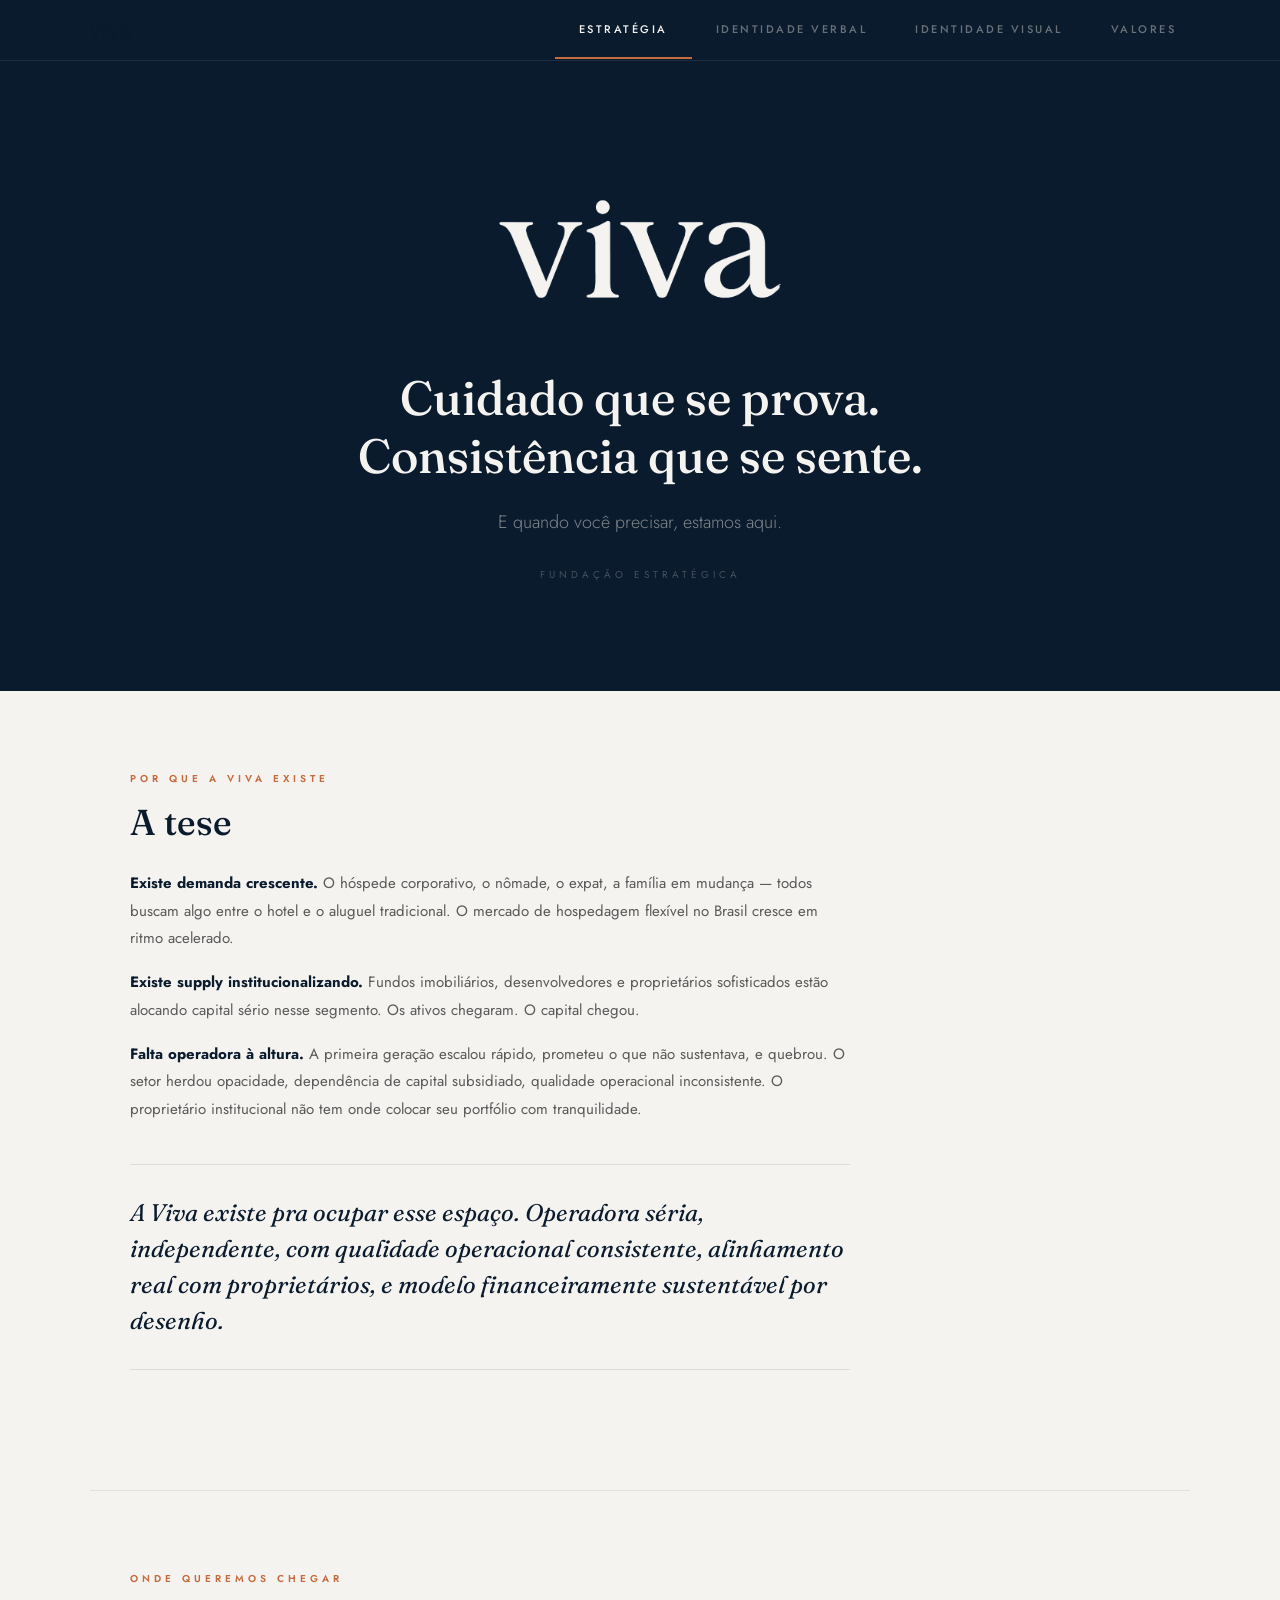
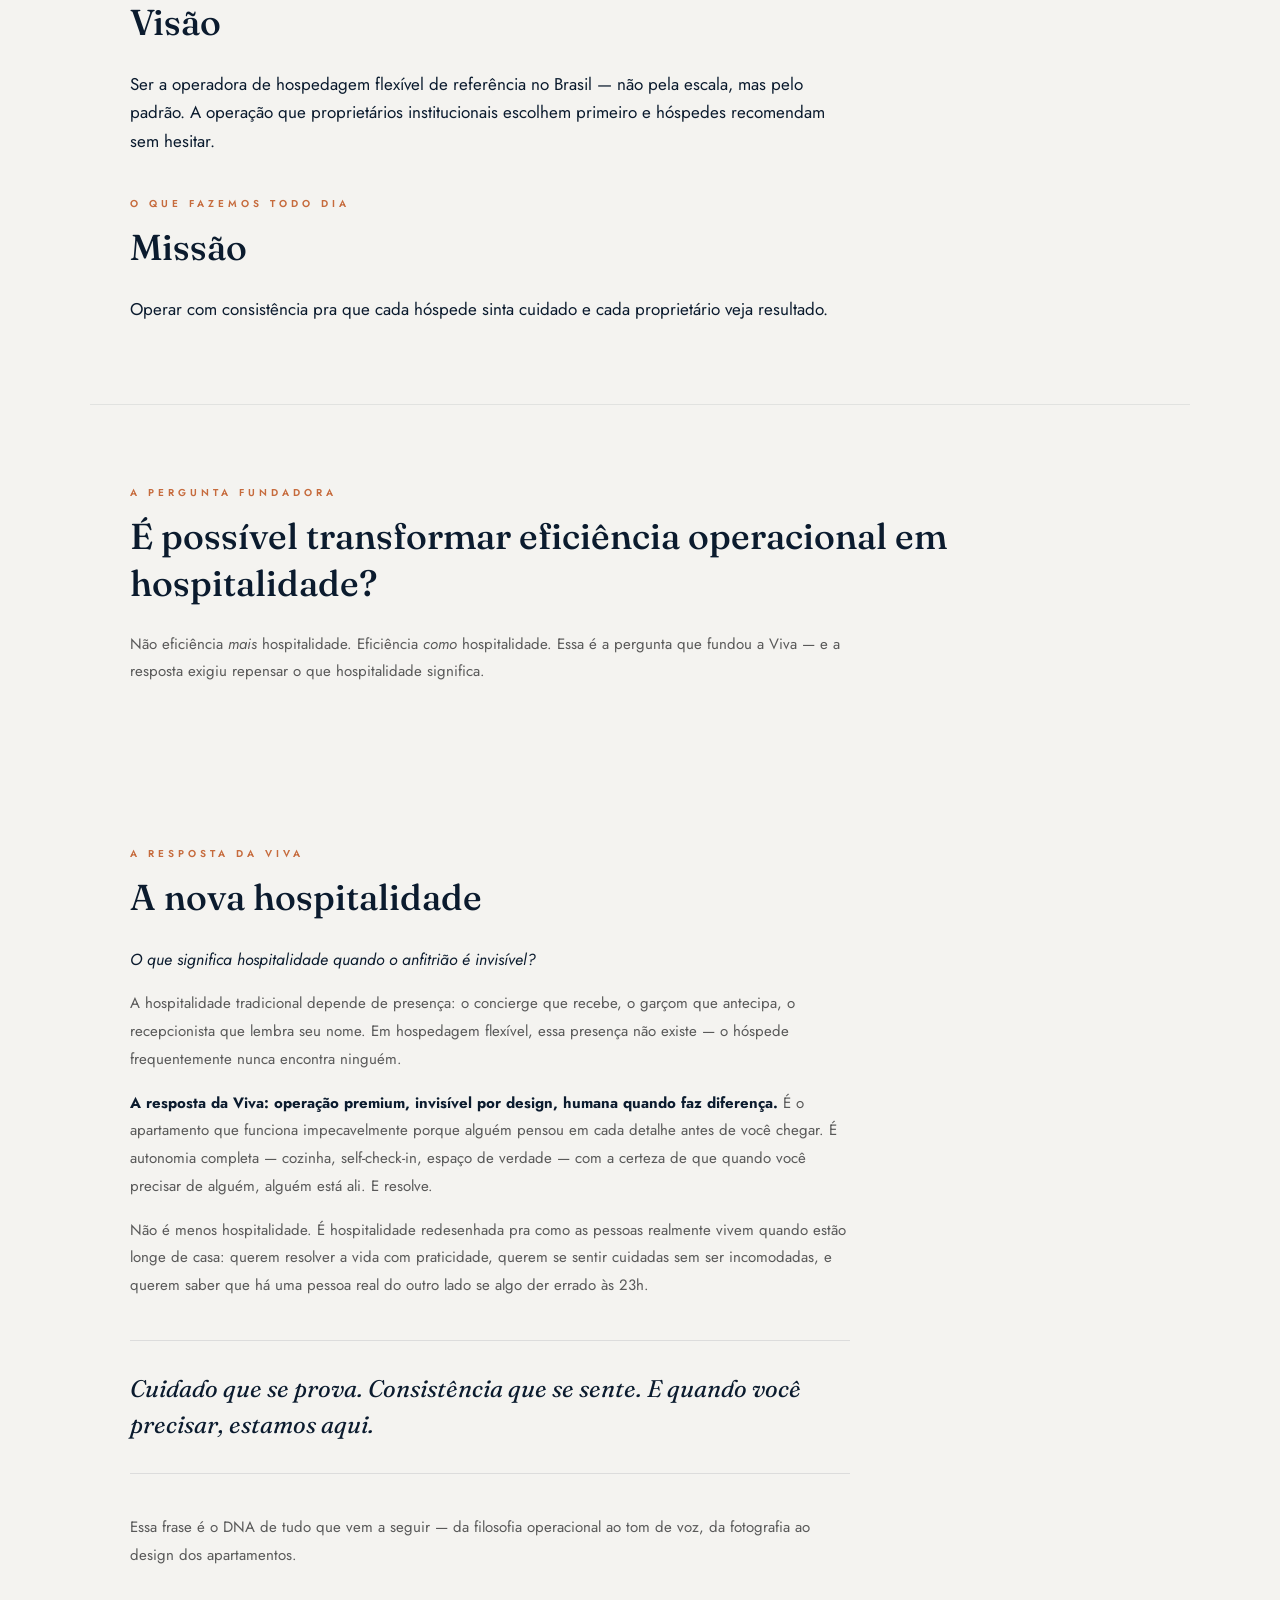
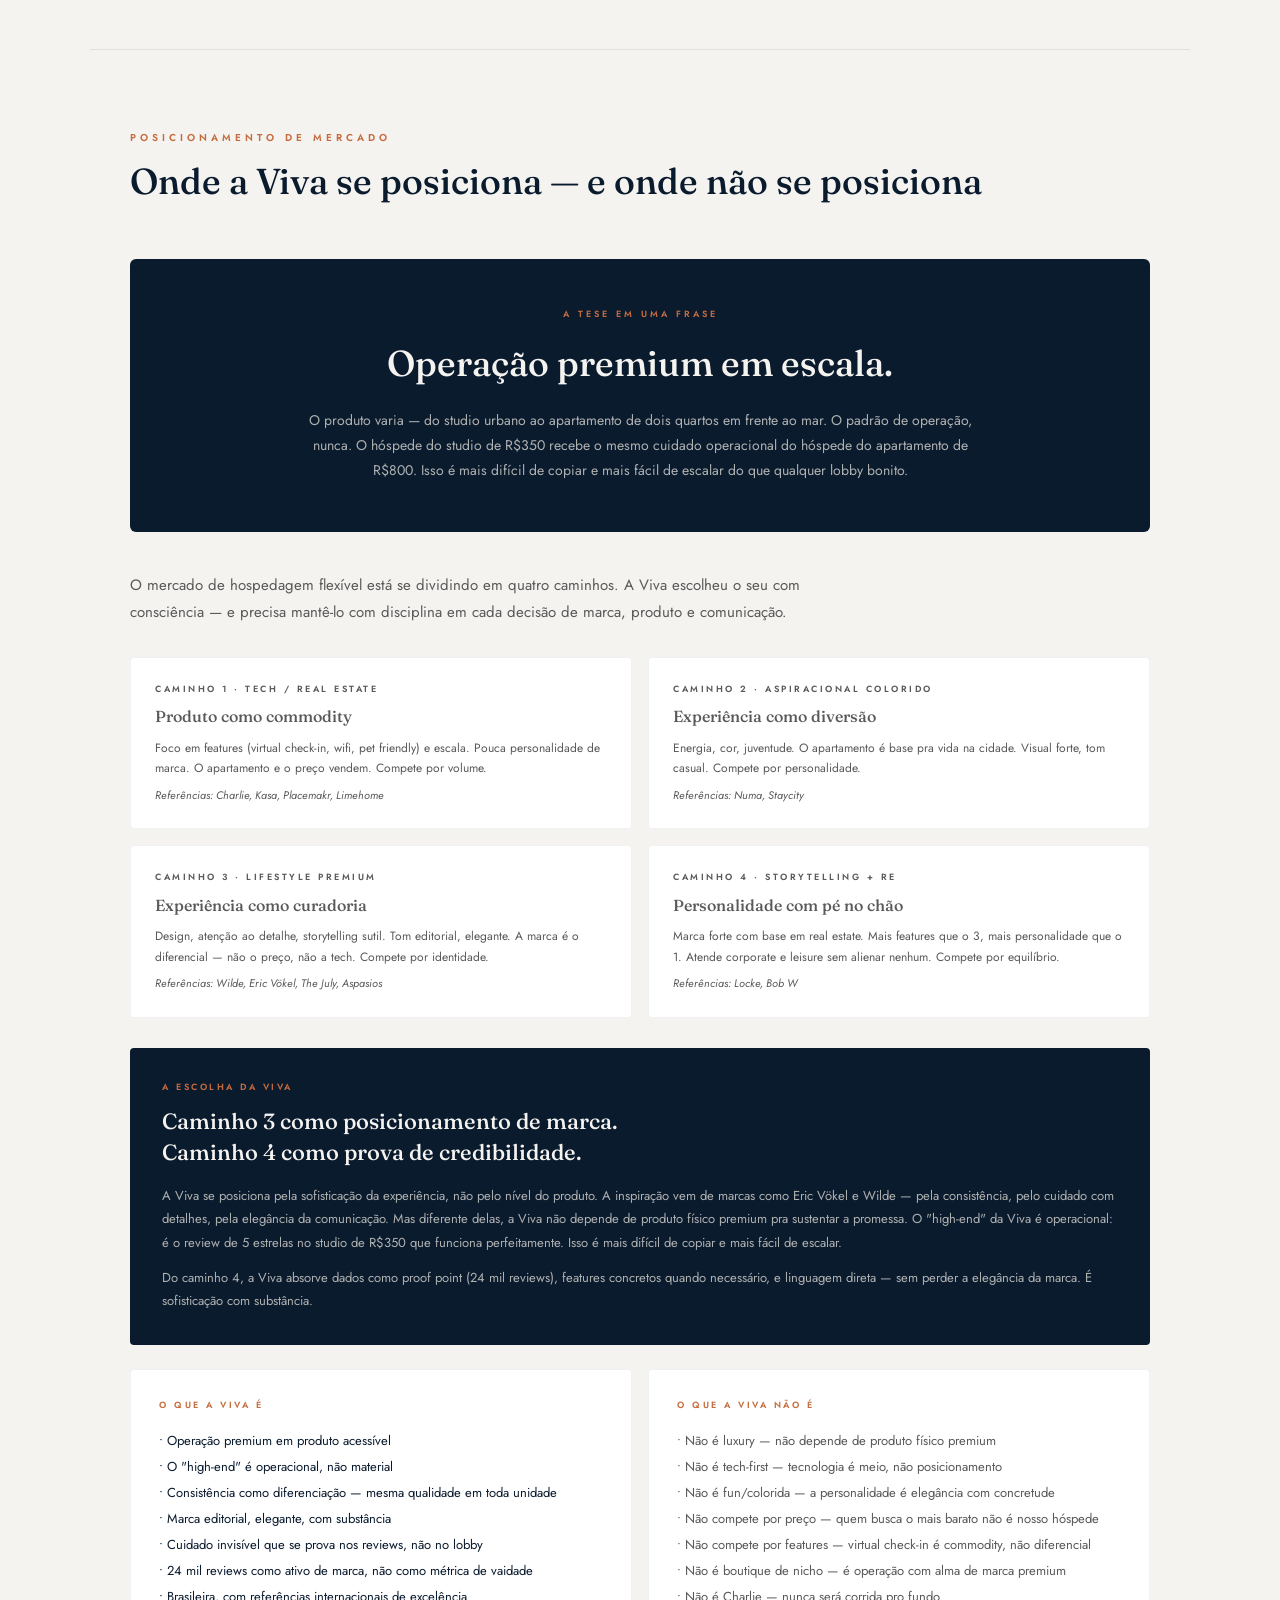
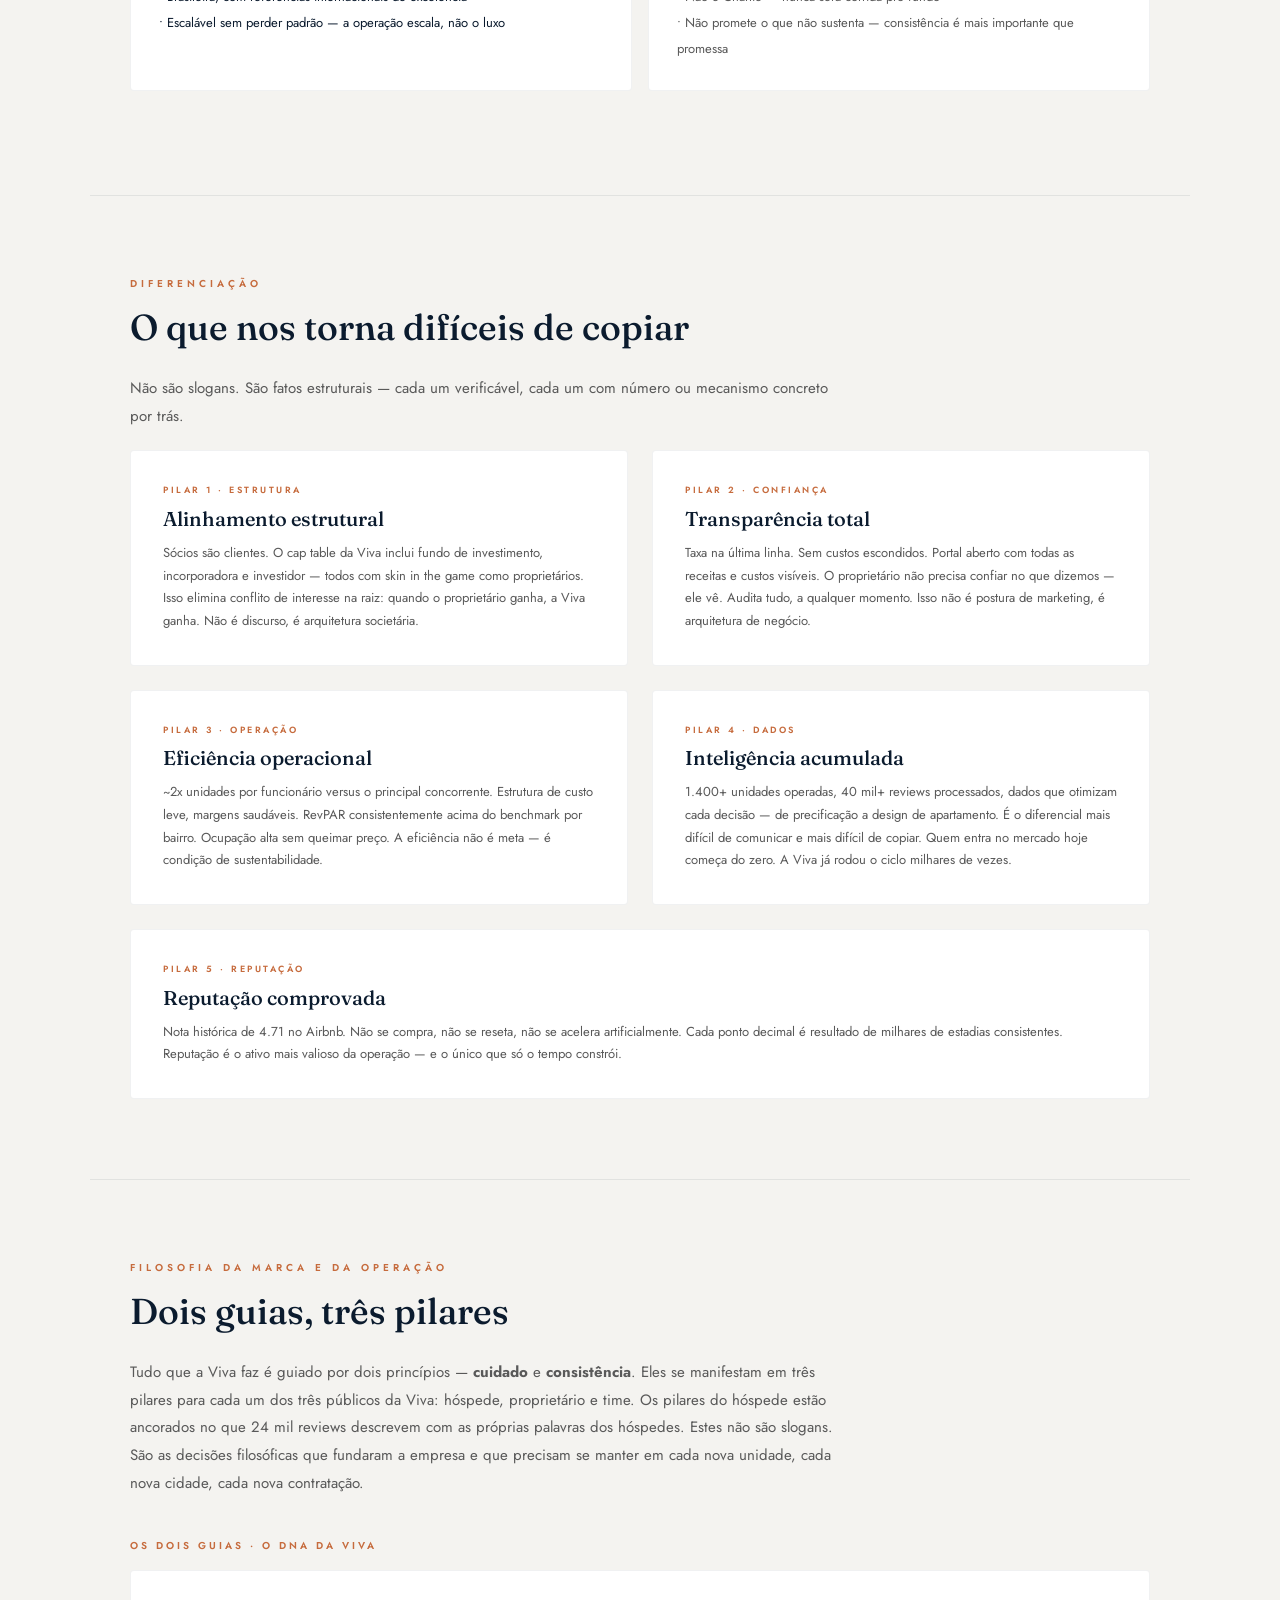
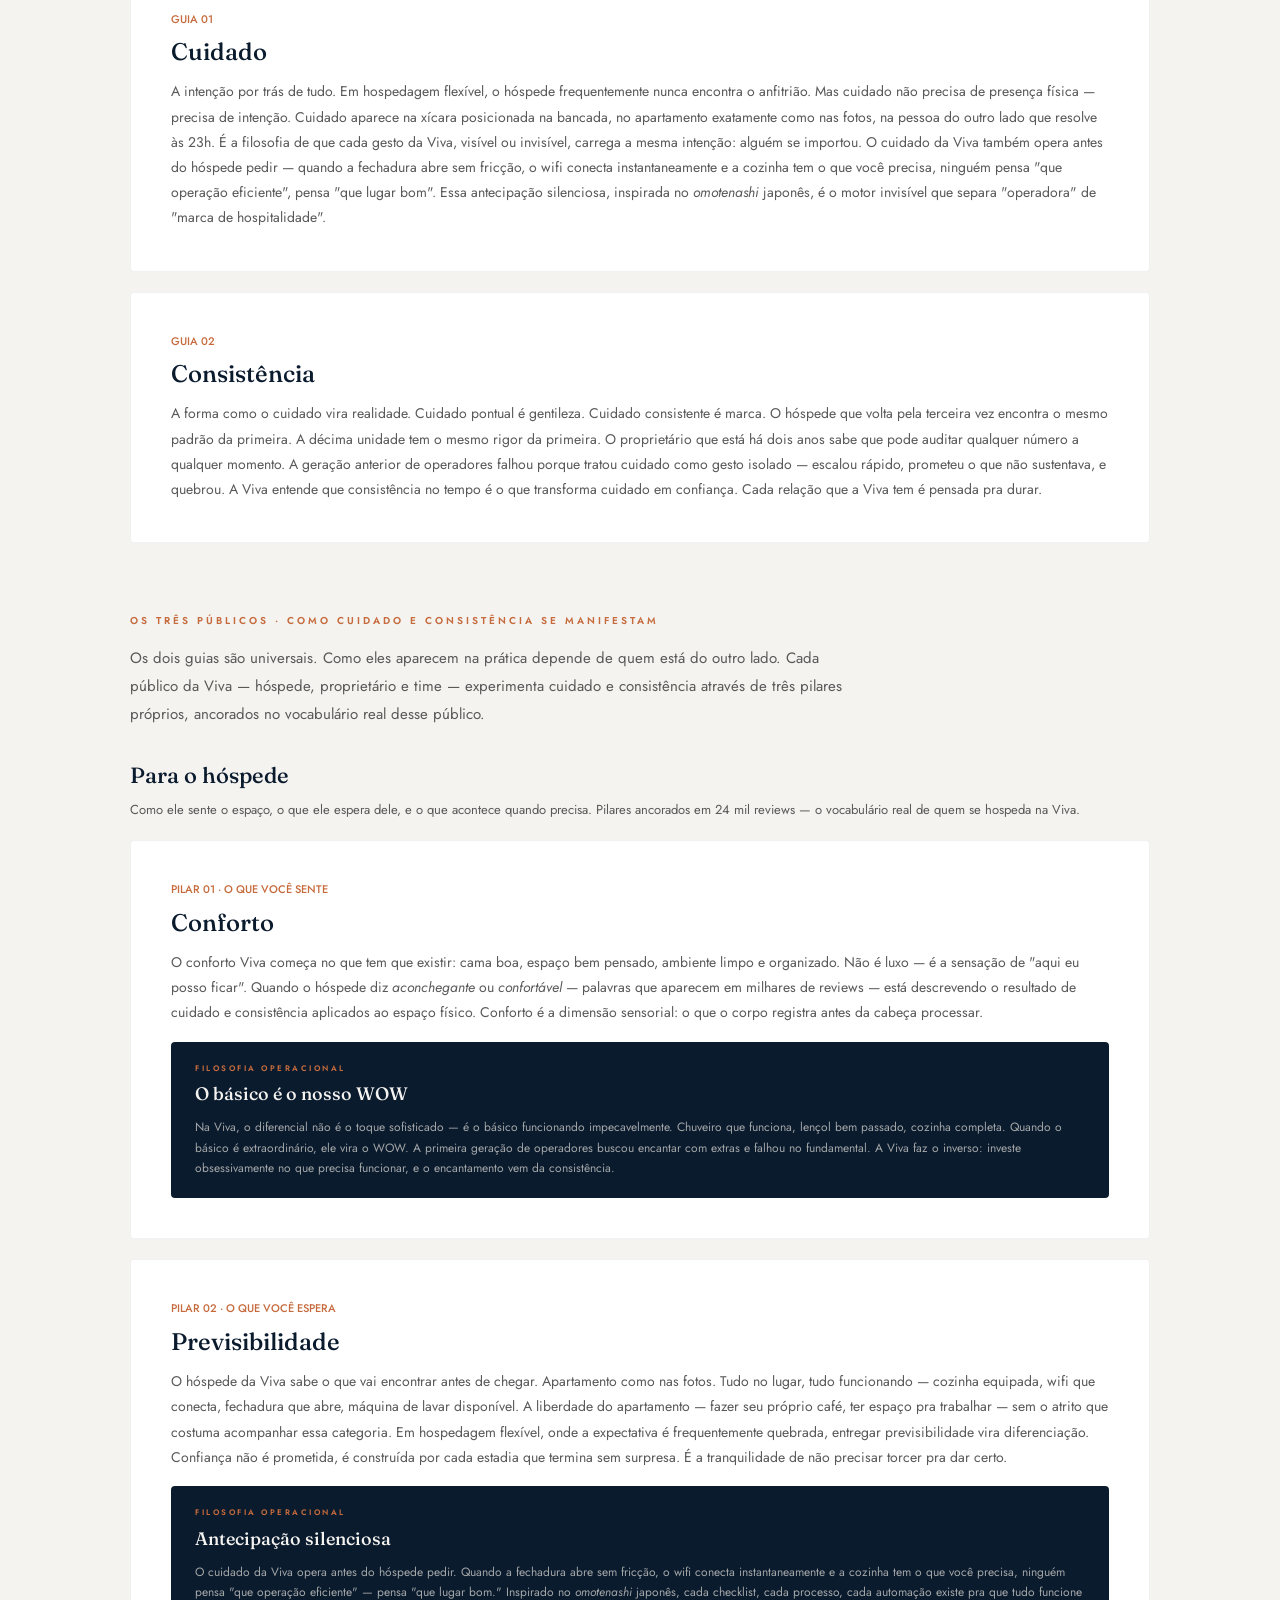
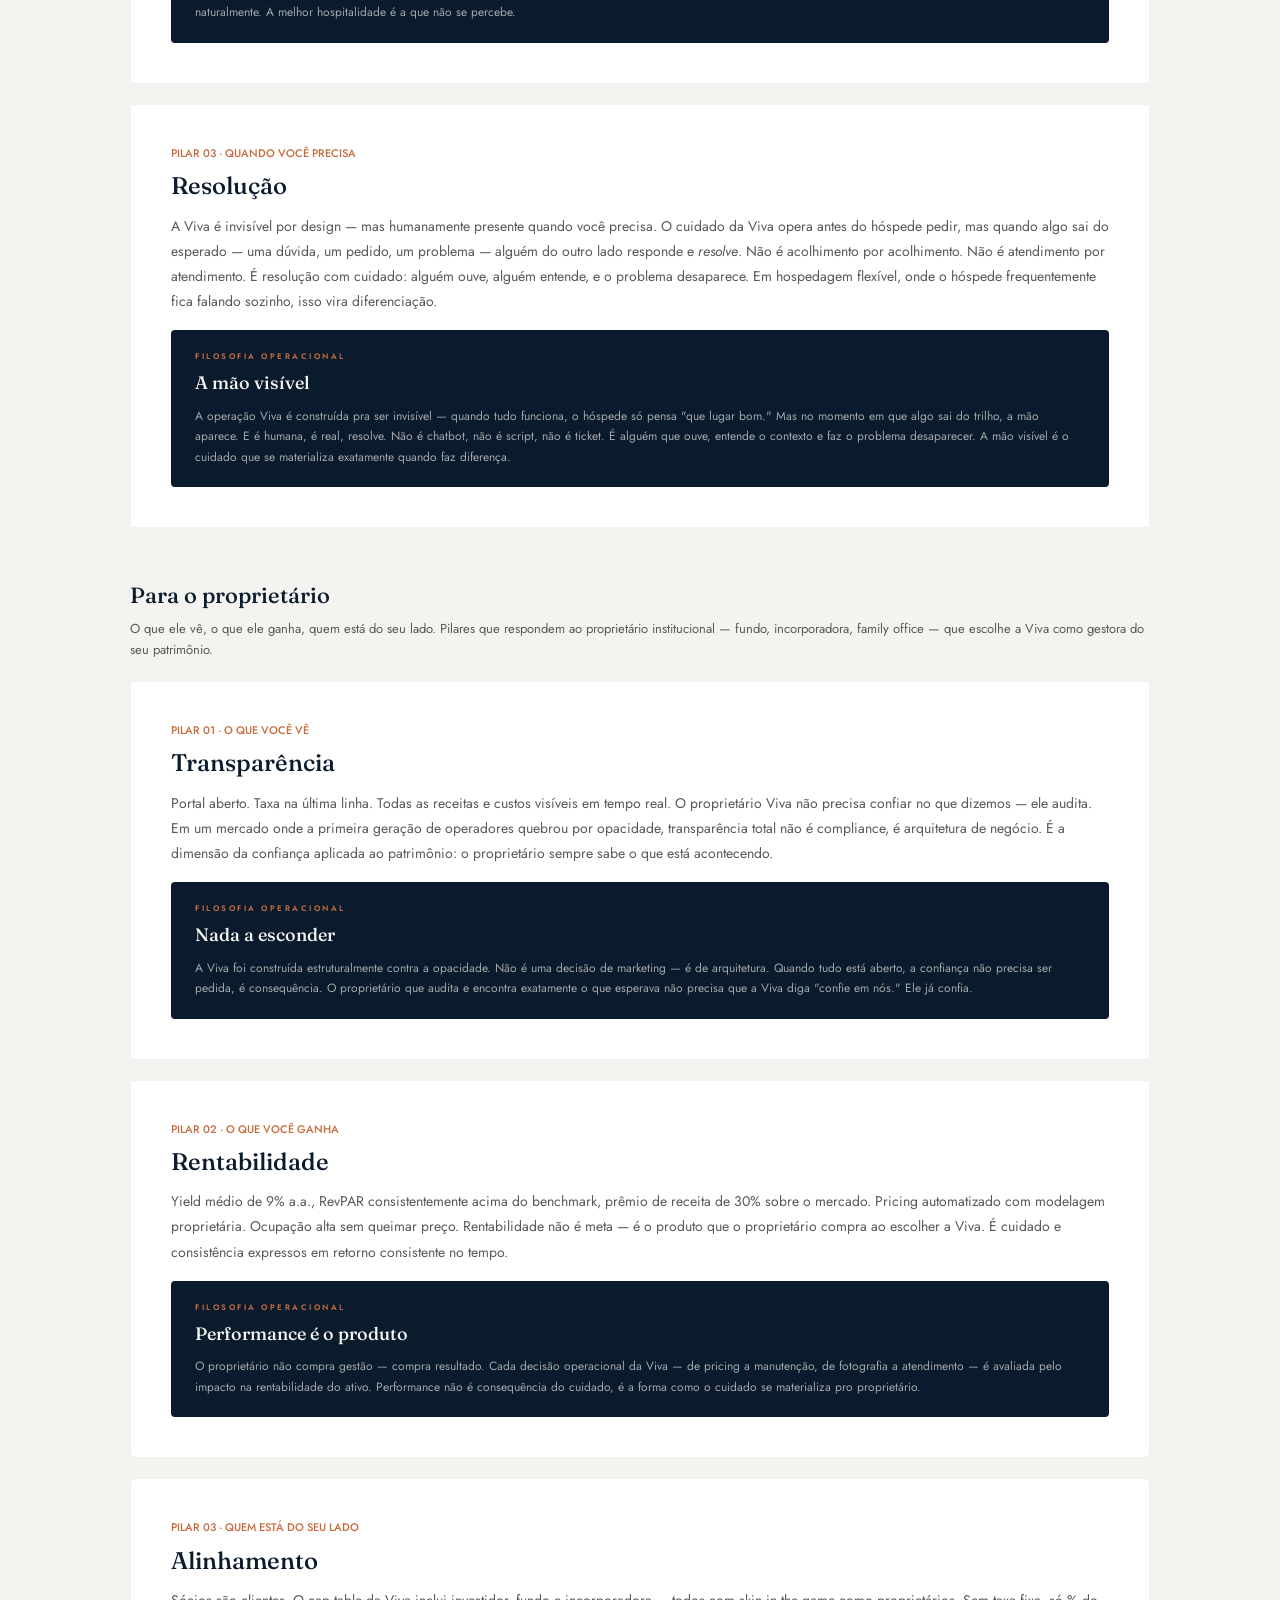
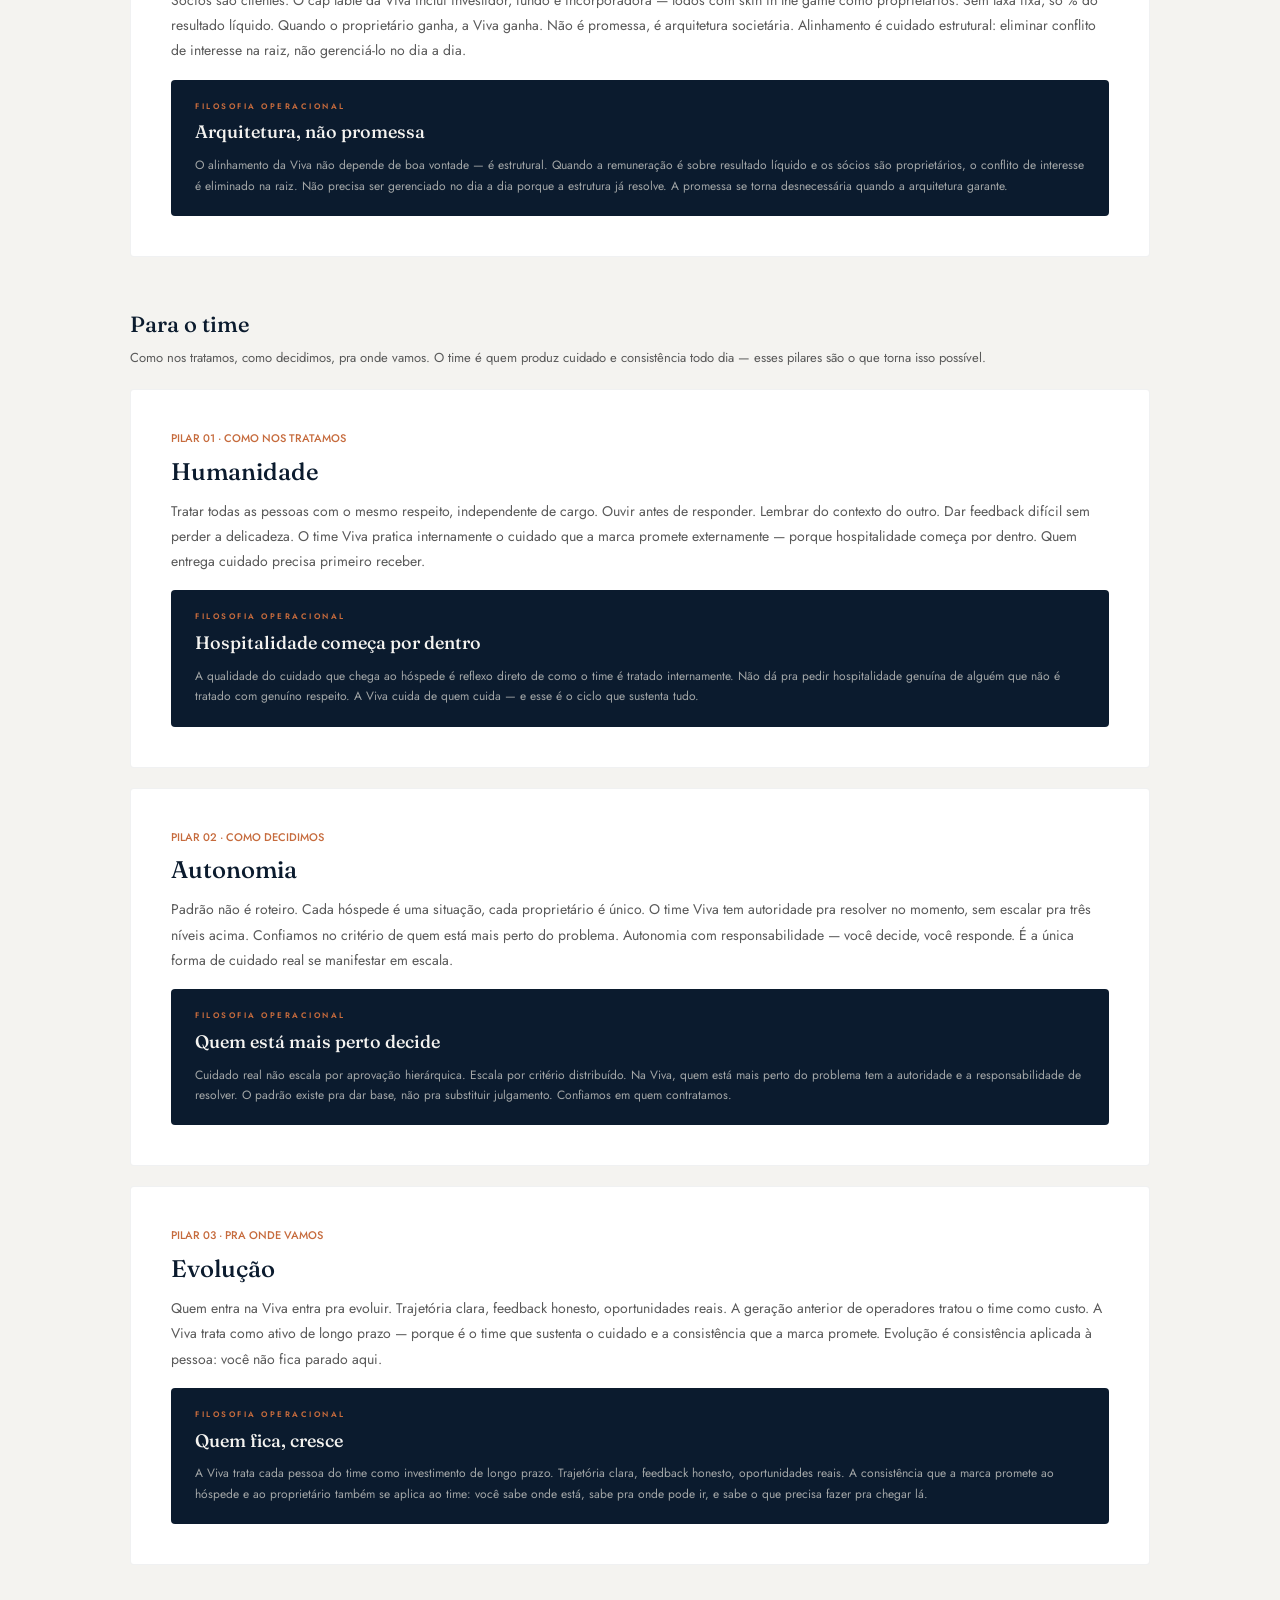
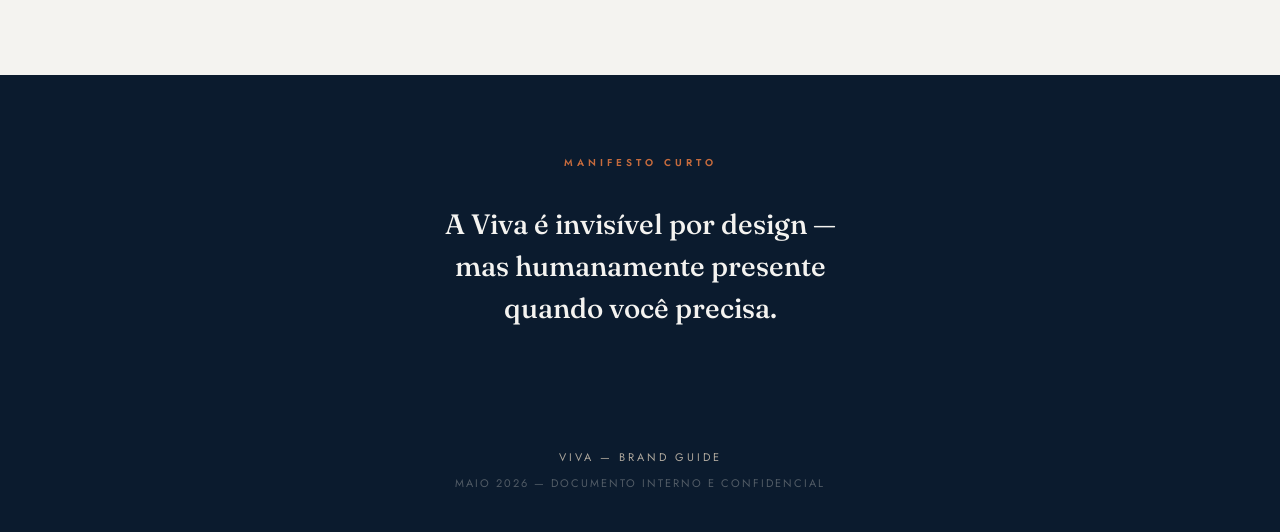
==== index.html @ 3f6aacff "Add files via upload" ====
<!DOCTYPE html>
<html lang="pt-BR">
<head>
<meta charset="UTF-8">
<meta name="viewport" content="width=device-width, initial-scale=1.0">
<title>Viva — Brand Guide</title>
<link href="https://fonts.googleapis.com/css2?family=Fraunces:ital,opsz,wght@0,9..144,400;0,9..144,500;0,9..144,600;1,9..144,400;1,9..144,500&family=Architects+Daughter&family=Jost:ital,wght@0,300;0,400;0,500;1,300;1,400&display=swap" rel="stylesheet">
<style>
* { margin: 0; padding: 0; box-sizing: border-box; }

:root {
  --navy: #0B1B2E;
  --creme: #F4F3F0;
  --terra: #C66B3D;
  --ocre: #C8A875;
    /* slate removed — use navy opacity scale */
  --white: #FFFFFF;
  --gray: #595959;
  --light-gray: #b0a99e;
}

body { background: var(--creme); color: var(--navy); font-family: 'Jost', sans-serif; font-weight: 400; line-height: 1.6; }

/* ===== FIXED HEADER WITH TABS ===== */
.brand-header {
  position: sticky; top: 0; z-index: 100;
  background: var(--navy); border-bottom: 1px solid rgba(245,241,232,0.08);
}
.brand-header-inner {
  max-width: 1200px; margin: 0 auto;
  display: flex; align-items: center; justify-content: space-between;
  padding: 0 40px; height: 60px;
}
.brand-header-logo { height: 24px; opacity: 0.7; }
.brand-tabs { display: flex; gap: 0; }
.brand-tab {
  padding: 20px 24px; font-size: 11px; text-transform: uppercase;
  letter-spacing: 2.5px; color: rgba(245,241,232,0.4);
  cursor: pointer; border-bottom: 2px solid transparent;
  transition: all 0.3s ease; font-weight: 500;
  background: none; border-top: none; border-left: none; border-right: none;
  font-family: 'Jost', sans-serif;
}
.brand-tab:hover { color: rgba(245,241,232,0.7); }
.brand-tab.active {
  color: var(--creme); border-bottom-color: var(--terra);
}

/* ===== TAB CONTENT ===== */
.tab-content { display: none; }
.tab-content.active { display: block; }

/* ===== SHARED SECTION STYLES ===== */
.section { padding: 80px 40px; max-width: 1100px; margin: 0 auto; }
.section-full { padding: 80px 40px; }

.section-label {
  font-size: 10px; text-transform: uppercase; letter-spacing: 4px;
  color: var(--terra); font-weight: 600; margin-bottom: 12px;
}
.section-title {
  font-family: 'Fraunces', serif; font-weight: 500;
  font-size: 36px; color: var(--navy); margin-bottom: 24px; line-height: 1.3;
}
.section-text {
  font-size: 15px; line-height: 1.85; color: var(--gray); max-width: 720px;
}
.section-text + .section-text { margin-top: 16px; }

.quote {
  font-family: 'Fraunces', serif; font-weight: 400; font-style: italic;
  font-size: 24px; color: var(--navy); line-height: 1.5;
  padding: 30px 0; border-top: 1px solid rgba(11,27,46,0.1);
  border-bottom: 1px solid rgba(11,27,46,0.1);
  margin: 40px 0; max-width: 720px;
}

.divider {
  height: 1px; background: rgba(11,27,46,0.08);
  max-width: 1100px; margin: 0 auto;
}

.navy-section {
  background: var(--navy); padding: 80px 40px; text-align: center;
}
.navy-section .section-label { color: var(--terra); }
.navy-section .section-title { color: var(--creme); }
.navy-section .section-text { color: rgba(245,241,232,0.6); margin: 0 auto; }
.navy-section .quote { color: var(--creme); border-color: rgba(245,241,232,0.12); margin: 40px auto; }

/* ===== STORY CARDS ===== */
.story-grid {
  display: grid; grid-template-columns: 1fr 1fr; gap: 24px;
  max-width: 1100px; margin: 0 auto;
}
.story-card {
  background: var(--white); border-radius: 4px; padding: 32px;
  border: 1px solid rgba(11,27,46,0.06);
}
.story-card-label {
  font-size: 9px; text-transform: uppercase; letter-spacing: 2.5px;
  color: var(--terra); font-weight: 600; margin-bottom: 8px;
}
.story-card-title {
  font-family: 'Fraunces', serif; font-weight: 500;
  font-size: 20px; color: var(--navy); margin-bottom: 10px; line-height: 1.3;
}
.story-card-text { font-size: 13px; line-height: 1.75; color: var(--gray); }
.story-card.full { grid-column: 1 / -1; }

/* ===== CONNECTION CARDS (navy bg) ===== */
.connection-grid {
  display: grid; grid-template-columns: 1fr 1fr; gap: 20px;
  max-width: 1000px; margin: 0 auto; text-align: left;
}
.connection-card {
  padding: 28px; background: rgba(245,241,232,0.04); border-radius: 4px;
  border-left: 3px solid var(--terra);
}
.connection-card-label {
  font-size: 9px; text-transform: uppercase; letter-spacing: 2.5px;
  color: var(--terra); font-weight: 600; margin-bottom: 10px;
}
.connection-card-title {
  font-family: 'Fraunces', serif; font-weight: 500; font-style: italic;
  font-size: 18px; color: var(--creme); margin-bottom: 10px; line-height: 1.4;
}
.connection-card-text {
  font-size: 12.5px; color: rgba(245,241,232,0.55); line-height: 1.75;
}

/* ===== VARIATIONS GRID ===== */
.variations-grid {
  display: grid; grid-template-columns: 1fr 1fr; gap: 20px;
  max-width: 1100px; margin: 0 auto;
}
.variations-grid-3 {
  display: grid; grid-template-columns: 1fr 1fr 1fr; gap: 16px;
  max-width: 1100px; margin: 0 auto;
}
.var-card {
  border-radius: 4px; padding: 60px 30px; text-align: center;
  position: relative; min-height: 240px;
  display: flex; flex-direction: column; align-items: center; justify-content: center;
}
.var-card.bg-creme { background: var(--creme); border: 1px solid rgba(11,27,46,0.08); }
.var-card.bg-navy { background: var(--navy); }
.var-card.bg-terra { background: var(--terra); }
.var-card.bg-white { background: var(--white); border: 1px solid rgba(11,27,46,0.08); }
.var-tag {
  position: absolute; top: 16px; left: 20px;
  font-size: 9px; text-transform: uppercase; letter-spacing: 2px; font-weight: 500;
}
.var-tag.light { color: var(--light-gray); }
.var-tag.dark { color: rgba(245,241,232,0.4); }
.var-tag.white { color: rgba(255,255,255,0.5); }
.var-logo { max-width: 220px; max-height: 100px; object-fit: contain; }
.var-logo.mono { max-width: 80px; max-height: 80px; }
.var-desc {
  font-size: 10px; color: var(--light-gray); margin-top: 18px;
  text-transform: uppercase; letter-spacing: 1.5px;
}
.var-card.bg-navy .var-desc, .var-card.bg-terra .var-desc { color: rgba(245,241,232,0.4); }

/* ===== PALETTE ===== */
.palette-row {
  display: grid; grid-template-columns: 2.5fr 1fr 1fr 1fr; gap: 0;
  border-radius: 4px; overflow: hidden; height: 140px;
  max-width: 1100px; margin: 0 auto 40px;
}
.pal-swatch {
  display: flex; flex-direction: column; align-items: flex-start; justify-content: flex-end;
  padding: 20px;
}
.pal-name {
  font-size: 11px; text-transform: uppercase; letter-spacing: 2.5px;
  font-weight: 500; margin-bottom: 6px;
}
.pal-hex { font-size: 13px; font-family: 'Jost', sans-serif; }
.pal-role { font-size: 9px; text-transform: uppercase; letter-spacing: 1.5px; margin-top: 4px; opacity: 0.6; }

.palette-stories {
  display: grid; grid-template-columns: repeat(4, 1fr); gap: 16px;
  max-width: 1100px; margin: 0 auto;
}
.pal-story {
  padding: 20px; background: var(--white); border-radius: 4px;
  border: 1px solid rgba(11,27,46,0.06);
}
.pal-story-name {
  font-size: 10px; text-transform: uppercase; letter-spacing: 2px;
  color: var(--terra); font-weight: 600; margin-bottom: 8px;
}
.pal-story-title {
  font-family: 'Fraunces', serif; font-weight: 500;
  font-size: 14px; color: var(--navy); margin-bottom: 6px;
}
.pal-story-text { font-size: 11.5px; color: var(--gray); line-height: 1.7; }

/* ===== TYPOGRAPHY ===== */
.typo-grid {
  display: grid; grid-template-columns: 1fr 1fr; gap: 24px;
  max-width: 1100px; margin: 0 auto;
}
.typo-card {
  padding: 36px; background: var(--white); border-radius: 4px;
  border: 1px solid rgba(11,27,46,0.06);
}
.typo-card-label {
  font-size: 9px; text-transform: uppercase; letter-spacing: 2.5px;
  color: var(--terra); font-weight: 600; margin-bottom: 8px;
}
.typo-display {
  font-family: 'Fraunces', serif; font-weight: 500;
  font-size: 38px; color: var(--navy); margin-bottom: 8px; line-height: 1.1;
}
.typo-body {
  font-family: 'Jost', sans-serif; font-weight: 400;
  font-size: 24px; color: var(--navy); margin-bottom: 8px; line-height: 1.2;
}
.typo-meta {
  font-size: 11px; color: var(--gray); font-family: 'Jost', sans-serif;
  margin-top: 16px; padding-top: 16px; border-top: 1px solid rgba(11,27,46,0.08);
}

/* ===== USAGE TABLE ===== */
.usage-table {
  width: 100%; max-width: 1100px; margin: 0 auto;
  border-collapse: collapse; font-size: 13px;
}
.usage-table th {
  background: var(--navy); color: var(--creme);
  font-size: 10px; text-transform: uppercase; letter-spacing: 2px;
  font-weight: 500; padding: 16px 20px; text-align: left;
}
.usage-table td {
  padding: 16px 20px; border-bottom: 1px solid rgba(11,27,46,0.08);
  color: var(--gray); line-height: 1.6;
}
.usage-table td:first-child { font-weight: 600; color: var(--navy); }

/* ===== TAB 1: STRATEGY SPECIFIC ===== */
.principle-card {
  background: var(--white); border-radius: 4px; padding: 40px;
  border: 1px solid rgba(11,27,46,0.06); margin-bottom: 20px;
}
.principle-number {
  font-family: 'Jost', sans-serif; font-size: 11px;
  color: var(--terra); font-weight: 500; margin-bottom: 8px;
}
.principle-title {
  font-family: 'Fraunces', serif; font-weight: 500;
  font-size: 24px; color: var(--navy); margin-bottom: 12px; line-height: 1.3;
}
.principle-text { font-size: 14px; line-height: 1.8; color: var(--gray); }
.philosophy-box {
  margin-top: 16px; padding: 20px 24px;
  background: var(--navy); border-radius: 4px;
}
.philosophy-label {
  font-size: 8px; text-transform: uppercase; letter-spacing: 2.5px;
  color: var(--terra); font-weight: 600; margin-bottom: 6px;
}
.philosophy-title {
  font-family: 'Fraunces', serif; font-weight: 500;
  font-size: 18px; color: var(--creme); margin-bottom: 8px;
}
.philosophy-text {
  font-size: 12px; line-height: 1.7; color: rgba(245,241,232,0.65);
}

/* ===== TAB 2: VERBAL SPECIFIC ===== */
.phrase-block {
  margin-bottom: 40px;
}
.phrase-audience {
  font-size: 9px; text-transform: uppercase; letter-spacing: 3px;
  color: var(--terra); font-weight: 600; margin-bottom: 8px;
}
.phrase-main {
  font-family: 'Fraunces', serif; font-weight: 500;
  font-size: 28px; color: var(--navy); line-height: 1.4; margin-bottom: 8px;
}
.phrase-sub {
  font-size: 13px; color: var(--gray); line-height: 1.7;
}

.tone-grid {
  display: grid; grid-template-columns: 1fr 1fr 1fr; gap: 16px;
  max-width: 1100px; margin: 0 auto;
}
.tone-card {
  background: var(--white); border-radius: 4px; padding: 24px;
  border: 1px solid rgba(11,27,46,0.06);
}
.tone-audience {
  font-size: 9px; text-transform: uppercase; letter-spacing: 2px;
  color: var(--terra); font-weight: 600; margin-bottom: 6px;
}
.tone-desc { font-size: 12px; color: var(--gray); line-height: 1.7; }
.tone-example {
  margin-top: 12px; padding-top: 12px; border-top: 1px solid rgba(11,27,46,0.06);
  font-size: 12px; color: var(--navy); line-height: 1.6; font-style: italic;
}

/* toolkit removed */
.prompt-block {
  background: var(--navy); border-radius: 4px; padding: 24px 28px;
  margin-bottom: 16px; position: relative;
}
.prompt-label {
  font-size: 9px; text-transform: uppercase; letter-spacing: 2px;
  color: var(--terra); font-weight: 600; margin-bottom: 8px;
}
.prompt-text {
  font-family: 'Jost', sans-serif; font-size: 12px;
  color: rgba(245,241,232,0.8); line-height: 1.8;
  white-space: pre-wrap;
}
.prompt-note {
  font-size: 11px; color: rgba(245,241,232,0.4); margin-top: 12px;
  font-family: 'Jost', sans-serif;
}

.toolkit-card {
  background: var(--white); border-radius: 4px; padding: 28px;
  border: 1px solid rgba(11,27,46,0.06); margin-bottom: 16px;
}
.toolkit-title {
  font-family: 'Fraunces', serif; font-weight: 500;
  font-size: 18px; color: var(--navy); margin-bottom: 8px;
}
.toolkit-text { font-size: 13px; line-height: 1.75; color: var(--gray); }

/* ===== FOOTER ===== */
.footer {
  text-align: center; padding: 40px;
  font-size: 11px; color: var(--light-gray);
  text-transform: uppercase; letter-spacing: 3px;
  background: var(--navy);
}
.footer-meta { color: rgba(245,241,232,0.3); margin-top: 8px; letter-spacing: 2px; }

/* ===== RESPONSIVE ===== */
@media (max-width: 768px) {
  .story-grid, .variations-grid, .variations-grid-3, .typo-grid,
  .palette-stories, .connection-grid, .tone-grid { grid-template-columns: 1fr; }
  .palette-row { grid-template-columns: 1fr; height: auto; }
  .section { padding: 60px 24px; }
  .section-title { font-size: 28px; }
  .brand-tabs { overflow-x: auto; }
  .brand-tab { padding: 20px 14px; font-size: 9px; letter-spacing: 1.5px; white-space: nowrap; }
}
</style>
</head>
<body>

<!-- ===== FIXED HEADER ===== -->
<div class="brand-header">
  <div class="brand-header-inner">
    <img src="[data-uri]" class="brand-header-logo" alt="viva">
    <div class="brand-tabs">
      <button class="brand-tab active" onclick="switchTab('strategy')">Estratégia</button>
      <button class="brand-tab" onclick="switchTab('verbal')">Identidade Verbal</button>
      <button class="brand-tab" onclick="switchTab('visual')">Identidade Visual</button>
      <button class="brand-tab" onclick="switchTab('valores')">Valores</button>
    </div>
  </div>
</div>

<!-- ============================================================ -->
<!-- TAB 1: ESTRATÉGIA -->
<!-- ============================================================ -->
<div id="tab-strategy" class="tab-content active">

  <!-- HERO -->
  <div class="navy-section" style="min-height: 70vh; display: flex; flex-direction: column; align-items: center; justify-content: center;">
    <img src="[data-uri]" style="width: 400px; margin-bottom: 40px;" alt="viva">
    <div style="font-family: 'Fraunces', serif; font-weight: 500; font-size: 48px; color: var(--creme); line-height: 1.2; text-align: center; max-width: 600px;">
      Cuidado que se prova. Consistência que se sente.
    </div>
    <div style="margin-top: 24px; font-family: 'Jost', sans-serif; font-weight: 300; font-size: 18px; color: rgba(245,241,232,0.5); line-height: 1.6; text-align: center; max-width: 550px;">
      E quando você precisar, estamos aqui.
    </div>
    <div style="margin-top: 30px; font-size: 10px; text-transform: uppercase; letter-spacing: 4px; color: rgba(245,241,232,0.25);">Fundação Estratégica</div>
  </div>

  <!-- 1. A TESE -->
  <div class="section">
    <div class="section-label">Por que a Viva existe</div>
    <div class="section-title">A tese</div>
    <div class="section-text"><strong style="color: var(--navy);">Existe demanda crescente.</strong> O hóspede corporativo, o nômade, o expat, a família em mudança — todos buscam algo entre o hotel e o aluguel tradicional. O mercado de hospedagem flexível no Brasil cresce em ritmo acelerado.</div>
    <div class="section-text"><strong style="color: var(--navy);">Existe supply institucionalizando.</strong> Fundos imobiliários, desenvolvedores e proprietários sofisticados estão alocando capital sério nesse segmento. Os ativos chegaram. O capital chegou.</div>
    <div class="section-text"><strong style="color: var(--navy);">Falta operadora à altura.</strong> A primeira geração escalou rápido, prometeu o que não sustentava, e quebrou. O setor herdou opacidade, dependência de capital subsidiado, qualidade operacional inconsistente. O proprietário institucional não tem onde colocar seu portfólio com tranquilidade.</div>

    <div class="quote">A Viva existe pra ocupar esse espaço. Operadora séria, independente, com qualidade operacional consistente, alinhamento real com proprietários, e modelo financeiramente sustentável por desenho.</div>
  </div>

  <div class="divider"></div>

  <!-- 2. VISÃO E MISSÃO -->
  <div class="section">
    <div class="section-label">Onde queremos chegar</div>
    <div class="section-title">Visão</div>
    <div class="section-text" style="font-size: 17px; line-height: 1.7; color: var(--navy);">Ser a operadora de hospedagem flexível de referência no Brasil — não pela escala, mas pelo padrão. A operação que proprietários institucionais escolhem primeiro e hóspedes recomendam sem hesitar.</div>
    <div style="height: 40px;"></div>
    <div class="section-label">O que fazemos todo dia</div>
    <div class="section-title">Missão</div>
    <div class="section-text" style="font-size: 17px; line-height: 1.7; color: var(--navy);">Operar com consistência pra que cada hóspede sinta cuidado e cada proprietário veja resultado.</div>
  </div>

  <div class="divider"></div>

  <!-- 3. A PERGUNTA FUNDADORA + A NOVA HOSPITALIDADE -->
  <div class="section">
    <div class="section-label">A pergunta fundadora</div>
    <div class="section-title">É possível transformar eficiência operacional em hospitalidade?</div>
    <div class="section-text">Não eficiência <em>mais</em> hospitalidade. Eficiência <em>como</em> hospitalidade. Essa é a pergunta que fundou a Viva — e a resposta exigiu repensar o que hospitalidade significa.</div>
  </div>


  <div class="section">
    <div class="section-label">A resposta da Viva</div>
    <div class="section-title">A nova hospitalidade</div>
    <div class="section-text" style="font-style: italic; color: var(--navy); font-size: 16px;">O que significa hospitalidade quando o anfitrião é invisível?</div>
    <div class="section-text">A hospitalidade tradicional depende de presença: o concierge que recebe, o garçom que antecipa, o recepcionista que lembra seu nome. Em hospedagem flexível, essa presença não existe — o hóspede frequentemente nunca encontra ninguém.</div>
    <div class="section-text"><strong style="color: var(--navy);">A resposta da Viva: operação premium, invisível por design, humana quando faz diferença.</strong> É o apartamento que funciona impecavelmente porque alguém pensou em cada detalhe antes de você chegar. É autonomia completa — cozinha, self-check-in, espaço de verdade — com a certeza de que quando você precisar de alguém, alguém está ali. E resolve.</div>
    <div class="section-text">Não é menos hospitalidade. É hospitalidade redesenhada pra como as pessoas realmente vivem quando estão longe de casa: querem resolver a vida com praticidade, querem se sentir cuidadas sem ser incomodadas, e querem saber que há uma pessoa real do outro lado se algo der errado às 23h.</div>

    <div class="quote">Cuidado que se prova. Consistência que se sente. E quando você precisar, estamos aqui.</div>

    <div class="section-text">Essa frase é o DNA de tudo que vem a seguir — da filosofia operacional ao tom de voz, da fotografia ao design dos apartamentos.</div>
  </div>

  <div class="divider"></div>


  <!-- POSICIONAMENTO DE MERCADO -->
  <div class="section">
    <div class="section-label">Posicionamento de mercado</div>
    <div class="section-title">Onde a Viva se posiciona — e onde não se posiciona</div>
    <div style="height: 30px;"></div>

    <!-- TESE PRINCIPAL — DESTAQUE -->
    <div style="padding: 48px 40px; background: var(--navy); border-radius: 6px; margin-bottom: 40px; text-align: center;">
      <div style="font-size: 9px; text-transform: uppercase; letter-spacing: 3px; color: var(--terra); font-weight: 600; margin-bottom: 16px;">A tese em uma frase</div>
      <div style="font-family: 'Fraunces', serif; font-weight: 500; font-size: 36px; color: var(--creme); line-height: 1.4; margin-bottom: 20px;">Operação premium em escala.</div>
      <div style="font-size: 14px; color: rgba(245,241,232,0.7); line-height: 1.8; max-width: 700px; margin: 0 auto;">O produto varia — do studio urbano ao apartamento de dois quartos em frente ao mar. O padrão de operação, nunca. O hóspede do studio de R$350 recebe o mesmo cuidado operacional do hóspede do apartamento de R$800. Isso é mais difícil de copiar e mais fácil de escalar do que qualquer lobby bonito.</div>
    </div>

    <div class="section-text">O mercado de hospedagem flexível está se dividindo em quatro caminhos. A Viva escolheu o seu com consciência — e precisa mantê-lo com disciplina em cada decisão de marca, produto e comunicação.</div>
    <div style="height: 30px;"></div>

    <div style="display: grid; grid-template-columns: 1fr 1fr; gap: 16px; max-width: 1100px; margin-bottom: 30px;">
      <div style="padding: 24px; background: var(--white); border-radius: 4px; border: 1px solid rgba(11,27,46,0.06);">
        <div style="font-size: 9px; text-transform: uppercase; letter-spacing: 2.5px; color: var(--gray); font-weight: 600; margin-bottom: 8px;">Caminho 1 · Tech / Real Estate</div>
        <div style="font-family: 'Fraunces', serif; font-weight: 500; font-size: 16px; color: var(--gray); margin-bottom: 8px;">Produto como commodity</div>
        <div style="font-size: 12px; color: var(--gray); line-height: 1.7;">Foco em features (virtual check-in, wifi, pet friendly) e escala. Pouca personalidade de marca. O apartamento e o preço vendem. Compete por volume.</div>
        <div style="font-size: 11px; color: var(--gray); margin-top: 8px; font-style: italic;">Referências: Charlie, Kasa, Placemakr, Limehome</div>
      </div>
      <div style="padding: 24px; background: var(--white); border-radius: 4px; border: 1px solid rgba(11,27,46,0.06);">
        <div style="font-size: 9px; text-transform: uppercase; letter-spacing: 2.5px; color: var(--gray); font-weight: 600; margin-bottom: 8px;">Caminho 2 · Aspiracional colorido</div>
        <div style="font-family: 'Fraunces', serif; font-weight: 500; font-size: 16px; color: var(--gray); margin-bottom: 8px;">Experiência como diversão</div>
        <div style="font-size: 12px; color: var(--gray); line-height: 1.7;">Energia, cor, juventude. O apartamento é base pra vida na cidade. Visual forte, tom casual. Compete por personalidade.</div>
        <div style="font-size: 11px; color: var(--gray); margin-top: 8px; font-style: italic;">Referências: Numa, Staycity</div>
      </div>
      <div style="padding: 24px; background: var(--white); border-radius: 4px; border: 1px solid rgba(11,27,46,0.06);">
        <div style="font-size: 9px; text-transform: uppercase; letter-spacing: 2.5px; color: var(--gray); font-weight: 600; margin-bottom: 8px;">Caminho 3 · Lifestyle premium</div>
        <div style="font-family: 'Fraunces', serif; font-weight: 500; font-size: 16px; color: var(--gray); margin-bottom: 8px;">Experiência como curadoria</div>
        <div style="font-size: 12px; color: var(--gray); line-height: 1.7;">Design, atenção ao detalhe, storytelling sutil. Tom editorial, elegante. A marca é o diferencial — não o preço, não a tech. Compete por identidade.</div>
        <div style="font-size: 11px; color: var(--gray); margin-top: 8px; font-style: italic;">Referências: Wilde, Eric Vökel, The July, Aspasios</div>
      </div>
      <div style="padding: 24px; background: var(--white); border-radius: 4px; border: 1px solid rgba(11,27,46,0.06);">
        <div style="font-size: 9px; text-transform: uppercase; letter-spacing: 2.5px; color: var(--gray); font-weight: 600; margin-bottom: 8px;">Caminho 4 · Storytelling + RE</div>
        <div style="font-family: 'Fraunces', serif; font-weight: 500; font-size: 16px; color: var(--gray); margin-bottom: 8px;">Personalidade com pé no chão</div>
        <div style="font-size: 12px; color: var(--gray); line-height: 1.7;">Marca forte com base em real estate. Mais features que o 3, mais personalidade que o 1. Atende corporate e leisure sem alienar nenhum. Compete por equilíbrio.</div>
        <div style="font-size: 11px; color: var(--gray); margin-top: 8px; font-style: italic;">Referências: Locke, Bob W</div>
      </div>
    </div>

    <div style="padding: 32px; background: var(--navy); border-radius: 4px; margin-bottom: 24px;">
      <div style="font-size: 9px; text-transform: uppercase; letter-spacing: 2.5px; color: var(--terra); font-weight: 600; margin-bottom: 12px;">A escolha da Viva</div>
      <div style="font-family: 'Fraunces', serif; font-weight: 500; font-size: 22px; color: var(--creme); margin-bottom: 16px; line-height: 1.4;">Caminho 3 como posicionamento de marca.<br>Caminho 4 como prova de credibilidade.</div>
      <div style="font-size: 13px; color: rgba(245,241,232,0.7); line-height: 1.8;">A Viva se posiciona pela sofisticação da experiência, não pelo nível do produto. A inspiração vem de marcas como Eric Vökel e Wilde — pela consistência, pelo cuidado com detalhes, pela elegância da comunicação. Mas diferente delas, a Viva não depende de produto físico premium pra sustentar a promessa. O "high-end" da Viva é operacional: é o review de 5 estrelas no studio de R$350 que funciona perfeitamente. Isso é mais difícil de copiar e mais fácil de escalar.</div>
      <div style="font-size: 13px; color: rgba(245,241,232,0.7); line-height: 1.8; margin-top: 12px;">Do caminho 4, a Viva absorve dados como proof point (24 mil reviews), features concretos quando necessário, e linguagem direta — sem perder a elegância da marca. É sofisticação com substância.</div>
    </div>

    <div style="display: grid; grid-template-columns: 1fr 1fr; gap: 16px; max-width: 1100px; margin-bottom: 24px;">
      <div style="padding: 28px; background: var(--white); border-radius: 4px; border: 1px solid rgba(11,27,46,0.06);">
        <div style="font-size: 9px; text-transform: uppercase; letter-spacing: 2.5px; color: var(--terra); font-weight: 600; margin-bottom: 16px;">O que a Viva é</div>
        <div style="font-size: 13px; color: var(--navy); line-height: 2.0;">
          • Operação premium em produto acessível<br>
          • O "high-end" é operacional, não material<br>
          • Consistência como diferenciação — mesma qualidade em toda unidade<br>
          • Marca editorial, elegante, com substância<br>
          • Cuidado invisível que se prova nos reviews, não no lobby<br>
          • 24 mil reviews como ativo de marca, não como métrica de vaidade<br>
          • Brasileira, com referências internacionais de excelência<br>
          • Escalável sem perder padrão — a operação escala, não o luxo
        </div>
      </div>
      <div style="padding: 28px; background: var(--white); border-radius: 4px; border: 1px solid rgba(11,27,46,0.06);">
        <div style="font-size: 9px; text-transform: uppercase; letter-spacing: 2.5px; color: var(--terra); font-weight: 600; margin-bottom: 16px;">O que a Viva não é</div>
        <div style="font-size: 13px; color: var(--gray); line-height: 2.0;">
          • Não é luxury — não depende de produto físico premium<br>
          • Não é tech-first — tecnologia é meio, não posicionamento<br>
          • Não é fun/colorida — a personalidade é elegância com concretude<br>
          • Não compete por preço — quem busca o mais barato não é nosso hóspede<br>
          • Não compete por features — virtual check-in é commodity, não diferencial<br>
          • Não é boutique de nicho — é operação com alma de marca premium<br>
          • Não é Charlie — nunca será corrida pro fundo<br>
          • Não promete o que não sustenta — consistência é mais importante que promessa
        </div>
      </div>
    </div>

  </div>

  <div class="divider"></div>

  <!-- DIFERENCIAÇÃO: O QUE NOS TORNA DIFÍCEIS DE COPIAR -->
  <div class="section">
    <div class="section-label">Diferenciação</div>
    <div class="section-title">O que nos torna difíceis de copiar</div>
    <div class="section-text">Não são slogans. São fatos estruturais — cada um verificável, cada um com número ou mecanismo concreto por trás.</div>
    <div style="height: 20px;"></div>
    <div class="story-grid">
      <div class="story-card">
        <div class="story-card-label">Pilar 1 · Estrutura</div>
        <div class="story-card-title">Alinhamento estrutural</div>
        <div class="story-card-text">Sócios são clientes. O cap table da Viva inclui fundo de investimento, incorporadora e investidor — todos com skin in the game como proprietários. Isso elimina conflito de interesse na raiz: quando o proprietário ganha, a Viva ganha. Não é discurso, é arquitetura societária.</div>
      </div>
      <div class="story-card">
        <div class="story-card-label">Pilar 2 · Confiança</div>
        <div class="story-card-title">Transparência total</div>
        <div class="story-card-text">Taxa na última linha. Sem custos escondidos. Portal aberto com todas as receitas e custos visíveis. O proprietário não precisa confiar no que dizemos — ele vê. Audita tudo, a qualquer momento. Isso não é postura de marketing, é arquitetura de negócio.</div>
      </div>
      <div class="story-card">
        <div class="story-card-label">Pilar 3 · Operação</div>
        <div class="story-card-title">Eficiência operacional</div>
        <div class="story-card-text">~2x unidades por funcionário versus o principal concorrente. Estrutura de custo leve, margens saudáveis. RevPAR consistentemente acima do benchmark por bairro. Ocupação alta sem queimar preço. A eficiência não é meta — é condição de sustentabilidade.</div>
      </div>
      <div class="story-card">
        <div class="story-card-label">Pilar 4 · Dados</div>
        <div class="story-card-title">Inteligência acumulada</div>
        <div class="story-card-text">1.400+ unidades operadas, 40 mil+ reviews processados, dados que otimizam cada decisão — de precificação a design de apartamento. É o diferencial mais difícil de comunicar e mais difícil de copiar. Quem entra no mercado hoje começa do zero. A Viva já rodou o ciclo milhares de vezes.</div>
      </div>
      <div class="story-card full">
        <div class="story-card-label">Pilar 5 · Reputação</div>
        <div class="story-card-title">Reputação comprovada</div>
        <div class="story-card-text">Nota histórica de 4.71 no Airbnb. Não se compra, não se reseta, não se acelera artificialmente. Cada ponto decimal é resultado de milhares de estadias consistentes. Reputação é o ativo mais valioso da operação — e o único que só o tempo constrói.</div>
      </div>
    </div>
  </div>


  <div class="divider"></div>

  <!-- 4. FILOSOFIA — ordem: do chão pro topo -->
  <div class="section">
    <div class="section-label">Filosofia da marca e da operação</div>
    <div class="section-title">Dois guias, três pilares</div>
    <div class="section-text">Tudo que a Viva faz é guiado por dois princípios — <strong>cuidado</strong> e <strong>consistência</strong>. Eles se manifestam em três pilares para cada um dos três públicos da Viva: hóspede, proprietário e time. Os pilares do hóspede estão ancorados no que 24 mil reviews descrevem com as próprias palavras dos hóspedes. Estes não são slogans. São as decisões filosóficas que fundaram a empresa e que precisam se manter em cada nova unidade, cada nova cidade, cada nova contratação.</div>
    <div style="height: 40px;"></div>

    <div style="font-size: 10px; text-transform: uppercase; letter-spacing: 3px; color: var(--terra); font-weight: 600; margin-bottom: 16px;">Os dois guias · O DNA da Viva</div>

    <div class="principle-card">
      <div class="principle-number">GUIA 01</div>
      <div class="principle-title">Cuidado</div>
      <div class="principle-text">A intenção por trás de tudo. Em hospedagem flexível, o hóspede frequentemente nunca encontra o anfitrião. Mas cuidado não precisa de presença física — precisa de intenção. Cuidado aparece na xícara posicionada na bancada, no apartamento exatamente como nas fotos, na pessoa do outro lado que resolve às 23h. É a filosofia de que cada gesto da Viva, visível ou invisível, carrega a mesma intenção: alguém se importou. O cuidado da Viva também opera antes do hóspede pedir — quando a fechadura abre sem fricção, o wifi conecta instantaneamente e a cozinha tem o que você precisa, ninguém pensa "que operação eficiente", pensa "que lugar bom". Essa antecipação silenciosa, inspirada no <em>omotenashi</em> japonês, é o motor invisível que separa "operadora" de "marca de hospitalidade".</div>
    </div>

    <div class="principle-card">
      <div class="principle-number">GUIA 02</div>
      <div class="principle-title">Consistência</div>
      <div class="principle-text">A forma como o cuidado vira realidade. Cuidado pontual é gentileza. Cuidado consistente é marca. O hóspede que volta pela terceira vez encontra o mesmo padrão da primeira. A décima unidade tem o mesmo rigor da primeira. O proprietário que está há dois anos sabe que pode auditar qualquer número a qualquer momento. A geração anterior de operadores falhou porque tratou cuidado como gesto isolado — escalou rápido, prometeu o que não sustentava, e quebrou. A Viva entende que consistência no tempo é o que transforma cuidado em confiança. Cada relação que a Viva tem é pensada pra durar.</div>
    </div>

    <div style="height: 50px;"></div>

    <div style="font-size: 10px; text-transform: uppercase; letter-spacing: 3px; color: var(--terra); font-weight: 600; margin-bottom: 16px;">Os três públicos · Como cuidado e consistência se manifestam</div>
    <div class="section-text" style="margin-bottom: 30px;">Os dois guias são universais. Como eles aparecem na prática depende de quem está do outro lado. Cada público da Viva — hóspede, proprietário e time — experimenta cuidado e consistência através de três pilares próprios, ancorados no vocabulário real desse público.</div>

    <!-- HÓSPEDE -->
    <div style="margin-bottom: 50px;">
      <div style="font-family: 'Fraunces', serif; font-weight: 500; font-size: 22px; color: var(--navy); margin-bottom: 6px;">Para o hóspede</div>
      <div style="font-size: 13px; color: var(--gray); margin-bottom: 20px; line-height: 1.6;">Como ele sente o espaço, o que ele espera dele, e o que acontece quando precisa. Pilares ancorados em 24 mil reviews — o vocabulário real de quem se hospeda na Viva.</div>

      <div class="principle-card">
        <div class="principle-number">PILAR 01 · O QUE VOCÊ SENTE</div>
        <div class="principle-title">Conforto</div>
        <div class="principle-text">O conforto Viva começa no que tem que existir: cama boa, espaço bem pensado, ambiente limpo e organizado. Não é luxo — é a sensação de "aqui eu posso ficar". Quando o hóspede diz <em>aconchegante</em> ou <em>confortável</em> — palavras que aparecem em milhares de reviews — está descrevendo o resultado de cuidado e consistência aplicados ao espaço físico. Conforto é a dimensão sensorial: o que o corpo registra antes da cabeça processar.</div>
        <div class="philosophy-box">
          <div class="philosophy-label">Filosofia operacional</div>
          <div class="philosophy-title">O básico é o nosso WOW</div>
          <div class="philosophy-text">Na Viva, o diferencial não é o toque sofisticado — é o básico funcionando impecavelmente. Chuveiro que funciona, lençol bem passado, cozinha completa. Quando o básico é extraordinário, ele vira o WOW. A primeira geração de operadores buscou encantar com extras e falhou no fundamental. A Viva faz o inverso: investe obsessivamente no que precisa funcionar, e o encantamento vem da consistência.</div>
        </div>
      </div>

      <div class="principle-card">
        <div class="principle-number">PILAR 02 · O QUE VOCÊ ESPERA</div>
        <div class="principle-title">Previsibilidade</div>
        <div class="principle-text">O hóspede da Viva sabe o que vai encontrar antes de chegar. Apartamento como nas fotos. Tudo no lugar, tudo funcionando — cozinha equipada, wifi que conecta, fechadura que abre, máquina de lavar disponível. A liberdade do apartamento — fazer seu próprio café, ter espaço pra trabalhar — sem o atrito que costuma acompanhar essa categoria. Em hospedagem flexível, onde a expectativa é frequentemente quebrada, entregar previsibilidade vira diferenciação. Confiança não é prometida, é construída por cada estadia que termina sem surpresa. É a tranquilidade de não precisar torcer pra dar certo.</div>
        <div class="philosophy-box">
          <div class="philosophy-label">Filosofia operacional</div>
          <div class="philosophy-title">Antecipação silenciosa</div>
          <div class="philosophy-text">O cuidado da Viva opera antes do hóspede pedir. Quando a fechadura abre sem fricção, o wifi conecta instantaneamente e a cozinha tem o que você precisa, ninguém pensa "que operação eficiente" — pensa "que lugar bom." Inspirado no <em>omotenashi</em> japonês, cada checklist, cada processo, cada automação existe pra que tudo funcione naturalmente. A melhor hospitalidade é a que não se percebe.</div>
        </div>
      </div>

      <div class="principle-card">
        <div class="principle-number">PILAR 03 · QUANDO VOCÊ PRECISA</div>
        <div class="principle-title">Resolução</div>
        <div class="principle-text">A Viva é invisível por design — mas humanamente presente quando você precisa. O cuidado da Viva opera antes do hóspede pedir, mas quando algo sai do esperado — uma dúvida, um pedido, um problema — alguém do outro lado responde e <em>resolve</em>. Não é acolhimento por acolhimento. Não é atendimento por atendimento. É resolução com cuidado: alguém ouve, alguém entende, e o problema desaparece. Em hospedagem flexível, onde o hóspede frequentemente fica falando sozinho, isso vira diferenciação.</div>
        <div class="philosophy-box">
          <div class="philosophy-label">Filosofia operacional</div>
          <div class="philosophy-title">A mão visível</div>
          <div class="philosophy-text">A operação Viva é construída pra ser invisível — quando tudo funciona, o hóspede só pensa "que lugar bom." Mas no momento em que algo sai do trilho, a mão aparece. E é humana, é real, resolve. Não é chatbot, não é script, não é ticket. É alguém que ouve, entende o contexto e faz o problema desaparecer. A mão visível é o cuidado que se materializa exatamente quando faz diferença.</div>
        </div>
      </div>
    </div>

    <!-- PROPRIETÁRIO -->
    <div style="margin-bottom: 50px;">
      <div style="font-family: 'Fraunces', serif; font-weight: 500; font-size: 22px; color: var(--navy); margin-bottom: 6px;">Para o proprietário</div>
      <div style="font-size: 13px; color: var(--gray); margin-bottom: 20px; line-height: 1.6;">O que ele vê, o que ele ganha, quem está do seu lado. Pilares que respondem ao proprietário institucional — fundo, incorporadora, family office — que escolhe a Viva como gestora do seu patrimônio.</div>

      <div class="principle-card">
        <div class="principle-number">PILAR 01 · O QUE VOCÊ VÊ</div>
        <div class="principle-title">Transparência</div>
        <div class="principle-text">Portal aberto. Taxa na última linha. Todas as receitas e custos visíveis em tempo real. O proprietário Viva não precisa confiar no que dizemos — ele audita. Em um mercado onde a primeira geração de operadores quebrou por opacidade, transparência total não é compliance, é arquitetura de negócio. É a dimensão da confiança aplicada ao patrimônio: o proprietário sempre sabe o que está acontecendo.</div>
        <div class="philosophy-box">
          <div class="philosophy-label">Filosofia operacional</div>
          <div class="philosophy-title">Nada a esconder</div>
          <div class="philosophy-text">A Viva foi construída estruturalmente contra a opacidade. Não é uma decisão de marketing — é de arquitetura. Quando tudo está aberto, a confiança não precisa ser pedida, é consequência. O proprietário que audita e encontra exatamente o que esperava não precisa que a Viva diga "confie em nós." Ele já confia.</div>
        </div>
      </div>

      <div class="principle-card">
        <div class="principle-number">PILAR 02 · O QUE VOCÊ GANHA</div>
        <div class="principle-title">Rentabilidade</div>
        <div class="principle-text">Yield médio de 9% a.a., RevPAR consistentemente acima do benchmark, prêmio de receita de 30% sobre o mercado. Pricing automatizado com modelagem proprietária. Ocupação alta sem queimar preço. Rentabilidade não é meta — é o produto que o proprietário compra ao escolher a Viva. É cuidado e consistência expressos em retorno consistente no tempo.</div>
        <div class="philosophy-box">
          <div class="philosophy-label">Filosofia operacional</div>
          <div class="philosophy-title">Performance é o produto</div>
          <div class="philosophy-text">O proprietário não compra gestão — compra resultado. Cada decisão operacional da Viva — de pricing a manutenção, de fotografia a atendimento — é avaliada pelo impacto na rentabilidade do ativo. Performance não é consequência do cuidado, é a forma como o cuidado se materializa pro proprietário.</div>
        </div>
      </div>

      <div class="principle-card">
        <div class="principle-number">PILAR 03 · QUEM ESTÁ DO SEU LADO</div>
        <div class="principle-title">Alinhamento</div>
        <div class="principle-text">Sócios são clientes. O cap table da Viva inclui investidor, fundo e incorporadora — todos com skin in the game como proprietários. Sem taxa fixa, só % do resultado líquido. Quando o proprietário ganha, a Viva ganha. Não é promessa, é arquitetura societária. Alinhamento é cuidado estrutural: eliminar conflito de interesse na raiz, não gerenciá-lo no dia a dia.</div>
        <div class="philosophy-box">
          <div class="philosophy-label">Filosofia operacional</div>
          <div class="philosophy-title">Arquitetura, não promessa</div>
          <div class="philosophy-text">O alinhamento da Viva não depende de boa vontade — é estrutural. Quando a remuneração é sobre resultado líquido e os sócios são proprietários, o conflito de interesse é eliminado na raiz. Não precisa ser gerenciado no dia a dia porque a estrutura já resolve. A promessa se torna desnecessária quando a arquitetura garante.</div>
        </div>
      </div>
    </div>

    <!-- TIME -->
    <div style="margin-bottom: 30px;">
      <div style="font-family: 'Fraunces', serif; font-weight: 500; font-size: 22px; color: var(--navy); margin-bottom: 6px;">Para o time</div>
      <div style="font-size: 13px; color: var(--gray); margin-bottom: 20px; line-height: 1.6;">Como nos tratamos, como decidimos, pra onde vamos. O time é quem produz cuidado e consistência todo dia — esses pilares são o que torna isso possível.</div>

      <div class="principle-card">
        <div class="principle-number">PILAR 01 · COMO NOS TRATAMOS</div>
        <div class="principle-title">Humanidade</div>
        <div class="principle-text">Tratar todas as pessoas com o mesmo respeito, independente de cargo. Ouvir antes de responder. Lembrar do contexto do outro. Dar feedback difícil sem perder a delicadeza. O time Viva pratica internamente o cuidado que a marca promete externamente — porque hospitalidade começa por dentro. Quem entrega cuidado precisa primeiro receber.</div>
        <div class="philosophy-box">
          <div class="philosophy-label">Filosofia operacional</div>
          <div class="philosophy-title">Hospitalidade começa por dentro</div>
          <div class="philosophy-text">A qualidade do cuidado que chega ao hóspede é reflexo direto de como o time é tratado internamente. Não dá pra pedir hospitalidade genuína de alguém que não é tratado com genuíno respeito. A Viva cuida de quem cuida — e esse é o ciclo que sustenta tudo.</div>
        </div>
      </div>

      <div class="principle-card">
        <div class="principle-number">PILAR 02 · COMO DECIDIMOS</div>
        <div class="principle-title">Autonomia</div>
        <div class="principle-text">Padrão não é roteiro. Cada hóspede é uma situação, cada proprietário é único. O time Viva tem autoridade pra resolver no momento, sem escalar pra três níveis acima. Confiamos no critério de quem está mais perto do problema. Autonomia com responsabilidade — você decide, você responde. É a única forma de cuidado real se manifestar em escala.</div>
        <div class="philosophy-box">
          <div class="philosophy-label">Filosofia operacional</div>
          <div class="philosophy-title">Quem está mais perto decide</div>
          <div class="philosophy-text">Cuidado real não escala por aprovação hierárquica. Escala por critério distribuído. Na Viva, quem está mais perto do problema tem a autoridade e a responsabilidade de resolver. O padrão existe pra dar base, não pra substituir julgamento. Confiamos em quem contratamos.</div>
        </div>
      </div>

      <div class="principle-card">
        <div class="principle-number">PILAR 03 · PRA ONDE VAMOS</div>
        <div class="principle-title">Evolução</div>
        <div class="principle-text">Quem entra na Viva entra pra evoluir. Trajetória clara, feedback honesto, oportunidades reais. A geração anterior de operadores tratou o time como custo. A Viva trata como ativo de longo prazo — porque é o time que sustenta o cuidado e a consistência que a marca promete. Evolução é consistência aplicada à pessoa: você não fica parado aqui.</div>
        <div class="philosophy-box">
          <div class="philosophy-label">Filosofia operacional</div>
          <div class="philosophy-title">Quem fica, cresce</div>
          <div class="philosophy-text">A Viva trata cada pessoa do time como investimento de longo prazo. Trajetória clara, feedback honesto, oportunidades reais. A consistência que a marca promete ao hóspede e ao proprietário também se aplica ao time: você sabe onde está, sabe pra onde pode ir, e sabe o que precisa fazer pra chegar lá.</div>
        </div>
      </div>
    </div>
  </div>


<!-- ============================================================ -->
  <!-- MANIFESTO -->
  <div class="navy-section">
    <div class="section-label">Manifesto curto</div>
    <div style="height: 20px;"></div>
    <div style="font-family: 'Fraunces', serif; font-weight: 500; font-size: 28px; color: var(--creme); line-height: 1.5; max-width: 600px; margin: 0 auto;">
      A Viva é invisível por design —<br>
      mas humanamente presente<br>
      quando você precisa.
    </div>
  </div>



</div>
<!-- TAB 2: IDENTIDADE VERBAL -->
<!-- ============================================================ -->
<div id="tab-verbal" class="tab-content">

  <!-- HERO -->
  <div class="navy-section" style="min-height: 50vh; display: flex; flex-direction: column; align-items: center; justify-content: center;">
    <div style="font-size: 10px; text-transform: uppercase; letter-spacing: 4px; color: rgba(245,241,232,0.3); margin-bottom: 30px;">Identidade Verbal</div>
    <div style="font-family: 'Fraunces', serif; font-weight: 500; font-size: 42px; color: var(--creme); line-height: 1.3; text-align: center; max-width: 700px;">
      Como a Viva fala.<br>
      <span style="font-style: italic; color: rgba(245,241,232,0.5);">E quando fica em silêncio.</span>
    </div>
  </div>

  <!-- FRASE-MÃE -->
  <div class="section">
    <div class="section-label">Os quatro princípios da identidade verbal</div>
    <div class="section-title">As regras que definem como a Viva fala</div>
    <div class="section-text">A Viva se posiciona pela sofisticação da experiência com provas de credibilidade operacional. Estes princípios traduzem esse posicionamento em regras práticas de execução verbal — do hero do site à mensagem de suporte, do Instagram ao deck institucional.</div>
    <div style="height: 30px;"></div>

    <div style="display: grid; grid-template-columns: 1fr 1fr; gap: 20px; max-width: 1100px;">
      <div class="principle-card">
        <div class="principle-number">01</div>
        <div class="principle-title">Concreto antes de emocional</div>
        <div class="principle-text">A Viva descreve o que existe. "Cozinha equipada, wifi rápido, self check-in" antes de "experiência transformadora." Quando o concreto é bom, ele gera a emoção sozinho — sem precisar de adjetivo. Features são listados com confiança: o fato fala, o benefício é óbvio. "Tudo pronto quando você chega" é mais poderoso que "cuidamos de cada detalhe da sua experiência." O emocional da Viva não é dito — é sentido.</div>
      </div>
      <div class="principle-card">
        <div class="principle-number">02</div>
        <div class="principle-title">O hóspede fala primeiro</div>
        <div class="principle-text">O copy parte da experiência do hóspede, não da marca. "Você chega e tudo está no lugar" antes de "A Viva é..." A marca entra como solução natural, não como protagonista. Dados dos hóspedes sustentam a comunicação: 24 mil reviews, nota 4.71, as palavras que mais aparecem (confortável, organizado, exatamente como nas fotos). Social proof entra como fato narrativo embutido no copy — nunca como badge, nunca como widget.</div>
      </div>
      <div class="principle-card">
        <div class="principle-number">03</div>
        <div class="principle-title">Curador confiante que esquenta quando se aproxima</div>
        <div class="principle-text">O tom da Viva opera em três camadas. A base é editorial-confiante: frases diretas, sem justificativa, sem over-explain. Descreve com precisão e deixa o fato falar — site, OTAs, deck, materiais. A segunda camada é calorosa-prestativa: quando fala diretamente com o hóspede, o calor humano aparece. "Tem alguém" é mais quente que "suporte humanizado." A terceira é tempero de personalidade: em momentos selecionados (Instagram, welcome book, descrição de bairro) a Viva pode ter opinião e ser pessoal. Mas com parcimônia.</div>
      </div>
      <div class="principle-card">
        <div class="principle-number">04</div>
        <div class="principle-title">Cada público, uma língua</div>
        <div class="principle-text">Hóspede ouve "estadia", "conforto", "cuidado", "tudo pronto." Proprietário ouve "rentabilidade", "transparência", "alinhamento", "auditável." Time ouve "humanidade", "autonomia", "evolução", "critério." Nunca misturar. Localização é descrita com referência concreta (distância do metrô, o que tem a pé) — nunca "localização privilegiada." O vocabulário vem do público, não da marca. O hóspede diz "confortável" e "exatamente como nas fotos" — a Viva usa essas palavras, não sinônimos inventados.</div>
      </div>
    </div>
  </div>

  <div class="divider"></div>

  <!-- FRASE-MÃE -->
  <div class="section">
    <div class="section-label">Frase-mãe</div>
    <div class="section-title">A frase que gera todas as outras</div>
    <div class="quote" style="font-size: 22px;">Cuidado que se prova. Consistência que se sente. E quando você precisar, estamos aqui.</div>
    <div class="section-text">Esta frase é a fonte. Os dois guias da marca — cuidado e consistência — em uma respiração só. Dela derivam todas as catchphrases, headlines, copy de site, textos de OTA, e mensagens internas. Cada peça de comunicação deve poder ser rastreada de volta a ela.</div>
  </div>

  <div class="divider"></div>

  <!-- MANIFESTO LONGO -->
  <div class="section">
    <div class="section-label">Manifesto</div>
    <div class="section-title">A frase que explica o paradoxo</div>
    <div class="quote" style="font-size: 22px;">A Viva é invisível por design — mas humanamente presente quando você precisa.</div>
    <div class="section-text">A operação Viva é construída pra desaparecer no dia bom — quando tudo funciona, o hóspede pensa "que lugar bom", não "que operação eficiente". Mas no dia em que algo sai do trilho — uma dúvida, um pedido, um problema — a presença humana aparece com cuidado real. Esse paradoxo é a marca. Use em sub-headlines, abertura de pitch institucional, página "Sobre", momentos de profundidade narrativa.</div>
  </div>

  <div class="divider"></div>

  <!-- CATCHPHRASES POR AUDIÊNCIA -->
  <div class="section">
    <div class="section-label">Catchphrases por audiência</div>
    <div class="section-title">Cada público ouve a mesma marca com palavras diferentes</div>
    <div class="section-text">Os dois guias da Viva — cuidado e consistência — atravessam os três públicos. Mas cada público tem seu próprio léxico, seus próprios três pilares, suas próprias frases. As catchphrases abaixo são as expressões oficiais. Use a versão longa onde houver espaço (hero, deck, welcome book). Use as tríades curtas onde a economia de palavras importa (Instagram bio, OTAs, assinatura).</div>
    <div style="height: 30px;"></div>

    <div class="phrase-block">
      <div class="phrase-audience">Para o hóspede · Tagline principal</div>
      <div class="phrase-main">Viva a sua estadia.<br>Nós cuidamos do resto.</div>
      <div class="phrase-sub">O nome da marca vira verbo — "Viva" funciona como imperativo ("aproveite!") e como assinatura. "Nós cuidamos do resto" carrega os três pilares de uma vez: previsibilidade (tudo no lugar), resolução (alguém responde), operação (limpeza, manutenção, check-in). Divisão de papéis clara: o hóspede vive, a Viva cuida. Usar em: hero do site, Instagram bio, assinatura, primeiro slide de OTA.</div>
    </div>

    <div class="phrase-block">
      <div class="phrase-audience">Para o hóspede · Versão expandida</div>
      <div class="phrase-main">Conforto de um apartamento. Padrão de hotel.<br>E quando você precisar, estamos aqui.</div>
      <div class="phrase-sub">Três frases, três pilares. "Conforto de um apartamento" ancora no produto real. "Padrão de hotel" carrega previsibilidade sem explicar. "Quando precisar, estamos aqui" fecha com resolução. Usar em: welcome book, deck para hóspede corporativo, landing page, OTA listings com mais espaço.</div>
    </div>

    <div class="phrase-block">
      <div class="phrase-audience">Para o hóspede · Tríade memorável</div>
      <div class="phrase-main">Conforto, previsibilidade, resolução.</div>
      <div class="phrase-sub">Os três pilares condensados em três palavras. Mantra interno — para brand training, alinhamento de time, referência estratégica. Não usar em copy externo (hóspede não fala "resolução"). Para comunicação externa, a tagline principal já sintetiza os pilares.</div>
    </div>

    <div class="phrase-block">
      <div class="phrase-audience">Para o proprietário · Headline</div>
      <div class="phrase-main">Operação consistente para gestores,<br>incorporadores e investidores.</div>
      <div class="phrase-sub">Headline factual e de escopo. "Consistente" ancora no guia da marca e no que o proprietário institucional mais valoriza: a operação que entrega igual todo mês. Sinaliza plataforma com múltiplos perfis de proprietário. Usar em: topo de landing de captação, primeiro slide de pitch, cabeçalho de proposta institucional, capa de relatório.</div>
    </div>

    <div class="phrase-block">
      <div class="phrase-audience">Para o proprietário · Tagline principal</div>
      <div class="phrase-main">Rentabilidade que se vê.<br>Transparência que se audita. Alinhamento que se prova.</div>
      <div class="phrase-sub">Três pilares, três RTBs verificáveis. Cada frase é uma promessa com prova. A headline já posiciona a operação — estas frases detalham o que o proprietário ganha. Usar em: landing page de captação, deck institucional, proposta comercial.</div>
    </div>

    <div class="phrase-block">
      <div class="phrase-audience">Para o proprietário · Frase de impacto</div>
      <div class="phrase-main">Seu ativo. Nosso cuidado.</div>
      <div class="phrase-sub">Mesma estrutura "Seu X / Nosso Y" da tagline do hóspede — cria família entre os dois públicos. "Cuidado" aparece nos dois, reforçando o DNA universal da marca. Curta, direta, B2B sem ser fria. Usar em: capa de proposta, sub-headline de landing, primeiro slide de pitch institucional.</div>
    </div>

    <div class="phrase-block">
      <div class="phrase-audience">Para o time · Tagline principal</div>
      <div class="phrase-main">Hospitalidade começa por dentro.</div>
      <div class="phrase-sub">Filosófica e curta. Não nomeia os pilares — vai direto na tese cultural. Quem cuida do hóspede precisa ser cuidado primeiro. Falável em voz alta em qualquer momento da operação. Usar em: onboarding, all-hands, comunicação interna, wallpaper de office, abertura de treinamento.</div>
    </div>

    <div class="phrase-block">
      <div class="phrase-audience">Para o time · Manifesto cultural</div>
      <div class="phrase-main">Quem cuida do hóspede precisa ser cuidado primeiro.</div>
      <div class="phrase-sub">A expansão da tagline. Explica o porquê da filosofia. Usar em: parede do escritório, momentos de reforço cultural, citação destaque no brand book interno, comunicação de momentos delicados (feedback, mudança, crescimento).</div>
    </div>
  </div>

  <div class="divider"></div>

  <!-- PALAVRA-ÂNCORA -->
  <div class="section" style="text-align: center;">
    <div class="section-label">Palavras-âncora</div>
    <div style="font-family: 'Fraunces', serif; font-weight: 500; font-size: 56px; color: var(--navy); margin-bottom: 8px; line-height: 1.2;">cuidado &middot; consistência</div>
    <div class="section-text" style="margin: 0 auto 30px; text-align: center; max-width: 700px;">As duas palavras que sintetizam a marca. Cuidado é a intenção; consistência é a forma. Toda comunicação Viva deveria ser legível como uma manifestação de uma delas — ou das duas. Quando em dúvida sobre uma palavra, escolha a que carregue cuidado ou consistência.</div>
    <div style="height: 30px;"></div>
    <div style="font-family: 'Fraunces', serif; font-weight: 400; font-size: 28px; color: var(--gray); margin-bottom: 8px; font-style: italic;">alma</div>
    <div class="section-text" style="margin: 0 auto; text-align: center; max-width: 600px;">Palavra de vocabulário interno — preservada como tempero, não como bandeira. Pode aparecer em copy mais quente quando fizer sentido contextual ("cuidado tem alma quando vem de gente que se importa"). Não é mais a frase principal de nenhuma peça, mas continua sinalizando o lado humano da Viva.</div>
  </div>

  <div class="divider"></div>

  <!-- CALIBRAÇÃO DE TOM -->
  <div class="section">
    <div class="section-label">Calibração de tom</div>
    <div class="section-title">O mesmo cuidado, três intensidades</div>
    <div style="height: 20px;"></div>

    <div class="tone-grid">
      <div class="tone-card">
        <div class="tone-audience">Hóspede</div>
        <div class="tone-desc">Direto, caloroso, ancorado no concreto. Frases curtas. Respira. Usa palavras do hóspede real: <em>conforto, aconchegante, organizado, exatamente como, tudo no lugar, estadia.</em> Evita: alma como bandeira, hospitalidade como adjetivo, qualquer coisa que pareça anúncio de spa. Nunca vende — descreve.</div>
        <div class="tone-example">"Cama feita, cozinha equipada, wifi conectado. Tudo no lugar quando você chega. E quando precisar, tem alguém aqui."</div>
      </div>
      <div class="tone-card">
        <div class="tone-audience">Proprietário</div>
        <div class="tone-desc">Direto, técnico, factual. Números primeiro, narrativa depois. Usa: <em>transparência, rentabilidade, alinhamento, comprovado, auditável.</em> Evita: promessa, garantia, "confiar em nós". Nunca promete — mostra. Nunca convence — disponibiliza prova.</div>
        <div class="tone-example">"Ocupação média de 80% nos últimos 12 meses. RevPAR 30% acima do benchmark do bairro. Relatório mensal aberto, auditável a qualquer momento."</div>
      </div>
      <div class="tone-card">
        <div class="tone-audience">Time</div>
        <div class="tone-desc">Claro, prático, conecta detalhe operacional ao propósito da marca. Usa: <em>cuidado, consistência, humanidade, critério, padrão.</em> Evita: jargão corporativo, missão-visão-valores genérico, qualquer coisa que pareça PowerPoint de onboarding. Nunca burocratiza — dá contexto. Trata o time como adulto.</div>
        <div class="tone-example">"O travesseiro extra no armário não é protocolo. É o hóspede que chega às 2h e encontra o que precisa sem pedir."</div>
      </div>
    </div>
  </div>

  <div class="divider"></div>

  <!-- ARQUÉTIPOS -->
  <div class="section">
    <div class="section-label">Arquétipos de marca</div>
    <div class="section-title">As duas forças que compõem a personalidade da Viva</div>
    <div style="height: 20px;"></div>
    <div class="story-grid">
      <div class="story-card">
        <div class="story-card-label">Arquétipo primário</div>
        <div class="story-card-title">O Cuidador</div>
        <div class="story-card-text">Competente, atento, invisível quando tudo funciona. Antecipa necessidades sem pedir reconhecimento. Na Viva: é o apartamento preparado antes de você chegar, o wifi que conecta sem fricção, a resposta rápida quando algo sai do esperado. O Cuidador da Viva não é maternal — é operacionalmente excelente. Cuida porque sabe que cuidado consistente é o produto. A mão é invisível, mas está ali.</div>
      </div>
      <div class="story-card">
        <div class="story-card-label">Arquétipo secundário</div>
        <div class="story-card-title">O Sábio</div>
        <div class="story-card-text">Confiante, criterioso, editorial. Toma decisões com base em dados, comunica com precisão, não precisa convencer — mostra. Na Viva: é a transparência do relatório, os 24 mil reviews como narrativa, a confiança de listar features sem justificar. O Sábio da Viva não é distante — é fundamentado. Fala com autoridade porque tem substância. Confiança vem do histórico, não da promessa.</div>
      </div>
    </div>
    <div style="margin-top: 20px; padding: 24px; background: var(--white); border-radius: 4px; border: 1px solid rgba(11,27,46,0.06); max-width: 1100px;">
      <div style="font-size: 13px; color: var(--gray); line-height: 1.75;"><strong style="color: var(--navy);">Na prática:</strong> quando estiver em dúvida sobre o tom, pergunte: "Um curador confiante que esquenta quando se aproxima diria isso assim?" Se a resposta for exagerada demais → o Cuidador virou piegas. Se for fria demais → o Sábio perdeu o calor. O ponto certo é onde competência operacional encontra cuidado humano.</div>
    </div>
  </div>

  <div class="divider"></div>

  <!-- TOM DE VOZ DETALHADO -->
  <div class="section">
    <div class="section-label">Tom de voz</div>
    <div class="section-title">Quatro dimensões que calibram tudo que a Viva escreve</div>
    <div style="height: 20px;"></div>
    <div style="display: grid; grid-template-columns: 1fr 1fr; gap: 20px; max-width: 1100px;">
      <div style="padding: 28px; background: var(--white); border-radius: 4px; border: 1px solid rgba(11,27,46,0.06);">
        <div style="font-size: 9px; text-transform: uppercase; letter-spacing: 2.5px; color: var(--terra); font-weight: 600; margin-bottom: 8px;">Dimensão 1</div>
        <div style="font-family: 'Fraunces', serif; font-weight: 500; font-size: 20px; color: var(--navy); margin-bottom: 10px;">Caloroso, não efusivo</div>
        <div style="font-size: 13px; color: var(--gray); line-height: 1.75;">A Viva tem calor humano, mas nunca exagera. Não usa exclamações em excesso, não promete o mundo, não força intimidade. É como um anfitrião que te recebe com um sorriso genuíno — não com um abraço apertado quando vocês acabaram de se conhecer.</div>
        <div style="margin-top: 12px; padding-top: 12px; border-top: 1px solid rgba(11,27,46,0.06); font-size: 12px; color: var(--navy);">✓ "Preparamos tudo pra você." · ✗ "Estamos SUPER animados com sua chegada!!!"</div>
      </div>
      <div style="padding: 28px; background: var(--white); border-radius: 4px; border: 1px solid rgba(11,27,46,0.06);">
        <div style="font-size: 9px; text-transform: uppercase; letter-spacing: 2.5px; color: var(--terra); font-weight: 600; margin-bottom: 8px;">Dimensão 2</div>
        <div style="font-family: 'Fraunces', serif; font-weight: 500; font-size: 20px; color: var(--navy); margin-bottom: 10px;">Confiante, não arrogante</div>
        <div style="font-size: 13px; color: var(--gray); line-height: 1.75;">A Viva sabe o que faz bem e não precisa dizer isso o tempo todo. Confiança vem dos números, da consistência, do histórico. Nunca se compara explicitamente com concorrentes, nunca usa superlativos vazios. Deixa o resultado falar.</div>
        <div style="margin-top: 12px; padding-top: 12px; border-top: 1px solid rgba(11,27,46,0.06); font-size: 12px; color: var(--navy);">✓ "80% de ocupação média nos últimos 12 meses." · ✗ "Somos a melhor operadora do mercado."</div>
      </div>
      <div style="padding: 28px; background: var(--white); border-radius: 4px; border: 1px solid rgba(11,27,46,0.06);">
        <div style="font-size: 9px; text-transform: uppercase; letter-spacing: 2.5px; color: var(--terra); font-weight: 600; margin-bottom: 8px;">Dimensão 3</div>
        <div style="font-family: 'Fraunces', serif; font-weight: 500; font-size: 20px; color: var(--navy); margin-bottom: 10px;">Direto, não seco</div>
        <div style="font-size: 13px; color: var(--gray); line-height: 1.75;">A Viva vai ao ponto sem rodeios, mas nunca perde o cuidado. Cada frase tem propósito. Não enche de contexto desnecessário, não usa jargão corporativo, não enrola. Mas também não é telegráfico — tem ritmo, tem respiração.</div>
        <div style="margin-top: 12px; padding-top: 12px; border-top: 1px solid rgba(11,27,46,0.06); font-size: 12px; color: var(--navy);">✓ "Houve um problema com o ar-condicionado. O técnico chega em 2h. Enquanto isso, deixamos um ventilador na sala." · ✗ "Problema no AC. Técnico em 2h."</div>
      </div>
      <div style="padding: 28px; background: var(--white); border-radius: 4px; border: 1px solid rgba(11,27,46,0.06);">
        <div style="font-size: 9px; text-transform: uppercase; letter-spacing: 2.5px; color: var(--terra); font-weight: 600; margin-bottom: 8px;">Dimensão 4</div>
        <div style="font-family: 'Fraunces', serif; font-weight: 500; font-size: 20px; color: var(--navy); margin-bottom: 10px;">Concreto, não genérico</div>
        <div style="font-size: 13px; color: var(--gray); line-height: 1.75;">A Viva fala de coisas reais: a cama, a cozinha, o wifi, o bairro. Nunca usa adjetivos que qualquer marca diria ("experiência única", "espaço acolhedor"). Quando descreve, descreve o que existe. Quando promete, promete o que entrega. Concreto não é frio — é o que permite o hóspede se imaginar ali antes de chegar.</div>
        <div style="margin-top: 12px; padding-top: 12px; border-top: 1px solid rgba(11,27,46,0.06); font-size: 12px; color: var(--navy);">✓ "Cozinha equipada, wifi conectado, a 5 minutos do metrô." · ✗ "Viva uma experiência transformadora de conexão com o espaço."</div>
      </div>
    </div>
  </div>

  <div class="divider"></div>

  <!-- PRINCÍPIOS DE COPY -->
  <div class="section">
    <div class="section-label">Princípios de copy</div>
    <div class="section-title">Três regras práticas de execução</div>
    <div class="section-text">Os quatro princípios da identidade verbal definem o que a Viva diz. Estes três princípios definem como escreve — são regras de craft, não de estratégia.</div>
    <div style="height: 20px;"></div>
    <div style="max-width: 1100px;">
      <div class="principle-card">
        <div class="principle-number">01</div>
        <div class="principle-title">Descreve, não decora</div>
        <div class="principle-text">A Viva fala baixo porque tem confiança no que entrega. Nunca usa maiúsculas pra enfatizar, nunca usa mais de uma exclamação, nunca usa "incrível", "maravilhoso", "perfeito." Em vez de dizer que é bom, mostra o que faz. "Ocupação de 80%" é mais poderoso que "resultados excepcionais." "Cozinha equipada, wifi conectado" é mais poderoso que "espaço pensado com carinho." Concreto sempre vence adjetivo.</div>
      </div>
      <div class="principle-card">
        <div class="principle-number">02</div>
        <div class="principle-title">Convida, não vende</div>
        <div class="principle-text">A comunicação com hóspede nunca é transacional. Não "oferta", não "promoção", não "garanta já." A Viva convida a pessoa a ficar — como um amigo que diz "tem um lugar aqui pra você." O CTA (call to action) é sempre suave: "conheça", "descubra", "veja". Features são listados com confiança, não com urgência. O hóspede decide no tempo dele.</div>
      </div>
      <div class="principle-card">
        <div class="principle-number">03</div>
        <div class="principle-title">Respira entre as frases</div>
        <div class="principle-text">Frases curtas. Parágrafos curtos. Espaço entre as ideias. A respiração visual é tão importante quanto o conteúdo. Se um parágrafo tem mais de 3 linhas, provavelmente tem informação demais. Se uma frase tem mais de 20 palavras, provavelmente pode ser duas. O ritmo da Viva é pausado — não é pressa, é confiança.</div>
      </div>
    </div>
  </div>

  <!-- VOCABULÁRIO -->
  <div class="navy-section">
    <div class="section-label">Vocabulário de marca</div>
    <div class="section-title" style="max-width: 700px; margin: 0 auto 30px;">Não usamos. Usamos isso no lugar.</div>
    <div style="max-width: 900px; margin: 0 auto;">
      <table class="usage-table" style="margin: 0;">
        <thead>
          <tr><th style="width: 30%;">Evitamos</th><th style="width: 35%;">Usamos no lugar</th><th style="width: 35%;">Por quê</th></tr>
        </thead>
        <tbody>
          <tr style="border-bottom: 1px solid rgba(245,241,232,0.08);">
            <td style="color: rgba(245,241,232,0.4);">luxo</td>
            <td style="color: var(--creme);">cuidado · atenção aos detalhes</td>
            <td style="color: rgba(245,241,232,0.45); font-size: 11.5px;">Luxo promete ostentação. A Viva promete que alguém pensou em você.</td>
          </tr>
          <tr style="border-bottom: 1px solid rgba(245,241,232,0.08);">
            <td style="color: rgba(245,241,232,0.4);">exclusivo · premium</td>
            <td style="color: var(--creme);">essencial · bem feito · consistente</td>
            <td style="color: rgba(245,241,232,0.45); font-size: 11.5px;">Exclusivo exclui. Premium promete produto caro. A Viva entrega operação de qualidade em qualquer faixa.</td>
          </tr>
          <tr style="border-bottom: 1px solid rgba(245,241,232,0.08);">
            <td style="color: rgba(245,241,232,0.4);">perfeito</td>
            <td style="color: var(--creme);">preparado · pensado · pronto</td>
            <td style="color: rgba(245,241,232,0.45); font-size: 11.5px;">Perfeito é promessa impossível. Preparado é promessa que se cumpre.</td>
          </tr>
          <tr style="border-bottom: 1px solid rgba(245,241,232,0.08);">
            <td style="color: rgba(245,241,232,0.4);">tech · smart · inovador</td>
            <td style="color: var(--creme);">funciona · prático · simples</td>
            <td style="color: rgba(245,241,232,0.45); font-size: 11.5px;">Tecnologia é meio, não mensagem. O hóspede quer que funcione, não saber como.</td>
          </tr>
          <tr style="border-bottom: 1px solid rgba(245,241,232,0.08);">
            <td style="color: rgba(245,241,232,0.4);">disruptivo</td>
            <td style="color: var(--creme);">consistente · confiável</td>
            <td style="color: rgba(245,241,232,0.45); font-size: 11.5px;">Disrupção é instabilidade. Consistência é o que constrói confiança no tempo.</td>
          </tr>
          <tr style="border-bottom: 1px solid rgba(245,241,232,0.08);">
            <td style="color: rgba(245,241,232,0.4);">experiência única</td>
            <td style="color: var(--creme);">estadia · cada apartamento · tudo no lugar</td>
            <td style="color: rgba(245,241,232,0.45); font-size: 11.5px;">Único é clichê. O diferencial está na consistência, não na unicidade. "Estadia" é a palavra do hóspede real.</td>
          </tr>
          <tr style="border-bottom: 1px solid rgba(245,241,232,0.08);">
            <td style="color: rgba(245,241,232,0.4);">incrível · maravilhoso</td>
            <td style="color: var(--creme);">confortável · organizado · aconchegante</td>
            <td style="color: rgba(245,241,232,0.45); font-size: 11.5px;">Superlativos são vazios. Adjetivos dos reviews são concretos — 24 mil hóspedes já escolheram as palavras certas.</td>
          </tr>
          <tr style="border-bottom: 1px solid rgba(245,241,232,0.08);">
            <td style="color: rgba(245,241,232,0.4);">localização privilegiada · nas melhores localizações</td>
            <td style="color: var(--creme);">a 5 min do metrô · rua arborizada · no coração de [bairro]</td>
            <td style="color: rgba(245,241,232,0.45); font-size: 11.5px;">Se a localização é boa, descreve — o hóspede conclui sozinho. Referência concreta sempre.</td>
          </tr>
          <tr style="border-bottom: 1px solid rgba(245,241,232,0.08);">
            <td style="color: rgba(245,241,232,0.4);">diferenciado</td>
            <td style="color: var(--creme);">intencional · com propósito</td>
            <td style="color: rgba(245,241,232,0.45); font-size: 11.5px;">Diferenciado é genérico. Intencional mostra que cada escolha tem razão.</td>
          </tr>
          <tr style="border-bottom: 1px solid rgba(245,241,232,0.08);">
            <td style="color: rgba(245,241,232,0.4);">hospedar · hospedagem</td>
            <td style="color: var(--creme);">ficar · estadia · estar</td>
            <td style="color: rgba(245,241,232,0.45); font-size: 11.5px;">Hospedagem é transacional. Estadia é experiência. O hóspede vive no bairro, não se hospeda.</td>
          </tr>
          <tr style="border-bottom: 1px solid rgba(245,241,232,0.08);">
            <td style="color: rgba(245,241,232,0.4);">cliente</td>
            <td style="color: var(--creme);">hóspede · proprietário</td>
            <td style="color: rgba(245,241,232,0.45); font-size: 11.5px;">Cliente é transação. Hóspede é relação. Proprietário é parceiro.</td>
          </tr>
          <tr style="border-bottom: 1px solid rgba(245,241,232,0.08);">
            <td style="color: rgba(245,241,232,0.4);">oferta · promoção · garanta já</td>
            <td style="color: var(--creme);">conheça · descubra · veja</td>
            <td style="color: rgba(245,241,232,0.45); font-size: 11.5px;">A Viva convida, não vende. CTA suave, nunca urgência artificial.</td>
          </tr>
          <tr>
            <td style="color: rgba(245,241,232,0.4);">espaço acolhedor · ambiente sofisticado</td>
            <td style="color: var(--creme);">cama feita · cozinha equipada · tudo pronto</td>
            <td style="color: rgba(245,241,232,0.45); font-size: 11.5px;">Adjetivos genéricos vs. descrição concreta. O hóspede se imagina ali quando lê o concreto.</td>
          </tr>
        </tbody>
      </table>
    </div>
  </div>

  <!-- EXEMPLOS POR CANAL -->
  <div class="section">
    <div class="section-label">Exemplos de aplicação por canal</div>
    <div class="section-title">Como a Viva fala em cada ponto de contato</div>
    <div class="section-text">Os princípios são as regras. Estes exemplos são a referência prática — como o tom, o vocabulário e o ritmo se materializam em cada canal real. Organizados por público: hóspede, proprietário, time.</div>
    <div style="height: 30px;"></div>

    <!-- HÓSPEDE -->
    <div style="font-size: 10px; text-transform: uppercase; letter-spacing: 3px; color: var(--terra); font-weight: 600; margin-bottom: 20px;">Canais do hóspede</div>

    <div class="principle-card">
      <div class="principle-number">OTA LISTING (AIRBNB / BOOKING)</div>
      <div class="principle-title">Tom: editorial-confiante. Máxima concretude.</div>
      <div class="principle-text" style="margin-bottom: 12px;">O hóspede está comparando 10 opções. Não lê parágrafos — scaneia. Cada frase precisa entregar informação ou sair.</div>
      <div class="philosophy-box">
        <div class="philosophy-label">Exemplo · Título</div>
        <div class="philosophy-text">Apartamento completo em Pinheiros · 5 min do metrô · Cozinha equipada · Wifi rápido</div>
      </div>
      <div class="philosophy-box" style="margin-top: 8px;">
        <div class="philosophy-label">Exemplo · Descrição</div>
        <div class="philosophy-text">Apartamento completo a 5 minutos do metrô Fradique Coutinho, em Pinheiros. Cozinha equipada, wifi rápido, máquina de lavar, self check-in. Tudo pronto quando você chega.<br><br>Suporte 24h. Quando precisar, tem alguém.<br><br>Mais de 24 mil hóspedes. Nota 4.71.</div>
      </div>
    </div>

    <div class="principle-card">
      <div class="principle-number">SITE · HERO</div>
      <div class="principle-title">Tom: editorial-confiante com toque de personalidade.</div>
      <div class="principle-text" style="margin-bottom: 12px;">Primeira impressão. A tagline lidera. Sub-headline expande. Sem over-explain.</div>
      <div class="philosophy-box">
        <div class="philosophy-label">Exemplo</div>
        <div class="philosophy-text">Viva a sua estadia. Nós cuidamos do resto.<br><span style="color: rgba(245,241,232,0.4); font-size: 11px;">Conforto de um apartamento. Padrão de hotel. E quando você precisar, estamos aqui.</span></div>
      </div>
    </div>

    <div class="principle-card">
      <div class="principle-number">SITE · PÁGINA DE PROPRIEDADE</div>
      <div class="principle-title">Tom: factual-narrativo. Localização como experiência.</div>
      <div class="principle-text" style="margin-bottom: 12px;">Descreve o bairro com referência concreta. Features listados com confiança. Frase de fechamento.</div>
      <div class="philosophy-box">
        <div class="philosophy-label">Exemplo</div>
        <div class="philosophy-text">Pinheiros, São Paulo<br>Rua arborizada a 4 minutos do metrô Fradique Coutinho. Padarias, cafés e restaurantes a pé. Vila Madalena de um lado, Jardins do outro.<br><br>Cozinha equipada. Wifi rápido. Self check-in. Máquina de lavar. Suporte 24h.<br><br>Tudo pronto quando você chega.</div>
      </div>
    </div>

    <div class="principle-card">
      <div class="principle-number">INSTAGRAM · BIO</div>
      <div class="principle-title">Tom: tagline + fato. Máxima economia.</div>
      <div class="philosophy-box">
        <div class="philosophy-label">Exemplo</div>
        <div class="philosophy-text">Viva a sua estadia. Nós cuidamos do resto.<br>📍 São Paulo · Rio · Florianópolis<br>24 mil hóspedes · Nota 4.71</div>
      </div>
    </div>

    <div class="principle-card">
      <div class="principle-number">INSTAGRAM · POST DE BAIRRO</div>
      <div class="principle-title">Tom: pessoal-opinativo. Aqui o tempero aparece.</div>
      <div class="philosophy-box">
        <div class="philosophy-label">Exemplo</div>
        <div class="philosophy-text">Pinheiros é o tipo de bairro que se descobre andando. A padaria escondida, o café que só os locais conhecem, a rua que fica bonita às 6 da tarde.</div>
      </div>
    </div>

    <div class="principle-card">
      <div class="principle-number">WELCOME BOOK</div>
      <div class="principle-title">Tom: caloroso-prestativo com personalidade. Momento mais íntimo.</div>
      <div class="philosophy-box">
        <div class="philosophy-label">Exemplo · Abertura</div>
        <div class="philosophy-text">Bem-vindo. Tudo está pronto pra você.<br><br>O wifi já está conectado. A cozinha tem o que você precisa. E se precisar de qualquer coisa, estamos aqui — de verdade, 24h.<br><br>Agora é só aproveitar.</div>
      </div>
    </div>

    <div class="principle-card">
      <div class="principle-number">RESPOSTA A REVIEW</div>
      <div class="principle-title">Tom: caloroso-prestativo. Pessoal, nunca template.</div>
      <div class="principle-text" style="margin-bottom: 12px;">Sempre agradecer pelo nome. Referenciar algo específico do review. Convidar a voltar sem forçar.</div>
      <div class="philosophy-box">
        <div class="philosophy-label">Exemplo · Review positivo</div>
        <div class="philosophy-text">Obrigado, [Nome]. Fico feliz que tudo funcionou como esperado. A equipe de Pinheiros vai adorar saber do comentário sobre a cozinha. Quando quiser voltar, estamos aqui.</div>
      </div>
      <div class="philosophy-box" style="margin-top: 8px;">
        <div class="philosophy-label">Exemplo · Review negativo</div>
        <div class="philosophy-text">[Nome], obrigado por compartilhar. O problema com [específico] não deveria ter acontecido e já foi corrigido. Entendo a frustração. Se quiser conversar diretamente, estou disponível em [contato].</div>
      </div>
    </div>

    <div class="principle-card">
      <div class="principle-number">EMAIL · CONFIRMAÇÃO DE RESERVA</div>
      <div class="principle-title">Tom: editorial-confiante. Informação clara, calor sutil.</div>
      <div class="philosophy-box">
        <div class="philosophy-label">Exemplo</div>
        <div class="philosophy-text">Sua estadia está confirmada.<br><br>[Nome do empreendimento] · [Endereço]<br>Check-in: [data] · Check-out: [data]<br><br>Tudo estará pronto quando você chegar. Alguns dias antes, enviaremos as instruções de acesso.<br><br>Qualquer dúvida, estamos aqui.</div>
      </div>
    </div>

    <div class="principle-card">
      <div class="principle-number">EMAIL · PRÉ-CHECK-IN</div>
      <div class="principle-title">Tom: direto-prestativo. Prático, sem enrolação.</div>
      <div class="philosophy-box">
        <div class="philosophy-label">Exemplo</div>
        <div class="philosophy-text">Falta pouco. Aqui está tudo que você precisa pra chegar:<br><br>Endereço: [endereço completo]<br>Código de acesso: [código]<br>Wifi: [rede] / [senha]<br><br>O apartamento estará pronto a partir das [horário]. Se precisar de algo antes, é só responder esse email.</div>
      </div>
    </div>

    <div class="principle-card">
      <div class="principle-number">APP DE SELF CHECK-IN</div>
      <div class="principle-title">Tom: funcional-limpo. Mínimo de palavras, máximo de clareza.</div>
      <div class="philosophy-box">
        <div class="philosophy-label">Exemplo · Tela de boas-vindas</div>
        <div class="philosophy-text">Bem-vindo, [Nome].<br>Seu apartamento está pronto.</div>
      </div>
      <div class="philosophy-box" style="margin-top: 8px;">
        <div class="philosophy-label">Exemplo · Tela de suporte</div>
        <div class="philosophy-text">Precisa de algo?<br>Nosso time responde em minutos.</div>
      </div>
    </div>

    <div class="principle-card">
      <div class="principle-number">PÁGINA DA RESERVA (ACESSO DO HÓSPEDE)</div>
      <div class="principle-title">Tom: funcional-caloroso. Informação prática com calor de boas-vindas.</div>
      <div class="principle-text" style="margin-bottom: 12px;">É a página que o hóspede acessa pra ver instruções de acesso, endereço, código, wifi, regras. Precisa ser clara e funcional, mas é também um ponto de contato com a marca — não pode ser só ficha técnica.</div>
      <div class="philosophy-box">
        <div class="philosophy-label">Exemplo · Abertura da página</div>
        <div class="philosophy-text">Sua estadia em [Empreendimento]<br>Tudo pronto. Aqui está o que você precisa pra chegar.</div>
      </div>
      <div class="philosophy-box" style="margin-top: 8px;">
        <div class="philosophy-label">Exemplo · Seção de acesso</div>
        <div class="philosophy-text">Endereço: [endereço completo]<br>Código de acesso: [código]<br>Wifi: [rede] / [senha]<br>Check-in a partir das [horário]<br><br>Precisa de algo? Responde aqui que a gente resolve.</div>
      </div>
    </div>

    <div class="principle-card">
      <div class="principle-number">COMUNICAÇÃO DE ATENDIMENTO AO HÓSPEDE</div>
      <div class="principle-title">Tom: pessoal, humano, resolve. Nunca soa terceirizado.</div>
      <div class="principle-text" style="margin-bottom: 12px;">É a "mão visível" — o momento mais importante da marca. Quando o hóspede fala com a Viva, fala com uma pessoa, não com um sistema. Sempre: nome próprio de quem responde, entendimento do problema em palavras simples, solução concreta ou prazo real. Nunca: "lamentamos o inconveniente", "estamos apurando", "nossa equipe", "conforme protocolo" — qualquer frase que soe como script de call center destrói a promessa da marca.</div>
      <div class="philosophy-box">
        <div class="philosophy-label">Exemplo · Problema reportado</div>
        <div class="philosophy-text">Oi [Nome], entendi. Desculpa por isso. Já pedi pra resolver o [problema] — [solução concreta ou prazo]. Te aviso assim que estiver resolvido. Qualquer coisa enquanto isso, me fala aqui. — [Nome de quem responde]</div>
      </div>
      <div class="philosophy-box" style="margin-top: 8px;">
        <div class="philosophy-label">Exemplo · Follow-up</div>
        <div class="philosophy-text">[Nome], resolvido. Pode conferir? Se tiver qualquer outra coisa, é só falar. — [Nome]</div>
      </div>
      <div class="philosophy-box" style="margin-top: 8px;">
        <div class="philosophy-label">Exemplo · Mensagem proativa</div>
        <div class="philosophy-text">Oi [Nome], tudo bem com a estadia? Vi que você chegou ontem. Se precisar de alguma dica do bairro ou de qualquer coisa, estou aqui. — [Nome]</div>
      </div>
      <div style="margin-top: 12px; padding: 16px; background: rgba(198,107,61,0.08); border-radius: 4px;">
        <div style="font-size: 12px; color: var(--navy); line-height: 1.7;"><strong>Regra inquebrável:</strong> toda mensagem ao hóspede é assinada com o nome próprio de quem escreveu. Não é "Equipe Viva", não é "Time de Atendimento", não é "Suporte." É uma pessoa. É isso que separa a Viva de qualquer operadora terceirizada.</div>
      </div>
    </div>

    <div style="height: 40px;"></div>

    <!-- PROPRIETÁRIO -->
    <div style="font-size: 10px; text-transform: uppercase; letter-spacing: 3px; color: var(--terra); font-weight: 600; margin-bottom: 20px;">Canais do proprietário</div>

    <div class="principle-card">
      <div class="principle-number">PORTAL DO PROPRIETÁRIO</div>
      <div class="principle-title">Tom: técnico-confiante. Dados primeiro, narrativa mínima.</div>
      <div class="philosophy-box">
        <div class="philosophy-label">Exemplo · Dashboard</div>
        <div class="philosophy-text">Ocupação: 82% · RevPAR: R$ 287 · Receita líquida: R$ 12.430<br>Período: maio 2026 · Comparativo: +8% vs. abril</div>
      </div>
      <div class="philosophy-box" style="margin-top: 8px;">
        <div class="philosophy-label">Exemplo · Comentário mensal</div>
        <div class="philosophy-text">Maio fechou acima da meta em ocupação e RevPAR. O ajuste de pricing na segunda quinzena capturou a demanda de feriado sem comprometer a diária média. Relatório completo disponível no portal.</div>
      </div>
    </div>

    <div class="principle-card">
      <div class="principle-number">RESULTADOS AOS PROPRIETÁRIOS · RELATÓRIO MENSAL</div>
      <div class="principle-title">Tom: factual-editorial. Números com contexto, sem marketing.</div>
      <div class="principle-text" style="margin-bottom: 12px;">Sempre: dado concreto + contexto breve + comparativo. Nunca: "estamos muito satisfeitos", "excelentes resultados", superlativos vazios.</div>
      <div class="philosophy-box">
        <div class="philosophy-label">Exemplo · Abertura do relatório</div>
        <div class="philosophy-text">Relatório de Performance · Maio 2026<br><br>Ocupação: 82% (meta: 78%)<br>RevPAR: R$ 287 (+12% vs. benchmark do bairro)<br>NPS hóspede: 72<br><br>Destaques do mês: ajuste de pricing capturou demanda de feriado. Duas manutenções preventivas executadas. Zero reclamações críticas.</div>
      </div>
    </div>

    <div style="height: 40px;"></div>

    <!-- TIME -->
    <div style="font-size: 10px; text-transform: uppercase; letter-spacing: 3px; color: var(--terra); font-weight: 600; margin-bottom: 20px;">Canais do time</div>

    <div class="principle-card">
      <div class="principle-number">SLACK · COMUNICAÇÃO DIÁRIA</div>
      <div class="principle-title">Tom: direto, claro, sem formalidade desnecessária.</div>
      <div class="principle-text" style="margin-bottom: 12px;">Slack é conversa, não documento. Frases curtas, sem "prezados", sem "conforme alinhado." Mas sempre com contexto — não assume que todo mundo sabe o background.</div>
      <div class="philosophy-box">
        <div class="philosophy-label">Exemplo · Aviso operacional</div>
        <div class="philosophy-text">Pessoal, o check-in do apto 802 no [empreendimento] foi antecipado pra 12h. Limpeza já está ciente. Se alguém tiver algum conflito com isso, me avisa nos próximos 30 min.</div>
      </div>
      <div class="philosophy-box" style="margin-top: 8px;">
        <div class="philosophy-label">Exemplo · Anúncio ao time</div>
        <div class="philosophy-text">Boa notícia: fechamos maio com NPS 72 — maior da história. Mérito de todo mundo que está na ponta resolvendo rápido e bem. Obrigado.</div>
      </div>
    </div>

    <div class="principle-card">
      <div class="principle-number">TMJ · REUNIÃO MENSAL</div>
      <div class="principle-title">Tom: claro-inspirador. Dados com propósito, cultura com honestidade.</div>
      <div class="principle-text" style="margin-bottom: 12px;">A TMJ é o momento mais importante de alinhamento do time. Tom é de adulto pra adulto: dados reais (bons e ruins), reconhecimento específico (não genérico), cultura conectada à operação.</div>
      <div class="philosophy-box">
        <div class="philosophy-label">Exemplo · Abertura</div>
        <div class="philosophy-text">Maio foi um mês forte. Vou mostrar os números, o que funcionou, o que não funcionou, e o que vem pela frente.</div>
      </div>
      <div class="philosophy-box" style="margin-top: 8px;">
        <div class="philosophy-label">Exemplo · Reconhecimento</div>
        <div class="philosophy-text">Quero destacar a [pessoa/equipe] que resolveu [situação específica] em [prazo]. Isso é exatamente o que "A mão visível" significa na prática.</div>
      </div>
    </div>

    <div class="principle-card">
      <div class="principle-number">SISTEMAS DE GESTÃO OPERACIONAL INTERNOS</div>
      <div class="principle-title">Tom: funcional-preciso. Zero ambiguidade.</div>
      <div class="principle-text" style="margin-bottom: 12px;">Checklists, SOPs, tickets internos. Linguagem é ferramenta — precisa ser entendida de primeira, sem interpretação. Verbo no imperativo, informação na ordem de execução.</div>
      <div class="philosophy-box">
        <div class="philosophy-label">Exemplo · Checklist de limpeza</div>
        <div class="philosophy-text">1. Trocar toda roupa de cama e banho<br>2. Limpar cozinha (bancada, pia, fogão, geladeira por dentro)<br>3. Verificar: wifi ligado, ar-condicionado funcionando, fechadura respondendo<br>4. Posicionar kit de boas-vindas na bancada da cozinha<br>5. Foto final do apartamento antes de liberar</div>
      </div>
    </div>
  </div>

</div>
<!-- ============================================================ -->
<div id="tab-visual" class="tab-content">

<!-- ===== PRINCÍPIOS DA IDENTIDADE VISUAL ===== -->
<div class="navy-section" style="min-height: 50vh; display: flex; flex-direction: column; align-items: center; justify-content: center;">
  <div style="font-size: 10px; text-transform: uppercase; letter-spacing: 4px; color: rgba(245,241,232,0.3); margin-bottom: 30px;">Identidade Visual</div>
  <div style="font-family: 'Fraunces', serif; font-weight: 500; font-size: 42px; color: var(--creme); line-height: 1.3; text-align: center; max-width: 700px;">
    Como a Viva aparece.<br>
    <span style="font-style: italic; color: rgba(245,241,232,0.5);">E o que comunica sem dizer.</span>
  </div>
</div>

<div class="section">
  <div class="section-label">Os quatro princípios da identidade visual</div>
  <div class="section-title">As regras que definem como a Viva aparece</div>
  <div class="section-text">A Viva se posiciona pela sofisticação da experiência com provas de credibilidade operacional. O visual não depende de produto premium — depende de intenção e contenção. Estes princípios são filosóficos: definem o porquê por trás de cada escolha visual. As decisões práticas (paleta, tipografia, ilustração, fotografia) derivam deles.</div>
  <div style="height: 30px;"></div>

  <div style="display: grid; grid-template-columns: 1fr 1fr; gap: 20px; max-width: 1100px;">
    <div class="principle-card">
      <div class="principle-number">01</div>
      <div class="principle-title">Elegância sem luxo</div>
      <div class="principle-text">A sofisticação da Viva está na contenção: pouco elemento, muito espaço, tipografia como protagonista. O "high-end" da Viva é operacional, não material — o visual reflete isso. Não é ostentação, não é dourado, não é mármore. É a sobriedade de quem confia no que entrega. A paleta contida (navy, creme, terracota), a tipografia editorial, o espaço branco como protagonista — tudo comunica: aqui não precisa exagerar.</div>
    </div>
    <div class="principle-card">
      <div class="principle-number">02</div>
      <div class="principle-title">Feito por gente</div>
      <div class="principle-text">Num mercado de templates genéricos e imagens de banco, o traço imperfeito comunica que alguém se importou. O hand-drawn é a tradução visual do cuidado. O line art com variação de espessura, o watercolor com wash orgânico, o sketch arquitetônico com respiro — tudo diz a mesma coisa: alguém desenhou isso. Alguém pensou em você. O artesanal é o equivalente visual da antecipação silenciosa.</div>
    </div>
    <div class="principle-card">
      <div class="principle-number">03</div>
      <div class="principle-title">O espaço conta a história</div>
      <div class="principle-text">Na Viva, o espaço preparado é a prova do cuidado. Cada foto de apartamento pronto, cada detalhe posicionado, cada janela aberta pro bairro é evidência de que alguém esteve ali antes de você. O espaço não está vazio — está pronto. "Vida sem gente" é o princípio fotográfico: sem pessoas posando, mas com sinais de presença em todo lugar. A xícara na bancada, o livro no sofá, a toalha dobrada. O hóspede se projeta no espaço porque o espaço foi preparado pra ele.</div>
    </div>
    <div class="principle-card">
      <div class="principle-number">04</div>
      <div class="principle-title">A marca que não grita</div>
      <div class="principle-text">A Viva é reconhecível pela contenção, não pelo barulho. Sem banner de promoção. Sem exclamação no headline. Sem foto saturada. Sem ícone neon. A marca aparece com sobriedade — e justamente por isso, quando aparece, se nota. É o equivalente visual de "invisível por design": num feed de OTA cheio de selos e urgência, a Viva é o apartamento limpo no meio da bagunça. Se uma peça precisa gritar pra ser notada, algo está errado. O espaço em branco é o luxo que a Viva tem e que a concorrência não usa.</div>
    </div>
  </div>
</div>

<div class="divider"></div>

<!-- ===== SEcaO: LOGO ===== -->
<div class="navy-section" style="min-height: 25vh; display: flex; flex-direction: column; align-items: center; justify-content: center;">
  <div style="font-size: 10px; text-transform: uppercase; letter-spacing: 4px; color: rgba(245,241,232,0.3); margin-bottom: 15px;">Identidade Visual . 01</div>
  <div style="font-family: 'Fraunces', serif; font-weight: 500; font-size: 36px; color: var(--creme); line-height: 1.3; text-align: center;">Logo</div>
</div>

<!-- ===== LOGO ANATOMY ===== -->
<div class="section">
  <div class="section-label">Cada detalhe tem razao</div>
  <div class="section-title">Anatomia do logo</div>
  <div style="height: 40px;"></div>

  <div class="story-grid">
    <div class="story-card">
      <div class="story-card-label">Caixa baixa</div>
      <div class="story-card-title">A marca que nao grita</div>
      <div class="story-card-text">Minusculas comunicam proximidade e confianca. A Viva fala baixo porque tem confianca no que entrega. Nao impoe, convida. Num mercado de logos em caixa alta competindo por atencao, a caixa baixa e o equivalente visual do espaco em branco: diferencia pela contencao.</div>
    </div>
    <div class="story-card">
      <div class="story-card-label">Serif de transicao</div>
      <div class="story-card-title">Elegancia editorial com calor</div>
      <div class="story-card-text">Tipografia custom com influencia Baskerville/Caslon. Contraste moderado de traco, serifs com bracket curvo suave, peso regular. Comunica sofisticacao editorial sem ostentacao. Cada letra foi desenhada com intencao — o mesmo cuidado que a operacao aplica em cada detalhe do apartamento.</div>
    </div>
    <div class="story-card">
      <div class="story-card-label">O detalhe de tinta no a</div>
      <div class="story-card-title">O gesto que fica por ultimo</div>
      <div class="story-card-text">O a final carrega um gesto de tinta — um acabamento manual que aparece so no fim da leitura. Voce le v-i-v sem interrupcao, e no a encontra a marca humana. E como a experiencia da Viva: tudo funciona sem ruido, e no final voce percebe que alguem cuidou de cada detalhe. O artesanal como surpresa, nao como decoracao.</div>
    </div>
    <div class="story-card">
      <div class="story-card-label">O a single-story</div>
      <div class="story-card-title">Abertura como principio</div>
      <div class="story-card-text">O a final e single-story com bowl aberto — a forma mais humana e manuscrita do a. A cauda flui para fora com generosidade, sem fechar sobre si mesma. O counter space amplo dialoga com a abertura dos v, criando coerencia formal. Feito por gente, nao por maquina.</div>
    </div>
    <div class="story-card">
      <div class="story-card-label">Tracking generoso</div>
      <div class="story-card-title">O espaco e a identidade</div>
      <div class="story-card-text">O espacamento entre as letras e deliberadamente amplo — cada caractere respira. O espaco entre as letras e tao intencional quanto as letras. E a traducao tipografica de o espaco em branco e o luxo que a Viva tem e que a concorrencia nao usa.</div>
    </div>
    <div class="story-card full">
      <div class="story-card-label">Navy profundo #0B1B2E</div>
      <div class="story-card-title">Sobriedade com profundidade</div>
      <div class="story-card-text">Nao e preto. Nao e azul corporativo. E azul de noite calma — profundo o suficiente para o proprietario institucional ler solidez, contemplativo o suficiente para o hospede sentir cuidado.</div>
    </div>
  </div>
</div>

<!-- ===== LOGO PRINCIPAL ===== -->
<div class="section">
  <div class="section-label">Logo principal</div>
  <div class="section-title">Wordmark — serif de transicao com gesto de tinta</div>
  <div class="section-text">O wordmark e a versao primaria do logo. Serif de transicao custom em caixa baixa, com pingo normal no i e detalhe de tinta artesanal ao final do a. Tracking generoso, a single-story com bowl aberto, vertices arredondados.</div>
  <div style="height: 40px;"></div>

  <div class="variations-grid">
    <div class="var-card bg-creme">
      <div class="var-tag light">Sobre creme</div>
      <img src="[data-uri]" class="var-logo" alt="viva navy sobre creme">
      <div class="var-desc">Aplicacao primaria</div>
    </div>
    <div class="var-card bg-navy">
      <div class="var-tag dark">Sobre navy</div>
      <img src="[data-uri]" class="var-logo" alt="viva creme sobre navy">
      <div class="var-desc">Aplicacao noturna</div>
    </div>
    <div class="var-card bg-white">
      <div class="var-tag light">Sobre branco</div>
      <img src="[data-uri]" class="var-logo" alt="viva navy sobre branco">
      <div class="var-desc">Contextos digitais / OTA</div>
    </div>
  </div>
</div>

<div class="divider"></div>

<!-- ===== LOGO COM DESCRIPTOR ===== -->
<div class="section">
  <div class="section-label">Logo com descriptor</div>
  <div class="section-title">Wordmark + assinatura — aplicacoes institucionais</div>
  <div class="section-text">Versao com descriptor "estadias flexiveis" em Jost Regular, small caps, tracking generoso, alinhado a direita do wordmark. Para contextos onde a Viva precisa explicar o que faz: decks, propostas, materiais para proprietarios.</div>
  <div style="height: 40px;"></div>

  <div class="variations-grid">
    <div class="var-card bg-navy">
      <div class="var-tag dark">Creme sobre navy</div>
      <img src="[data-uri]" class="var-logo" alt="viva com descriptor creme sobre navy">
      <div class="var-desc">Deck institucional</div>
    </div>
    <div class="var-card bg-creme">
      <div class="var-tag light">Navy sobre creme</div>
      <img src="[data-uri]" class="var-logo" alt="viva com descriptor navy">
      <div class="var-desc">Proposta / relatorio</div>
    </div>
  </div>
</div>

<div class="divider"></div>

<!-- ===== MONOGRAM ===== -->
<div class="section">
  <div class="section-label">Monograma</div>
  <div class="section-title">A essencia reduzida</div>
  <div class="section-text">O v extraido do wordmark — primeiro v com serifs, sem detalhe de tinta. Forma pura que funciona em qualquer escala. Para favicon, app icon, avatar, marca d agua, amenities.</div>
  <div style="height: 40px;"></div>

  <div class="variations-grid">
    <div class="var-card bg-creme" style="min-height: 200px;">
      <div class="var-tag light">Navy</div>
      <img src="[data-uri]" class="var-logo mono" alt="v navy">
      <div class="var-desc">Favicon / bordado</div>
    </div>
    <div class="var-card bg-navy" style="min-height: 200px;">
      <div class="var-tag dark">Creme</div>
      <img src="[data-uri]" class="var-logo mono" alt="v creme">
      <div class="var-desc">App icon / avatar</div>
    </div>
  </div>
</div>

<!-- ===== USAGE TABLE ===== -->
<div class="section">
  <div class="section-label">Aplicacoes</div>
  <div class="section-title">Onde cada versao vive</div>
  <div style="height: 30px;"></div>

  <table class="usage-table">
    <thead>
      <tr><th>Contexto</th><th>Versao do logo</th><th>Notas</th></tr>
    </thead>
    <tbody>
      <tr><td>Site (header)</td><td>Wordmark</td><td>Navy sobre creme ou branco</td></tr>
      <tr><td>Site (footer)</td><td>Wordmark</td><td>Creme sobre navy</td></tr>
      <tr><td>Welcome book (capa)</td><td>Wordmark</td><td>Creme sobre navy</td></tr>
      <tr><td>Instagram avatar</td><td>Monograma</td><td>v creme em circulo navy</td></tr>
      <tr><td>WhatsApp atendimento</td><td>Monograma</td><td>v creme em circulo navy</td></tr>
      <tr><td>Cartao de visita</td><td>Wordmark</td><td>Navy sobre creme</td></tr>
      <tr><td>Bordado / gravacao</td><td>Monograma</td><td>Monocromatico</td></tr>
      <tr><td>Deck institucional</td><td>Wordmark + descriptor</td><td>Creme sobre navy</td></tr>
      <tr><td>OTA listing (Airbnb, Booking)</td><td>Wordmark</td><td>Navy sobre branco</td></tr>
      <tr><td>Favicon / app icon</td><td>Monograma</td><td>v em quadrado arredondado navy</td></tr>
      <tr><td>Relatorio financeiro</td><td>Wordmark + descriptor</td><td>Navy sobre branco</td></tr>
      <tr><td>Amenities / key card</td><td>Monograma</td><td>v navy sutil</td></tr>
      <tr><td>Placa de predio / fachada</td><td>Wordmark</td><td>Relevo ou adesivado</td></tr>
      <tr><td>Marca d agua em fotos</td><td>Monograma</td><td>v em opacidade baixa</td></tr>
    </tbody>
  </table>
</div>

<div class="divider"></div>

<div class="divider"></div>

<!-- ===== SEÇÃO: CORES ===== -->
<div class="navy-section" style="min-height: 25vh; display: flex; flex-direction: column; align-items: center; justify-content: center;">
  <div style="font-size: 10px; text-transform: uppercase; letter-spacing: 4px; color: rgba(245,241,232,0.3); margin-bottom: 15px;">Identidade Visual · 02</div>
  <div style="font-family: 'Fraunces', serif; font-weight: 500; font-size: 36px; color: var(--creme); line-height: 1.3; text-align: center;">Cores</div>
</div>

<!-- ===== PALETTE ===== -->
<div class="section">
  <div class="section-label">Paleta</div>
  <div class="section-title">Quatro cores. Cada uma com propósito.</div>
  <div class="section-text">A paleta Viva é intencionalmente quente — toda ela. Não tem cor fria quebrando. Isso é raro na categoria e comunica calor humano sem precisar dizer. Menos cores, menos ruído: a marca que não grita também não grita com a paleta.</div>
  <div style="height: 30px;"></div>

  <div class="palette-row">
    <div class="pal-swatch" style="background: #0B1B2E;">
      <div class="pal-name" style="color: rgba(245,241,232,0.5);">Navy</div>
      <div class="pal-hex" style="color: rgba(245,241,232,0.7);">#0B1B2E</div>
      <div class="pal-role" style="color: rgba(245,241,232,0.4);">Base</div>
    </div>
    <div class="pal-swatch" style="background: #F4F3F0;">
      <div class="pal-name" style="color: var(--gray);">Creme</div>
      <div class="pal-hex" style="color: var(--gray);">#F4F3F0</div>
      <div class="pal-role" style="color: var(--gray);">Respiro</div>
    </div>
    <div class="pal-swatch" style="background: #C66B3D;">
      <div class="pal-name" style="color: rgba(255,255,255,0.6);">Terracota</div>
      <div class="pal-hex" style="color: rgba(255,255,255,0.8);">#C66B3D</div>
      <div class="pal-role" style="color: rgba(255,255,255,0.6);">Gesto</div>
    </div>
    <div class="pal-swatch" style="background: #C8A875;">
      <div class="pal-name" style="color: rgba(255,255,255,0.65);">Ocre</div>
      <div class="pal-hex" style="color: rgba(255,255,255,0.8);">#C8A875</div>
      <div class="pal-role" style="color: rgba(255,255,255,0.6);">Acento</div>
    </div>
  </div>

  <div class="palette-stories">
    <div class="pal-story">
      <div class="pal-story-name">Navy #0B1B2E</div>
      <div class="pal-story-title">Solidez</div>
      <div class="pal-story-text">Profundidade, seriedade, consistência. É a cor que o proprietário lê como confiança e o hóspede sente como cuidado. Azul de noite calma — não é preto (pesado), não é azul corporativo (frio). Tem calor escondido, como a operação que funciona silenciosamente.</div>
    </div>
    <div class="pal-story">
      <div class="pal-story-name">Creme #F4F3F0</div>
      <div class="pal-story-title">Respiro</div>
      <div class="pal-story-text">O espaço em branco da marca. Calor sem cor, silêncio sem frieza. É o fundo onde tudo respira — textos, fotos, ilustrações. O equivalente cromático da contenção: a marca que não grita precisa de espaço pra existir. Creme é esse espaço.</div>
    </div>
    <div class="pal-story">
      <div class="pal-story-name">Terracota #C66B3D</div>
      <div class="pal-story-title">Gesto</div>
      <div class="pal-story-text">Terra, calor, mão humana. Quando aparece, sinaliza: aqui tem gente por trás. É a cor da ilustração hand-drawn, do watercolor sketch, dos destaques que pedem atenção. Terracota é o "feito por gente" traduzido em cor. Usa com intenção — nunca como campo dominante, sempre como gesto.</div>
    </div>
    <div class="pal-story">
      <div class="pal-story-name">Ocre #C8A875</div>
      <div class="pal-story-title">Tempero</div>
      <div class="pal-story-text">O acento mais sutil da paleta. Separadores, marcadores, micro-elementos, hover states. Nunca como campo — sempre como toque. É o tempero visual: quando a terracota seria forte demais e o navy seria sério demais, o ocre resolve com elegância discreta.</div>
    </div>
  </div>

  <div style="height: 40px;"></div>

  <!-- ESCALA FUNCIONAL -->
  <div class="section-label">Escala funcional</div>
  <div class="section-title">Navy em variações de opacidade</div>
  <div class="section-text">Para usos funcionais (textos secundários, linhas, backgrounds de seção), a Viva não adiciona cores novas — usa o navy em diferentes intensidades. Isso mantém a paleta coerente e elimina ruído cromático.</div>
  <div style="height: 20px;"></div>

  <div style="max-width: 1100px;">
    <div style="font-size: 10px; text-transform: uppercase; letter-spacing: 2px; color: var(--terra); font-weight: 600; margin-bottom: 12px;">Sobre fundo creme #F4F3F0</div>
    <div style="display: flex; gap: 8px; margin-bottom: 24px;">
      <div style="flex: 1; padding: 16px; background: #0B1B2E; border-radius: 4px;">
        <div style="font-size: 10px; color: rgba(245,241,232,0.5);">100%</div>
        <div style="font-size: 12px; color: var(--creme); font-family: 'Jost', sans-serif;">#0B1B2E</div>
        <div style="font-size: 10px; color: rgba(245,241,232,0.4); margin-top: 4px;">Títulos, logo</div>
      </div>
      <div style="flex: 1; padding: 16px; background: #515B65; border-radius: 4px;">
        <div style="font-size: 10px; color: rgba(245,241,232,0.5);">70%</div>
        <div style="font-size: 12px; color: var(--creme); font-family: 'Jost', sans-serif;">#515B65</div>
        <div style="font-size: 10px; color: rgba(245,241,232,0.4); margin-top: 4px;">Textos secundários</div>
      </div>
      <div style="flex: 1; padding: 16px; background: #80868B; border-radius: 4px;">
        <div style="font-size: 10px; color: rgba(245,241,232,0.6);">50%</div>
        <div style="font-size: 12px; color: var(--creme); font-family: 'Jost', sans-serif;">#80868B</div>
        <div style="font-size: 10px; color: rgba(245,241,232,0.4); margin-top: 4px;">Labels, captions</div>
      </div>
      <div style="flex: 1; padding: 16px; background: #AEB0B0; border-radius: 4px;">
        <div style="font-size: 10px; color: rgba(11,27,46,0.5);">30%</div>
        <div style="font-size: 12px; color: var(--navy); font-family: 'Jost', sans-serif;">#AEB0B0</div>
        <div style="font-size: 10px; color: rgba(11,27,46,0.4); margin-top: 4px;">Linhas, bordas</div>
      </div>
      <div style="flex: 1; padding: 16px; background: #DDDBD5; border-radius: 4px;">
        <div style="font-size: 10px; color: rgba(11,27,46,0.5);">10%</div>
        <div style="font-size: 12px; color: var(--navy); font-family: 'Jost', sans-serif;">#DDDBD5</div>
        <div style="font-size: 10px; color: rgba(11,27,46,0.4); margin-top: 4px;">Backgrounds, cards</div>
      </div>
    </div>

    <div style="font-size: 10px; text-transform: uppercase; letter-spacing: 2px; color: var(--terra); font-weight: 600; margin-bottom: 12px;">Sobre fundo branco #FFFFFF</div>
    <div style="display: flex; gap: 8px;">
      <div style="flex: 1; padding: 16px; background: #0B1B2E; border-radius: 4px;">
        <div style="font-size: 10px; color: rgba(245,241,232,0.5);">100%</div>
        <div style="font-size: 12px; color: var(--creme); font-family: 'Jost', sans-serif;">#0B1B2E</div>
        <div style="font-size: 10px; color: rgba(245,241,232,0.4); margin-top: 4px;">Títulos, logo</div>
      </div>
      <div style="flex: 1; padding: 16px; background: #545F6C; border-radius: 4px;">
        <div style="font-size: 10px; color: rgba(245,241,232,0.5);">70%</div>
        <div style="font-size: 12px; color: var(--creme); font-family: 'Jost', sans-serif;">#545F6C</div>
        <div style="font-size: 10px; color: rgba(245,241,232,0.4); margin-top: 4px;">Textos secundários</div>
      </div>
      <div style="flex: 1; padding: 16px; background: #858D96; border-radius: 4px;">
        <div style="font-size: 10px; color: rgba(245,241,232,0.6);">50%</div>
        <div style="font-size: 12px; color: var(--creme); font-family: 'Jost', sans-serif;">#858D96</div>
        <div style="font-size: 10px; color: rgba(245,241,232,0.4); margin-top: 4px;">Labels, captions</div>
      </div>
      <div style="flex: 1; padding: 16px; background: #B5BAC0; border-radius: 4px;">
        <div style="font-size: 10px; color: rgba(11,27,46,0.5);">30%</div>
        <div style="font-size: 12px; color: var(--navy); font-family: 'Jost', sans-serif;">#B5BAC0</div>
        <div style="font-size: 10px; color: rgba(11,27,46,0.4); margin-top: 4px;">Linhas, bordas</div>
      </div>
      <div style="flex: 1; padding: 16px; background: #E6E8EA; border-radius: 4px;">
        <div style="font-size: 10px; color: rgba(11,27,46,0.5);">10%</div>
        <div style="font-size: 12px; color: var(--navy); font-family: 'Jost', sans-serif;">#E6E8EA</div>
        <div style="font-size: 10px; color: rgba(11,27,46,0.4); margin-top: 4px;">Backgrounds, cards</div>
      </div>
    </div>
  </div>
</div>

<div class="divider"></div>

<!-- ===== SEÇÃO: TIPOGRAFIA ===== -->
<div class="navy-section" style="min-height: 25vh; display: flex; flex-direction: column; align-items: center; justify-content: center;">
  <div style="font-size: 10px; text-transform: uppercase; letter-spacing: 4px; color: rgba(245,241,232,0.3); margin-bottom: 15px;">Identidade Visual · 03</div>
  <div style="font-family: 'Fraunces', serif; font-weight: 500; font-size: 36px; color: var(--creme); line-height: 1.3; text-align: center;">Tipografia</div>
</div>

<!-- ===== TYPOGRAPHY ===== -->
<div class="section">
  <div class="section-label">Tipografia</div>
  <div class="section-title">Três fontes. Três vozes. Zero excesso.</div>
  <div class="section-text">A tipografia espelha o tom da marca: curador confiante (Fraunces), feito por gente (Architects Daughter), clareza funcional (Jost). Não precisa de mais. Cada fonte tem um papel claro — autoridade, tempero, palco.</div>
  <div style="height: 30px;"></div>

  <div class="typo-grid">
    <div class="typo-card">
      <div class="typo-card-label">Display — Fraunces</div>
      <div class="typo-display" style="font-family: 'Fraunces', serif; font-weight: 500;">Aa Bb Cc</div>
      <div class="typo-display" style="font-family: 'Fraunces', serif; font-weight: 500;">viva</div>
      <div class="typo-meta">Fraunces Medium · Calor com presença, editorial sem frieza<br>Uso: títulos, headlines, taglines, welcome books, números de impacto (24 mil, 4.71)</div>
    </div>
    <div class="typo-card">
      <div class="typo-card-label">Tempero — Architects Daughter</div>
      <div class="typo-display" style="font-family: 'Architects Daughter', cursive; font-weight: 400; font-size: 28px;">o que você encontra</div>
      <div class="typo-display" style="font-family: 'Architects Daughter', cursive; font-weight: 400; font-size: 28px;">feito por gente</div>
      <div class="typo-meta">Architects Daughter Regular · Handwritten, intencional, humana<br>Uso: labels de seção, captions, frases opinativas, tempero no welcome book e Instagram. Nunca em corpo de texto.</div>
    </div>
  </div>

  <div style="height: 20px;"></div>

  <div class="typo-grid" style="grid-template-columns: 1fr;">
    <div class="typo-card" style="text-align: center;">
      <div class="typo-card-label">Body — Jost</div>
      <div style="font-family: 'Jost', sans-serif; font-size: 22px; font-weight: 400; color: var(--navy); margin-bottom: 4px;">Estadia que funciona</div>
      <div style="font-family: 'Jost', sans-serif; font-size: 16px; font-weight: 300; color: var(--gray); margin-bottom: 8px; line-height: 1.7;">Conforto de um apartamento. Padrão de hotel. E quando você precisar, estamos aqui.</div>
      <div style="font-family: 'Jost', sans-serif; font-size: 22px; font-weight: 500; color: var(--navy); margin-bottom: 8px;">82% · R$ 287 · +8%</div>
      <div class="typo-meta" style="max-width: 700px; margin: 16px auto 0;">Jost Light/Regular/Medium · Bauhaus com alma, geométrica, legível<br>Uso: texto corrido, UI, parágrafos, OTAs, emails, números funcionais (KPIs, tabelas, códigos)</div>
    </div>
  </div>

  <div style="height: 40px;"></div>

  <div class="section-label">Escala tipográfica</div>
  <div class="section-title">Hierarquia de tamanhos</div>
  <div class="section-text">Tamanhos base pra web. Adaptar proporcionalmente pra mobile (reduzir ~20%) e pra print (aumentar ~15%).</div>
  <div style="height: 20px;"></div>

  <div style="max-width: 1100px;">
    <div style="padding: 32px; background: var(--white); border-radius: 4px; border: 1px solid rgba(11,27,46,0.06);">
      <div style="font-family: 'Fraunces', serif; font-size: 48px; font-weight: 500; color: var(--navy); margin-bottom: 4px; line-height: 1.1;">H1 · Hero headline</div>
      <div style="font-family: 'Jost', sans-serif; font-size: 10px; color: var(--gray); letter-spacing: 1px; margin-bottom: 24px;">Fraunces Medium · 48px · line-height 1.1</div>

      <div style="font-family: 'Fraunces', serif; font-size: 32px; font-weight: 500; color: var(--navy); margin-bottom: 4px; line-height: 1.2;">H2 · Título de seção</div>
      <div style="font-family: 'Jost', sans-serif; font-size: 10px; color: var(--gray); letter-spacing: 1px; margin-bottom: 24px;">Fraunces Medium · 32px · line-height 1.2</div>

      <div style="font-family: 'Fraunces', serif; font-size: 24px; font-weight: 500; color: var(--navy); margin-bottom: 4px; line-height: 1.3;">H3 · Subtítulo</div>
      <div style="font-family: 'Jost', sans-serif; font-size: 10px; color: var(--gray); letter-spacing: 1px; margin-bottom: 24px;">Fraunces Medium · 24px · line-height 1.3</div>

      <div style="font-family: 'Fraunces', serif; font-size: 18px; font-weight: 500; color: var(--navy); margin-bottom: 4px; line-height: 1.4;">H4 · Card title, feature headline</div>
      <div style="font-family: 'Jost', sans-serif; font-size: 10px; color: var(--gray); letter-spacing: 1px; margin-bottom: 24px;">Fraunces Medium · 18px · line-height 1.4</div>

      <div style="font-family: 'Architects Daughter', cursive; font-size: 14px; color: var(--terra); margin-bottom: 4px;">Label · Tempero handwritten</div>
      <div style="font-family: 'Jost', sans-serif; font-size: 10px; color: var(--gray); letter-spacing: 1px; margin-bottom: 24px;">Architects Daughter · 12-14px · cor terracota ou navy 50%</div>

      <div style="font-family: 'Jost', sans-serif; font-size: 15px; font-weight: 400; color: var(--navy); margin-bottom: 4px; line-height: 1.7;">Body · Texto corrido, parágrafos, descrições</div>
      <div style="font-family: 'Jost', sans-serif; font-size: 10px; color: var(--gray); letter-spacing: 1px; margin-bottom: 24px;">Jost Regular · 15px · line-height 1.7</div>

      <div style="font-family: 'Jost', sans-serif; font-size: 13px; font-weight: 300; color: var(--gray); margin-bottom: 4px; line-height: 1.6;">Small · Captions, labels funcionais, textos secundários</div>
      <div style="font-family: 'Jost', sans-serif; font-size: 10px; color: var(--gray); letter-spacing: 1px; margin-bottom: 24px;">Jost Light · 13px · line-height 1.6</div>

      <div style="font-family: 'Fraunces', serif; font-size: 42px; font-weight: 500; color: var(--navy); margin-bottom: 4px;">24 mil · 4.71</div>
      <div style="font-family: 'Jost', sans-serif; font-size: 10px; color: var(--gray); letter-spacing: 1px; margin-bottom: 24px;">Fraunces Medium · 36-48px · números de impacto (hero, social proof)</div>

      <div style="font-family: 'Jost', sans-serif; font-size: 15px; font-weight: 500; color: var(--navy); margin-bottom: 4px;">82% · R$ 287 · RevPAR · +8%</div>
      <div style="font-family: 'Jost', sans-serif; font-size: 10px; color: var(--gray); letter-spacing: 1px;">Jost Medium · 13-15px · números funcionais (KPIs, tabelas, dashboards)</div>
    </div>
  </div>

  <div style="height: 40px;"></div>

  <div class="section-label">Regras de uso</div>
  <div class="section-title">O que fazer e o que não fazer</div>
  <div style="height: 20px;"></div>

  <div style="display: grid; grid-template-columns: 1fr 1fr; gap: 16px; max-width: 1100px;">
    <div style="padding: 24px; background: var(--white); border-radius: 4px; border: 1px solid rgba(11,27,46,0.06);">
      <div style="font-size: 9px; text-transform: uppercase; letter-spacing: 2.5px; color: var(--terra); font-weight: 600; margin-bottom: 16px;">Sempre</div>
      <div style="font-size: 13px; color: var(--navy); line-height: 2.0;">
        • Fraunces pra títulos e headlines — nunca pra texto corrido<br>
        • Architects Daughter só como tempero — labels, captions, frases curtas<br>
        • Jost pra parágrafos, UI e dados — o palco limpo<br>
        • Fraunces Italic pra citações, manifesto, frases destaque<br>
        • Fraunces Bold ou Medium em headlines — escolher por contexto<br>
        • Line-height generoso no body (1.7+) — o texto respira<br>
        • Números de impacto (hero, social proof) em Fraunces grande<br>
        • Números funcionais (tabelas, KPIs) em Jost Medium
      </div>
    </div>
    <div style="padding: 24px; background: var(--white); border-radius: 4px; border: 1px solid rgba(11,27,46,0.06);">
      <div style="font-size: 9px; text-transform: uppercase; letter-spacing: 2.5px; color: var(--terra); font-weight: 600; margin-bottom: 16px;">Nunca</div>
      <div style="font-size: 13px; color: var(--gray); line-height: 2.0;">
        • Caixa alta em headlines — a marca que não grita<br>
        • Bold no body pra enfatizar — usar itálico ou cor terracota<br>
        • Architects Daughter em parágrafos — é tempero, não prato<br>
        • Architects Daughter no deck institucional — é pessoal, não corporativo<br>
        • Tamanho abaixo de 13px pra body em tela<br>
        • Fontes substitutas genéricas (Arial, Times) em materiais oficiais<br>
        • Letter-spacing negativo — as letras respiram como o espaço
      </div>
    </div>
  </div>

  <div style="height: 20px;"></div>

  <div style="padding: 24px; background: var(--white); border-radius: 4px; border: 1px solid rgba(11,27,46,0.06); max-width: 1100px;">
    <div style="font-size: 9px; text-transform: uppercase; letter-spacing: 2.5px; color: var(--terra); font-weight: 600; margin-bottom: 12px;">Quando usar cada fonte por público</div>
    <div style="font-size: 13px; color: var(--gray); line-height: 2.0;">
      • <strong style="color: var(--navy);">Hóspede:</strong> Fraunces nos títulos. Architects Daughter como tempero (labels, frases opinativas). Jost no corpo e números de impacto em Fraunces grande.<br>
      • <strong style="color: var(--navy);">Proprietário:</strong> Fraunces nos títulos de seção. Jost no corpo e nos dados. Sem Architects Daughter — tom técnico-confiante.<br>
      • <strong style="color: var(--navy);">Time:</strong> Jost como principal. Fraunces em momentos de cultura (TMJ, manifesto). Architects Daughter em reconhecimento e citações.
    </div>
  </div>
</div>

<!-- ===== SEÇÃO: LINGUAGEM VISUAL ===== -->
<div class="navy-section" style="min-height: 25vh; display: flex; flex-direction: column; align-items: center; justify-content: center;">
  <div style="font-size: 10px; text-transform: uppercase; letter-spacing: 4px; color: rgba(245,241,232,0.3); margin-bottom: 15px;">Identidade Visual · 05</div>
  <div style="font-family: 'Fraunces', serif; font-weight: 600; font-size: 36px; color: var(--creme); line-height: 1.3; text-align: center;">Ilustração e Fotografia</div>
</div>

<!-- ===== SISTEMA DE ILUSTRAÇÃO ===== -->
<div class="section">
  <div class="section-label">Ilustração</div>
  <div class="section-title">Dois sistemas. Uma família. Feito por gente.</div>
  <div class="section-text">A ilustração é a segunda camada visual da Viva, paralela à fotografia. A fotografia mostra o real (o apartamento como é). A ilustração mostra a intenção (o cuidado por trás, a personalidade da marca). Juntas, criam profundidade que fotografia sozinha não dá — especialmente quando o produto não é design-forward. Tudo hand-drawn, tudo imperfeito de propósito: o traço humano é a prova visual de que alguém se importou.</div>
  <div style="height: 30px;"></div>

  <!-- SISTEMA 1: LINE ART -->
  <div style="padding: 32px; background: var(--white); border-radius: 4px; border: 1px solid rgba(11,27,46,0.06); max-width: 1100px; margin-bottom: 24px;">
    <div style="font-size: 9px; text-transform: uppercase; letter-spacing: 2.5px; color: var(--terra); font-weight: 600; margin-bottom: 12px;">Sistema 1 · Line art hand-drawn</div>
    <div style="font-family: 'Fraunces', serif; font-weight: 600; font-size: 22px; color: var(--navy); margin-bottom: 12px;">Elementos funcionais e do dia a dia</div>
    <div style="font-size: 13px; color: var(--gray); line-height: 1.8; margin-bottom: 20px;">Traço navy sobre creme. Imperfeito, com variação de espessura. Aberto, com respiro — sem hachura pesada, sem preenchimento sólido. Cada ícone parece desenhado à mão por alguém com gosto, não gerado por software.</div>
    <div style="display: grid; grid-template-columns: 1fr 1fr; gap: 16px;">
      <div>
        <div style="font-size: 11px; font-weight: 500; color: var(--navy); margin-bottom: 8px;">Onde usar</div>
        <div style="font-size: 12px; color: var(--gray); line-height: 1.9;">
          • Ícones de features (wifi, cozinha, check-in, localização)<br>
          • Ícones dos valores culturais<br>
          • Elementos de navegação no site<br>
          • Carrosséis de OTA<br>
          • Welcome book (pictogramas de serviços)<br>
          • Materiais internos (SOPs, checklists)
        </div>
      </div>
      <div>
        <div style="font-size: 11px; font-weight: 500; color: var(--navy); margin-bottom: 8px;">Regras</div>
        <div style="font-size: 12px; color: var(--gray); line-height: 1.9;">
          • Cor: navy #0B1B2E sobre creme ou branco<br>
          • Terracota #C66B3D como acento mínimo (opcional)<br>
          • Traço com variação de espessura (não uniforme)<br>
          • 60%+ do espaço é branco — o ícone respira<br>
          • Sem preenchimento sólido, sem gradiente, sem sombra<br>
          • Funciona a 24px e a 800px sem parecer outra coisa
        </div>
      </div>
    </div>
  </div>

  <!-- LINE ART EXAMPLES -->
  <div style="max-width: 1100px; margin-bottom: 24px;">
    <div style="font-family: 'Architects Daughter', cursive; font-size: 13px; color: var(--terra); margin-bottom: 12px;">exemplos de referência · line art</div>
    <div style="display: grid; grid-template-columns: repeat(5, 1fr); gap: 12px;">
      <div style="background: white; border-radius: 4px; border: 1px solid rgba(11,27,46,0.06); overflow: hidden;">
        <img src="[data-uri]" style="width: 100%; display: block;" alt="Ícone xícara">
        <div style="padding: 8px 12px; font-family: 'Jost', sans-serif; font-size: 11px; color: var(--navy50);">Café · unidade</div>
      </div>
      <div style="background: white; border-radius: 4px; border: 1px solid rgba(11,27,46,0.06); overflow: hidden;">
        <img src="[data-uri]" style="width: 100%; display: block;" alt="Ícone amenidades">
        <div style="padding: 8px 12px; font-family: 'Jost', sans-serif; font-size: 11px; color: var(--navy50);">Amenidades · unidade</div>
      </div>
      <div style="background: white; border-radius: 4px; border: 1px solid rgba(11,27,46,0.06); overflow: hidden;">
        <img src="[data-uri]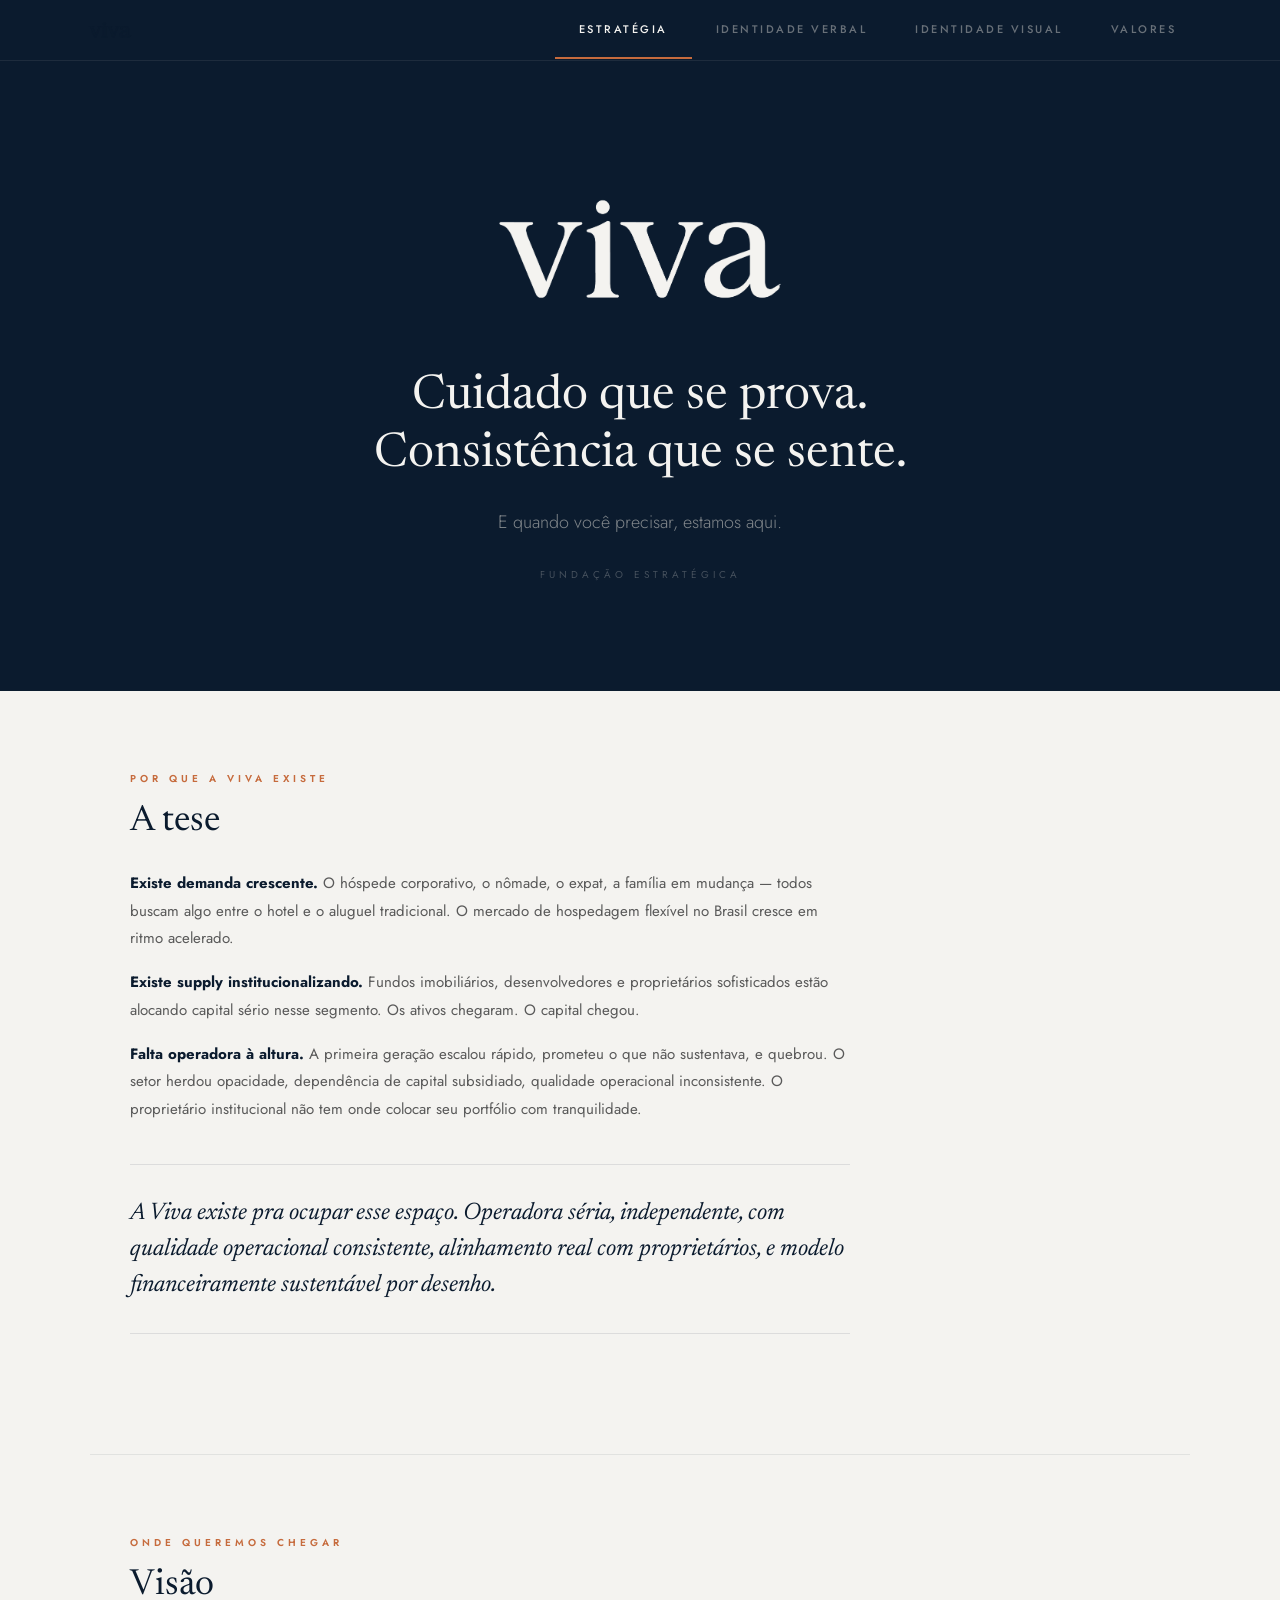
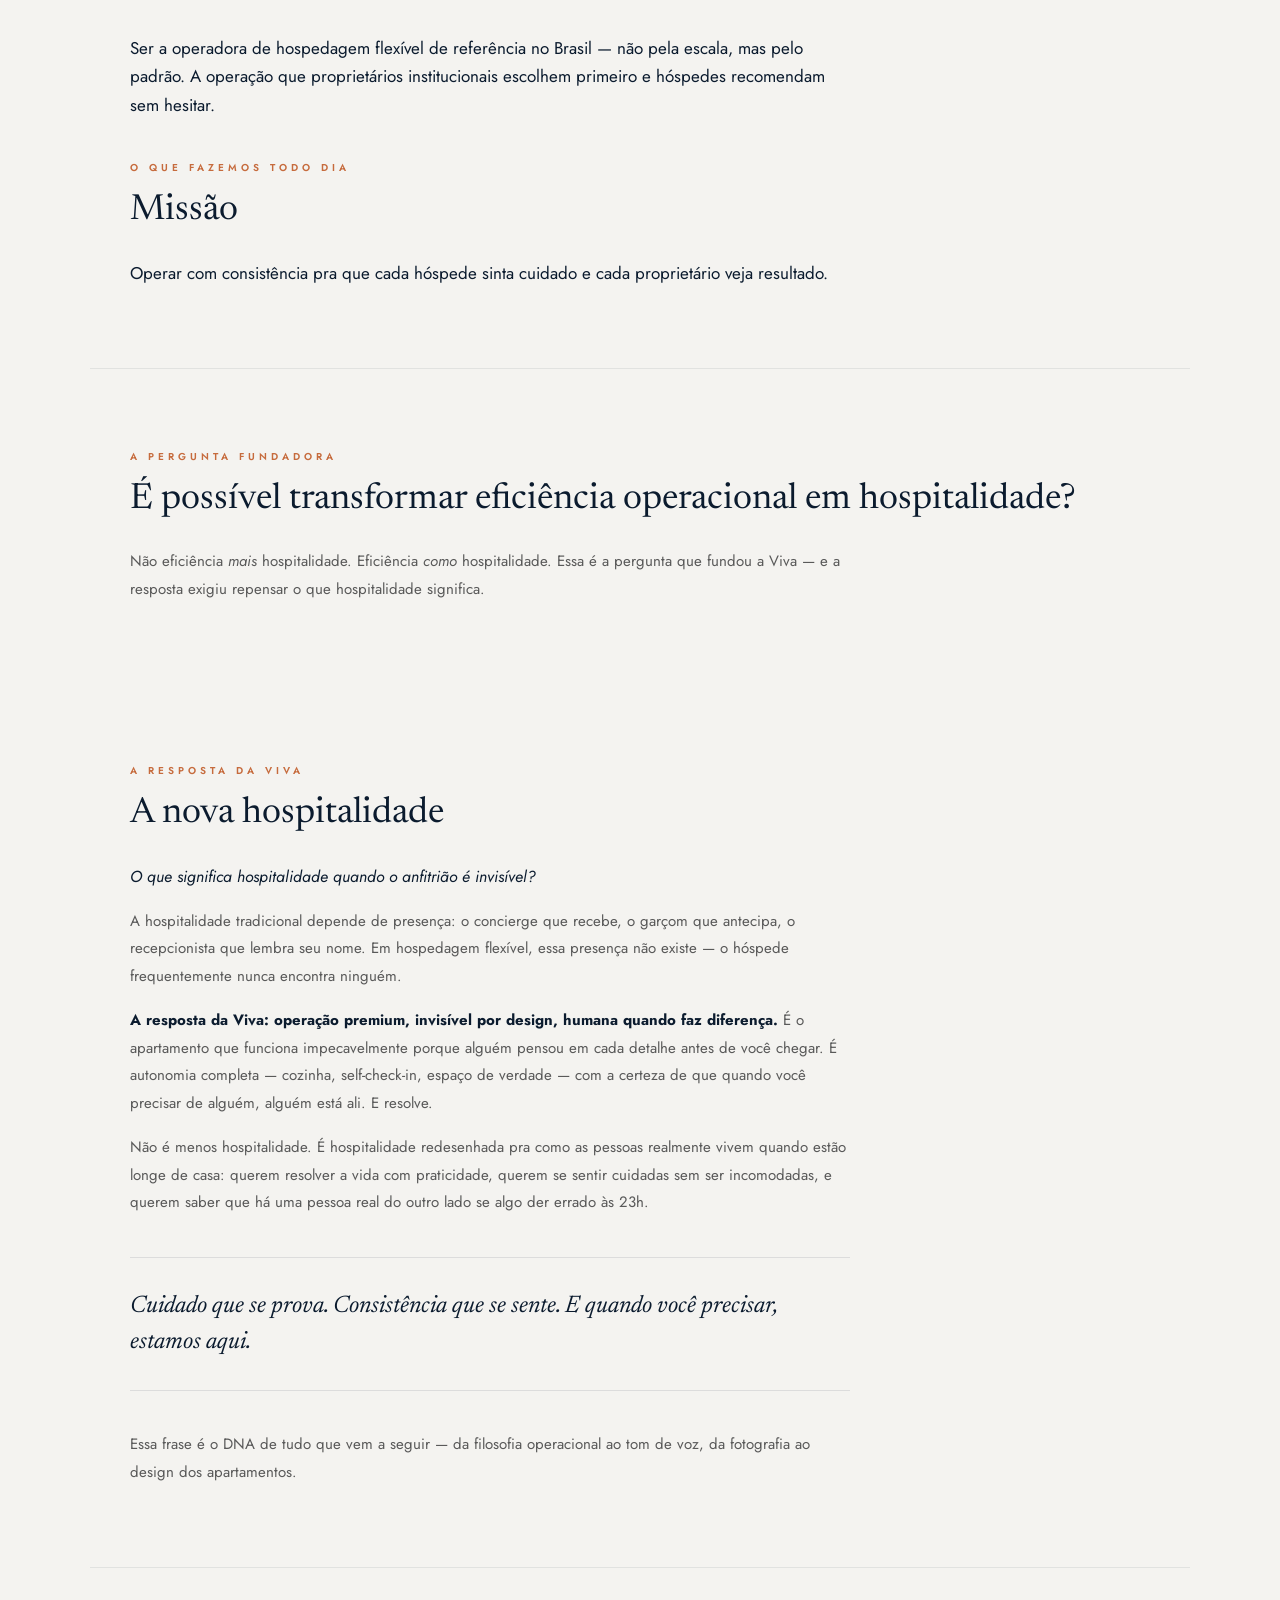
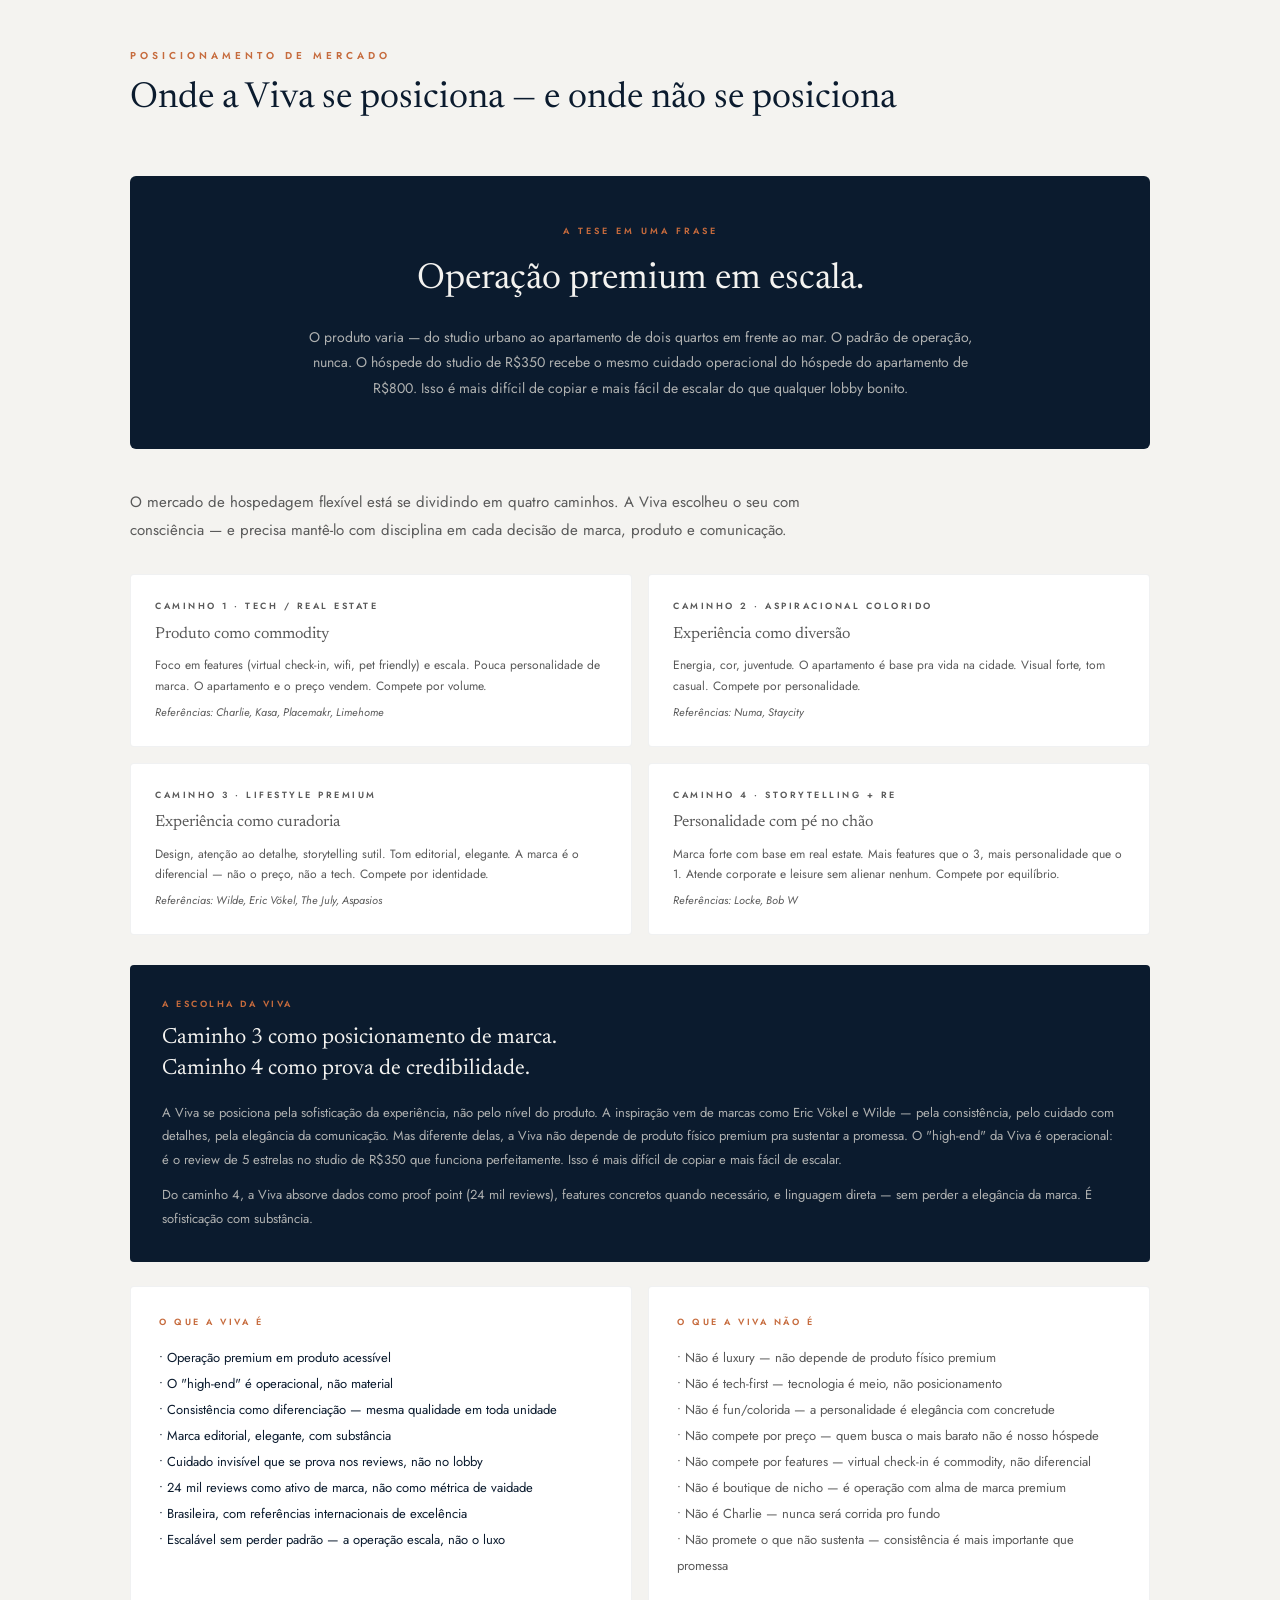
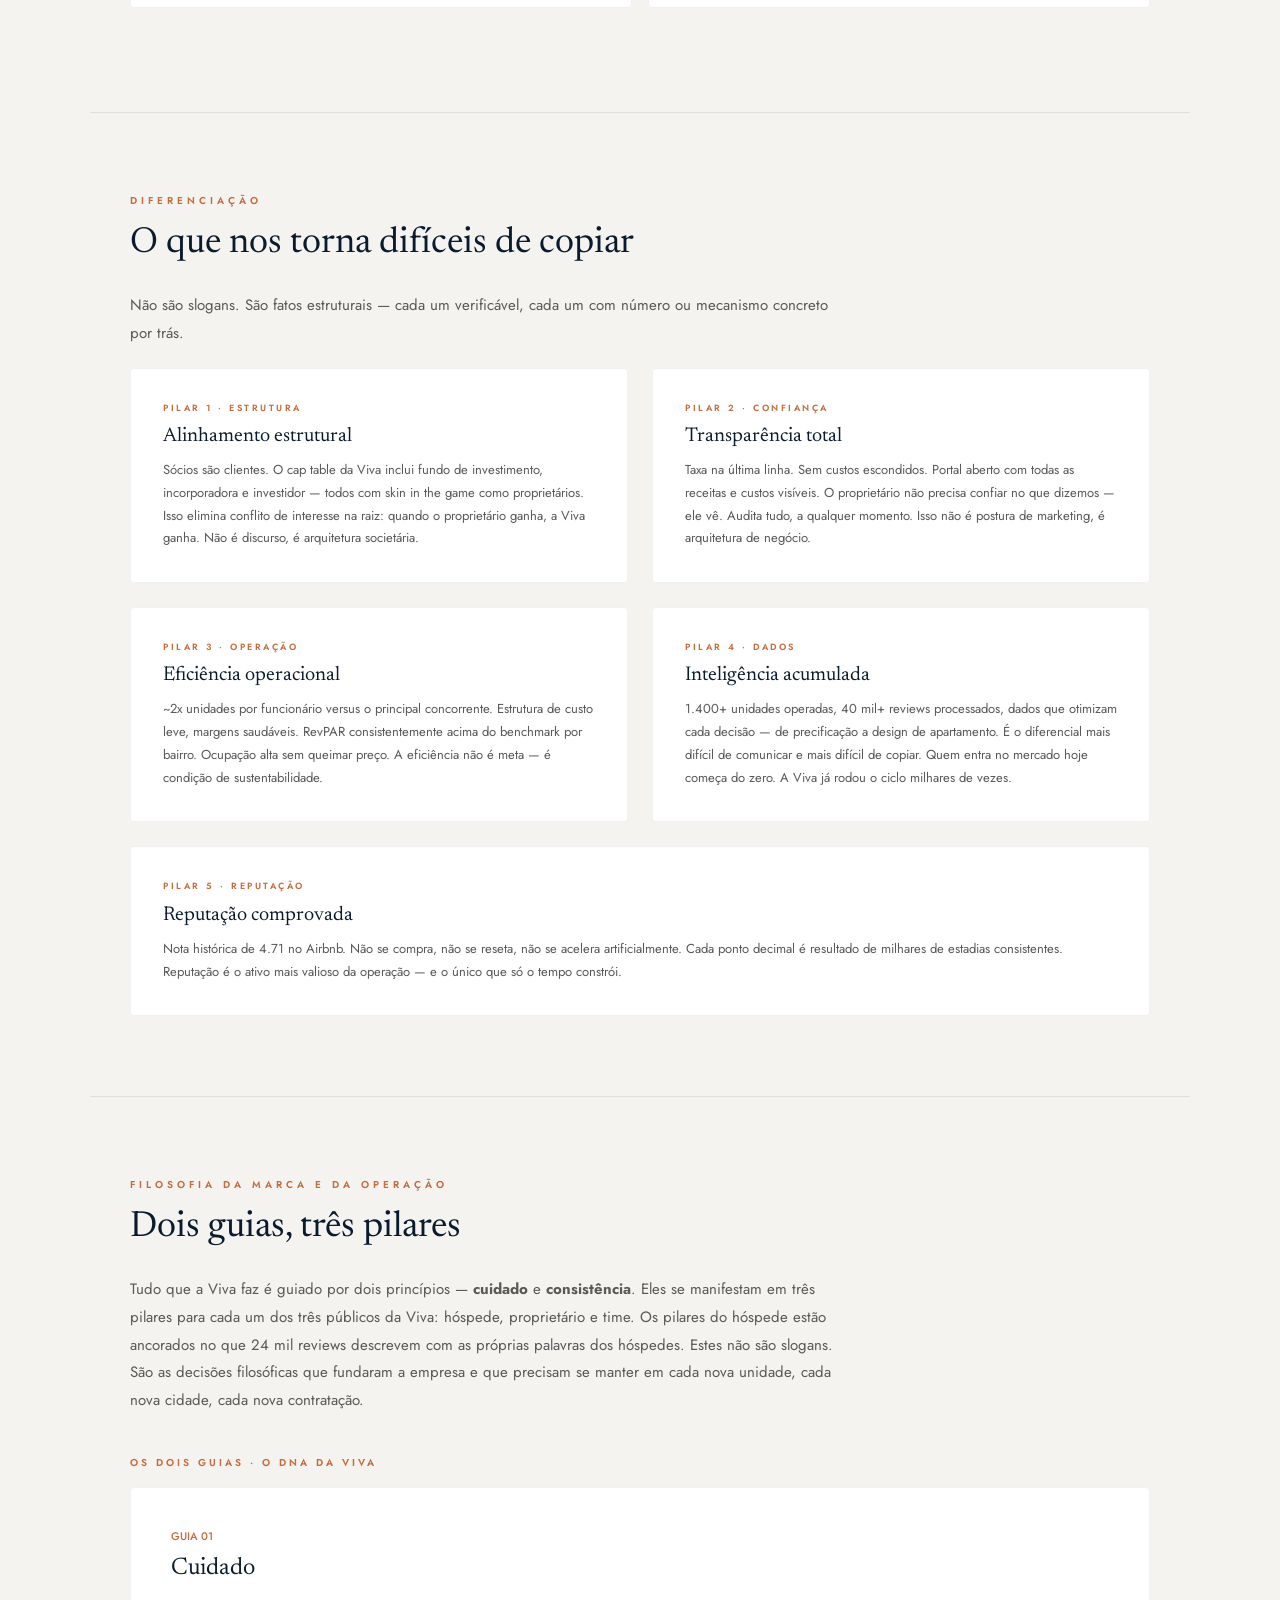
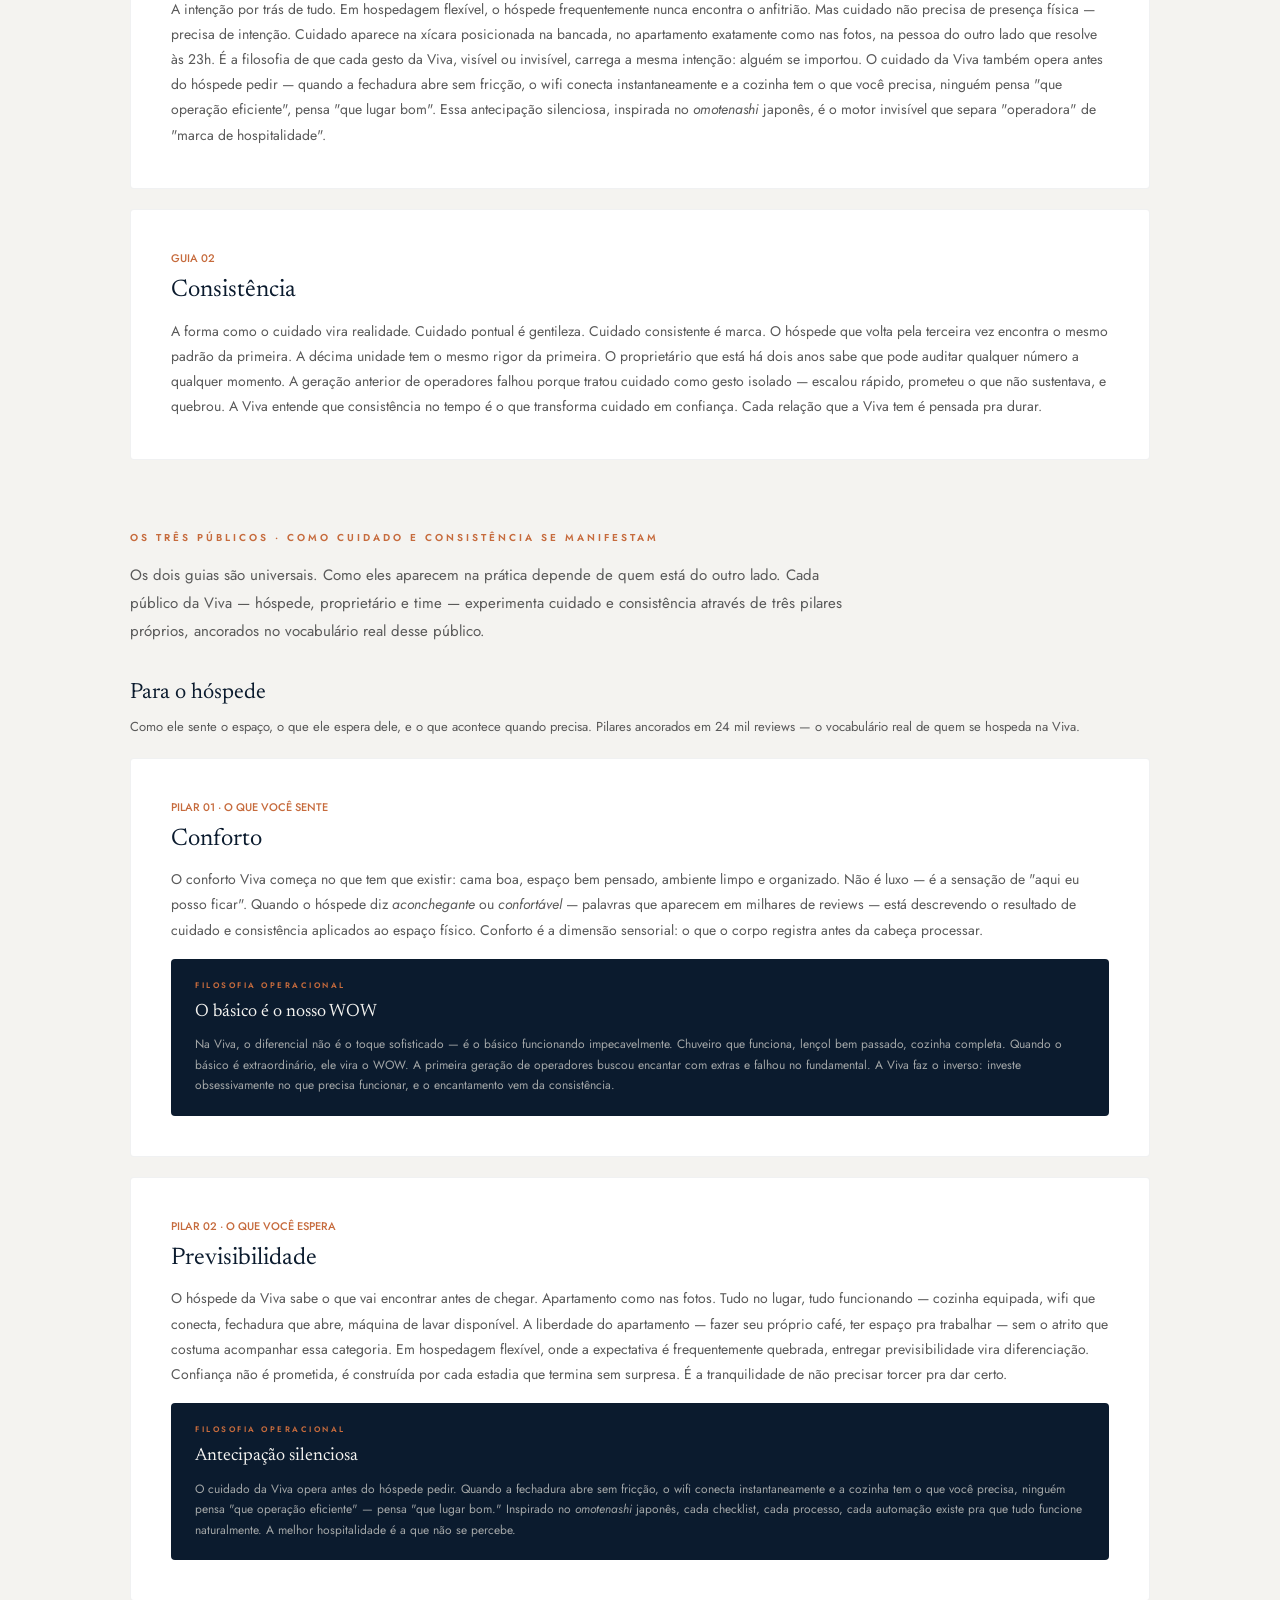
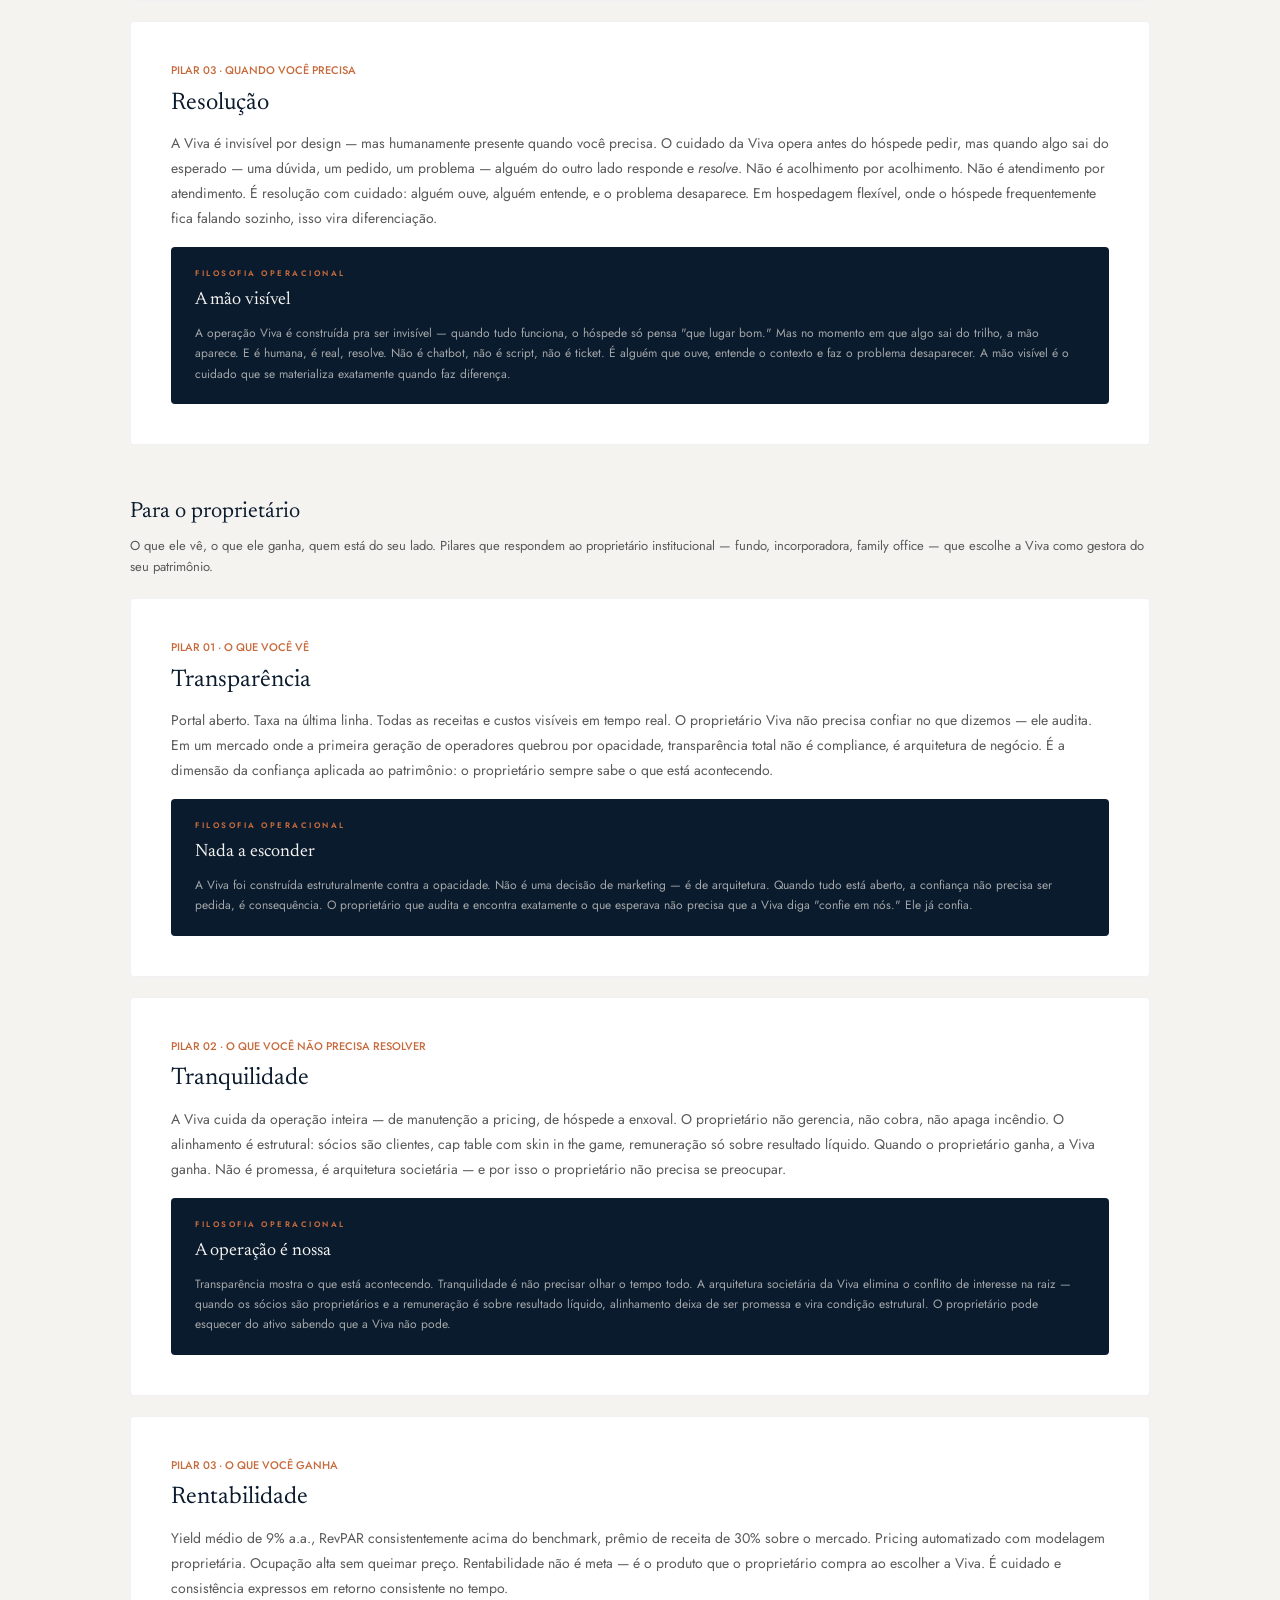
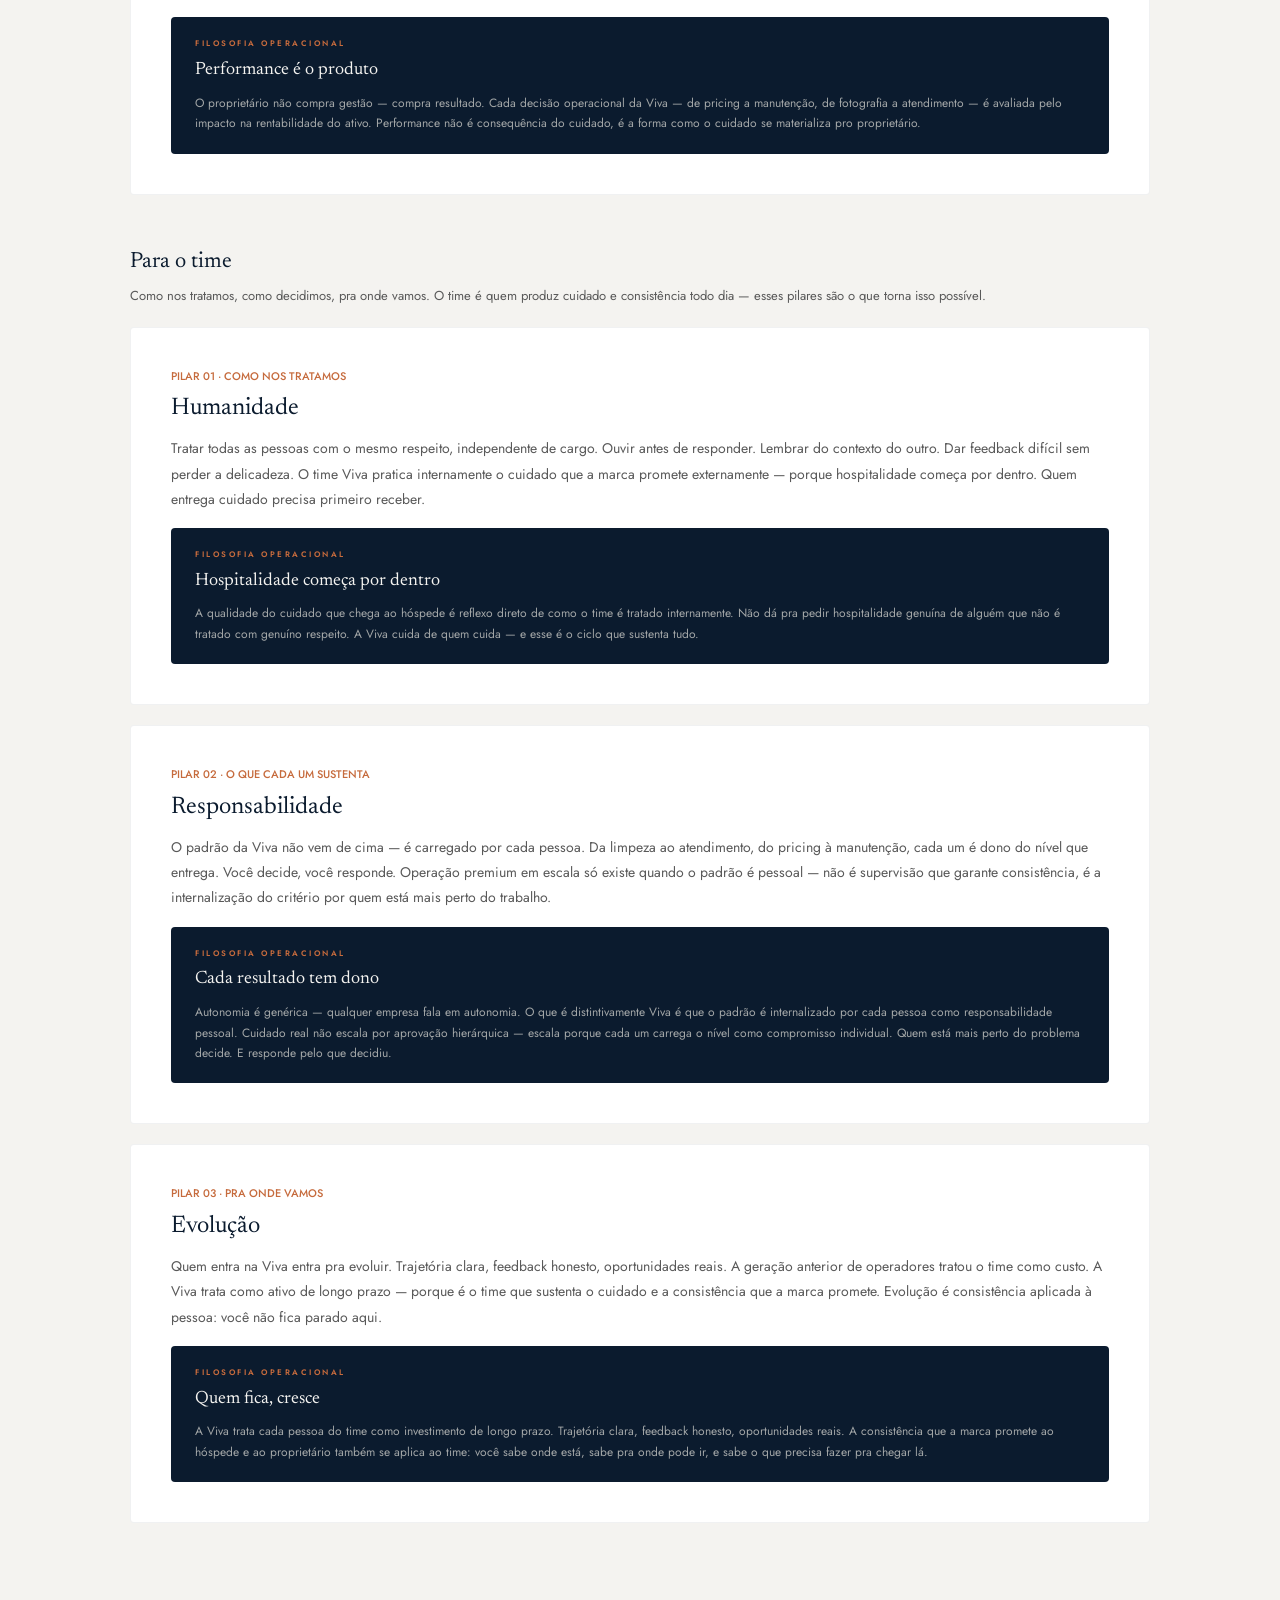
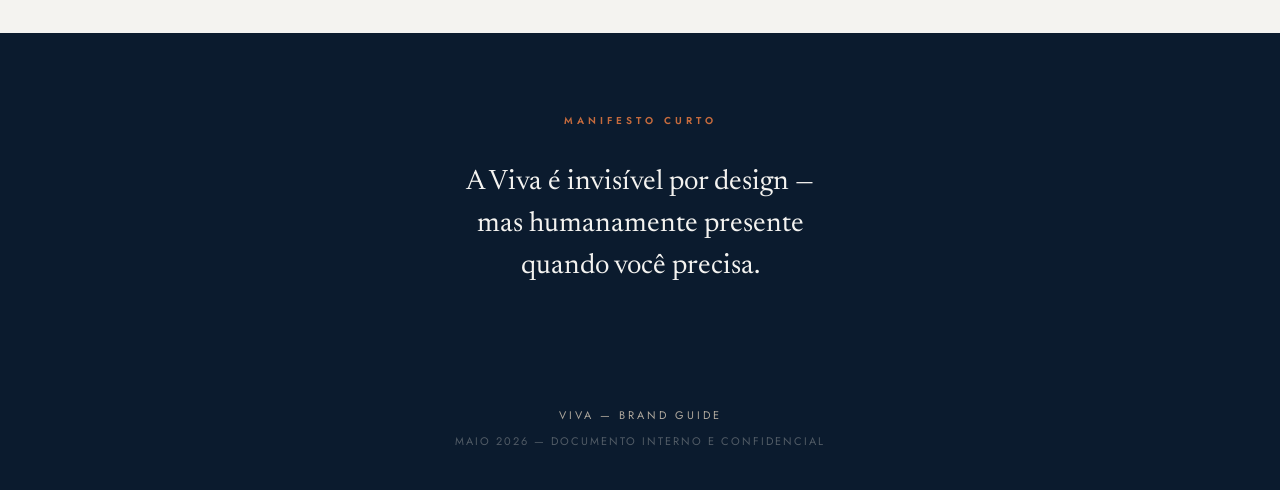
